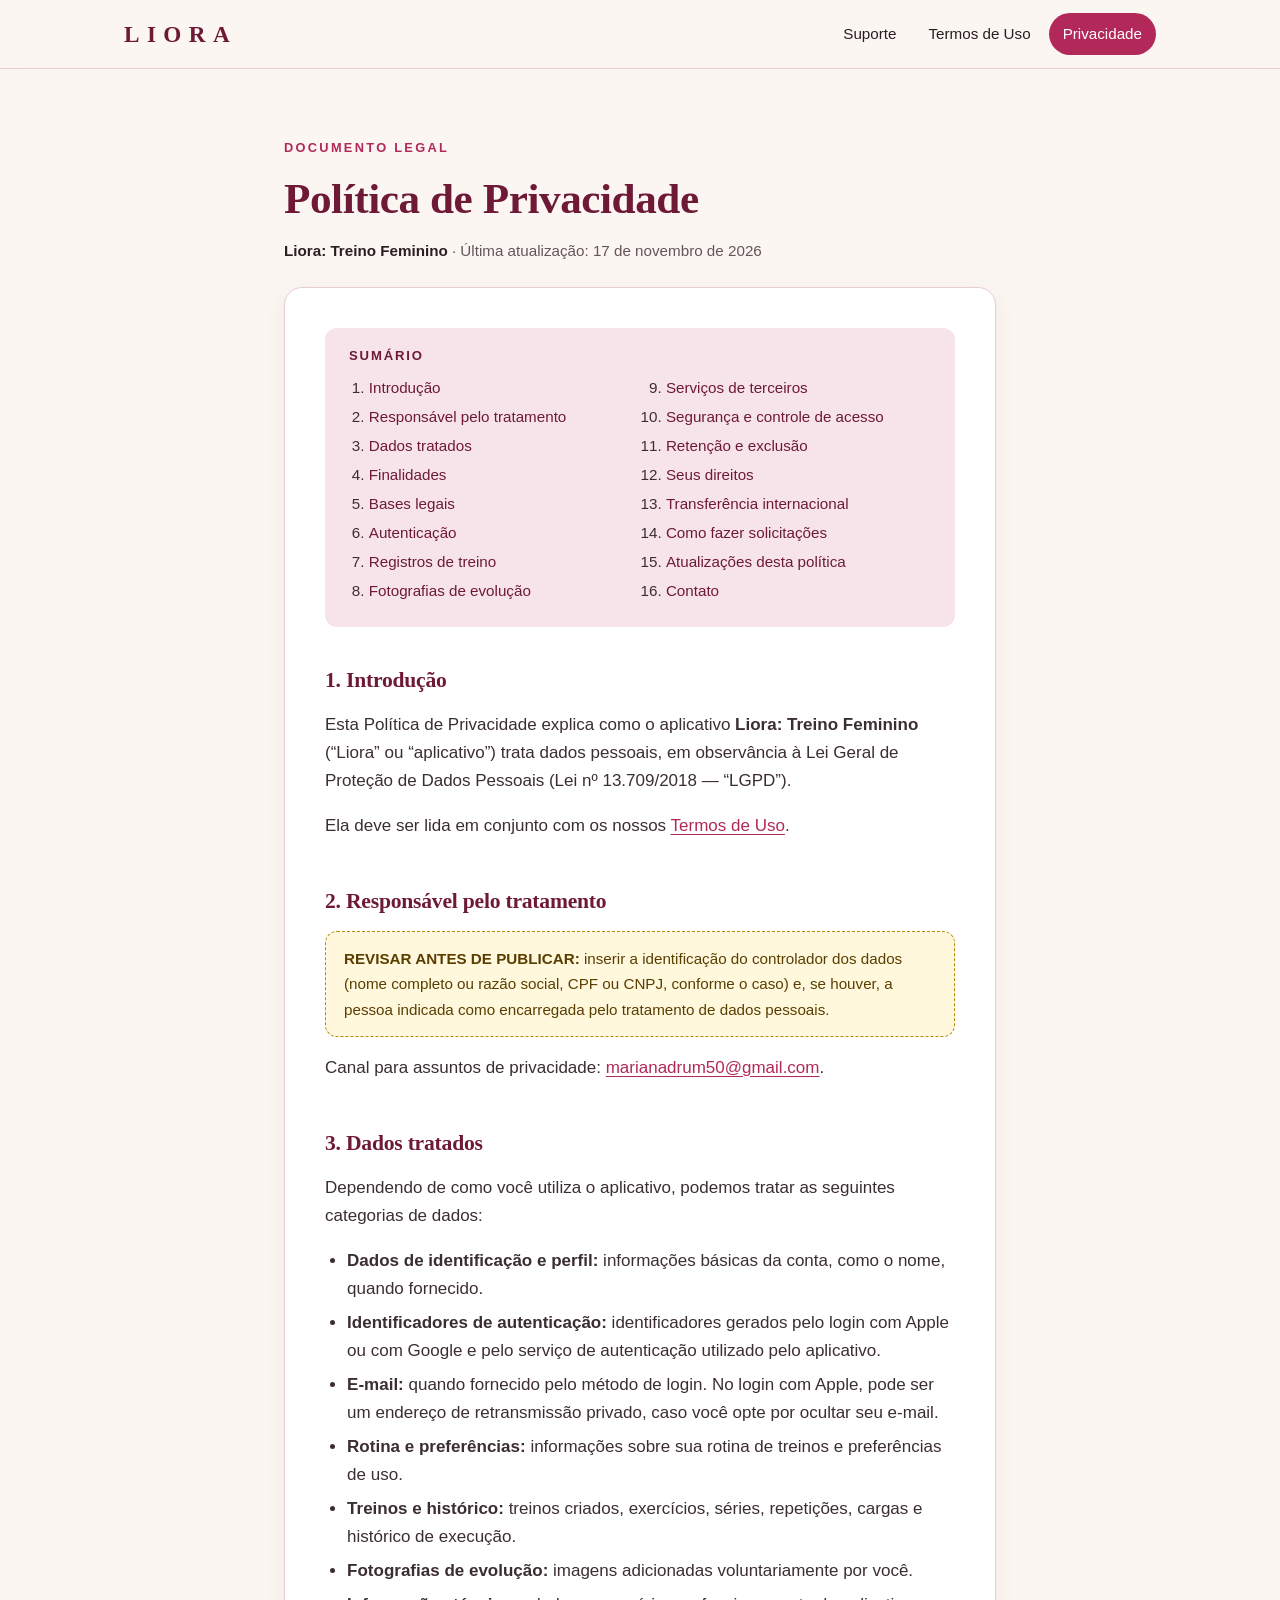
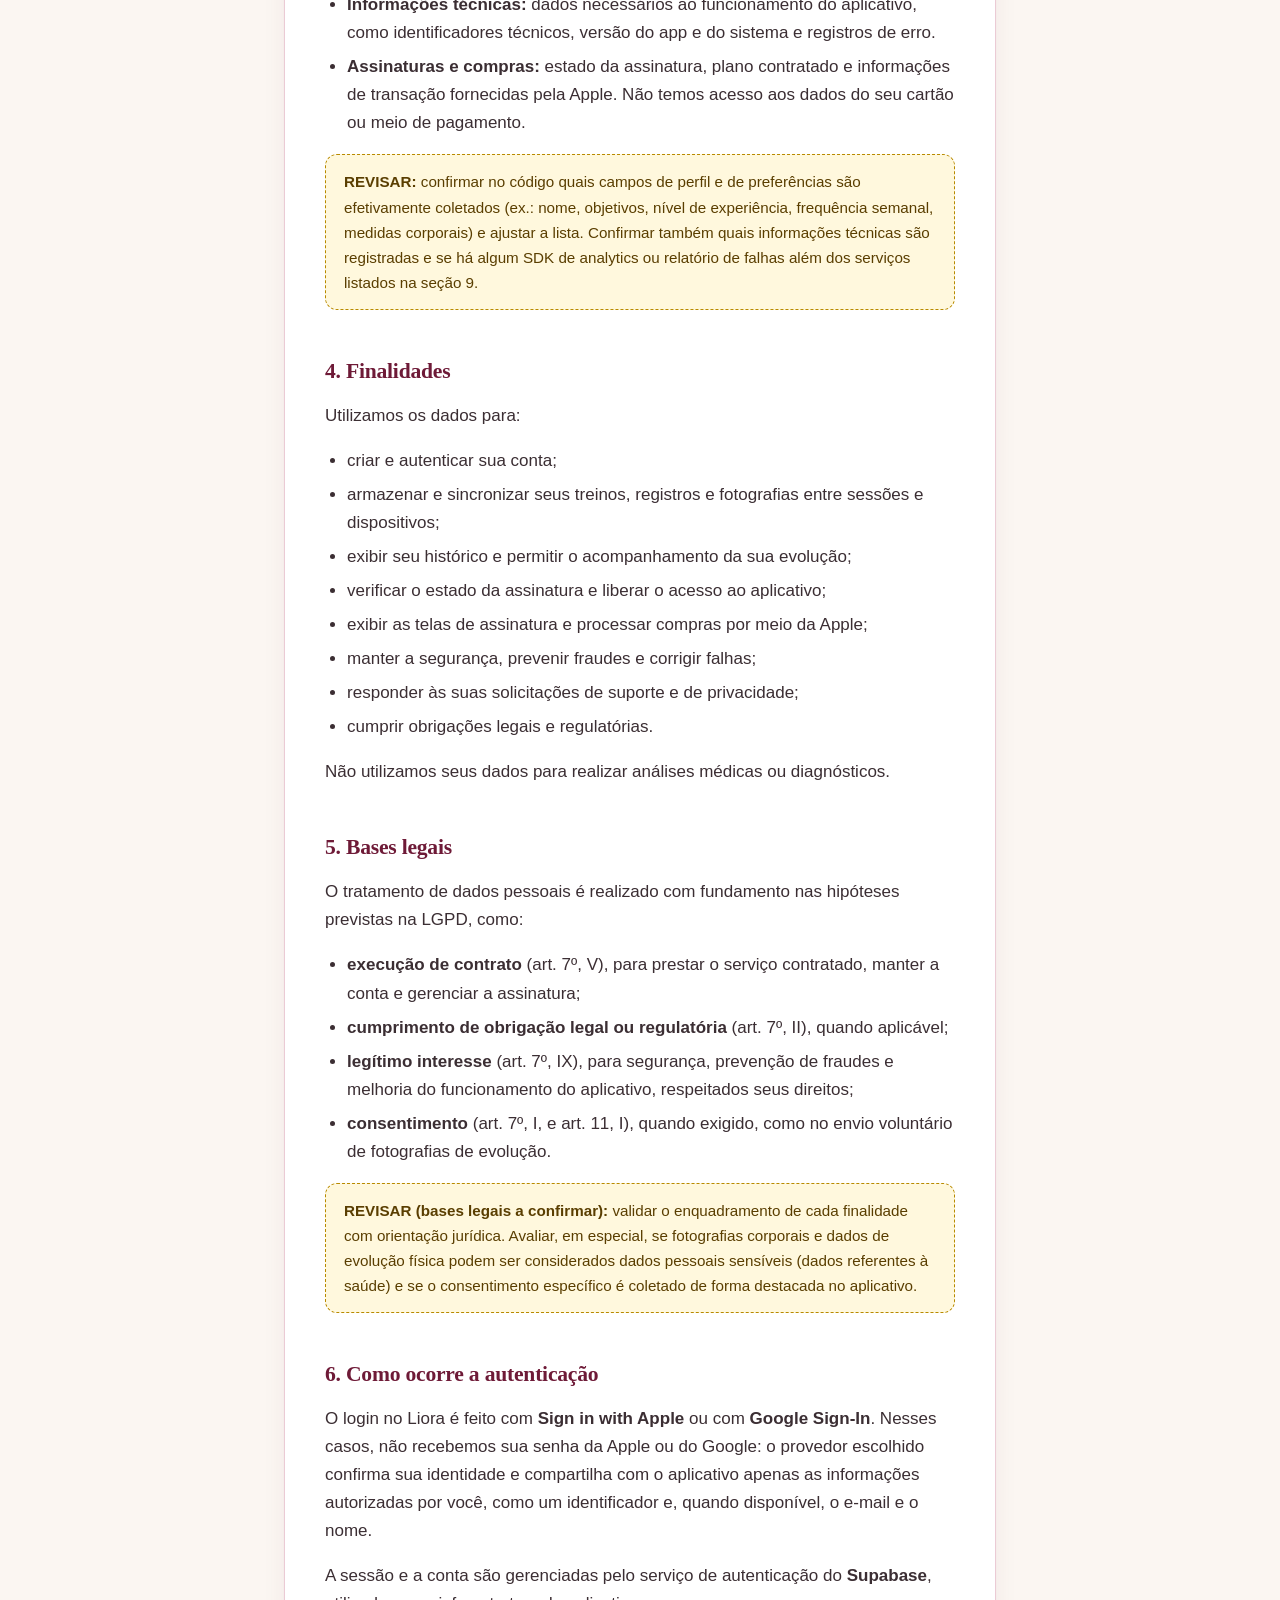
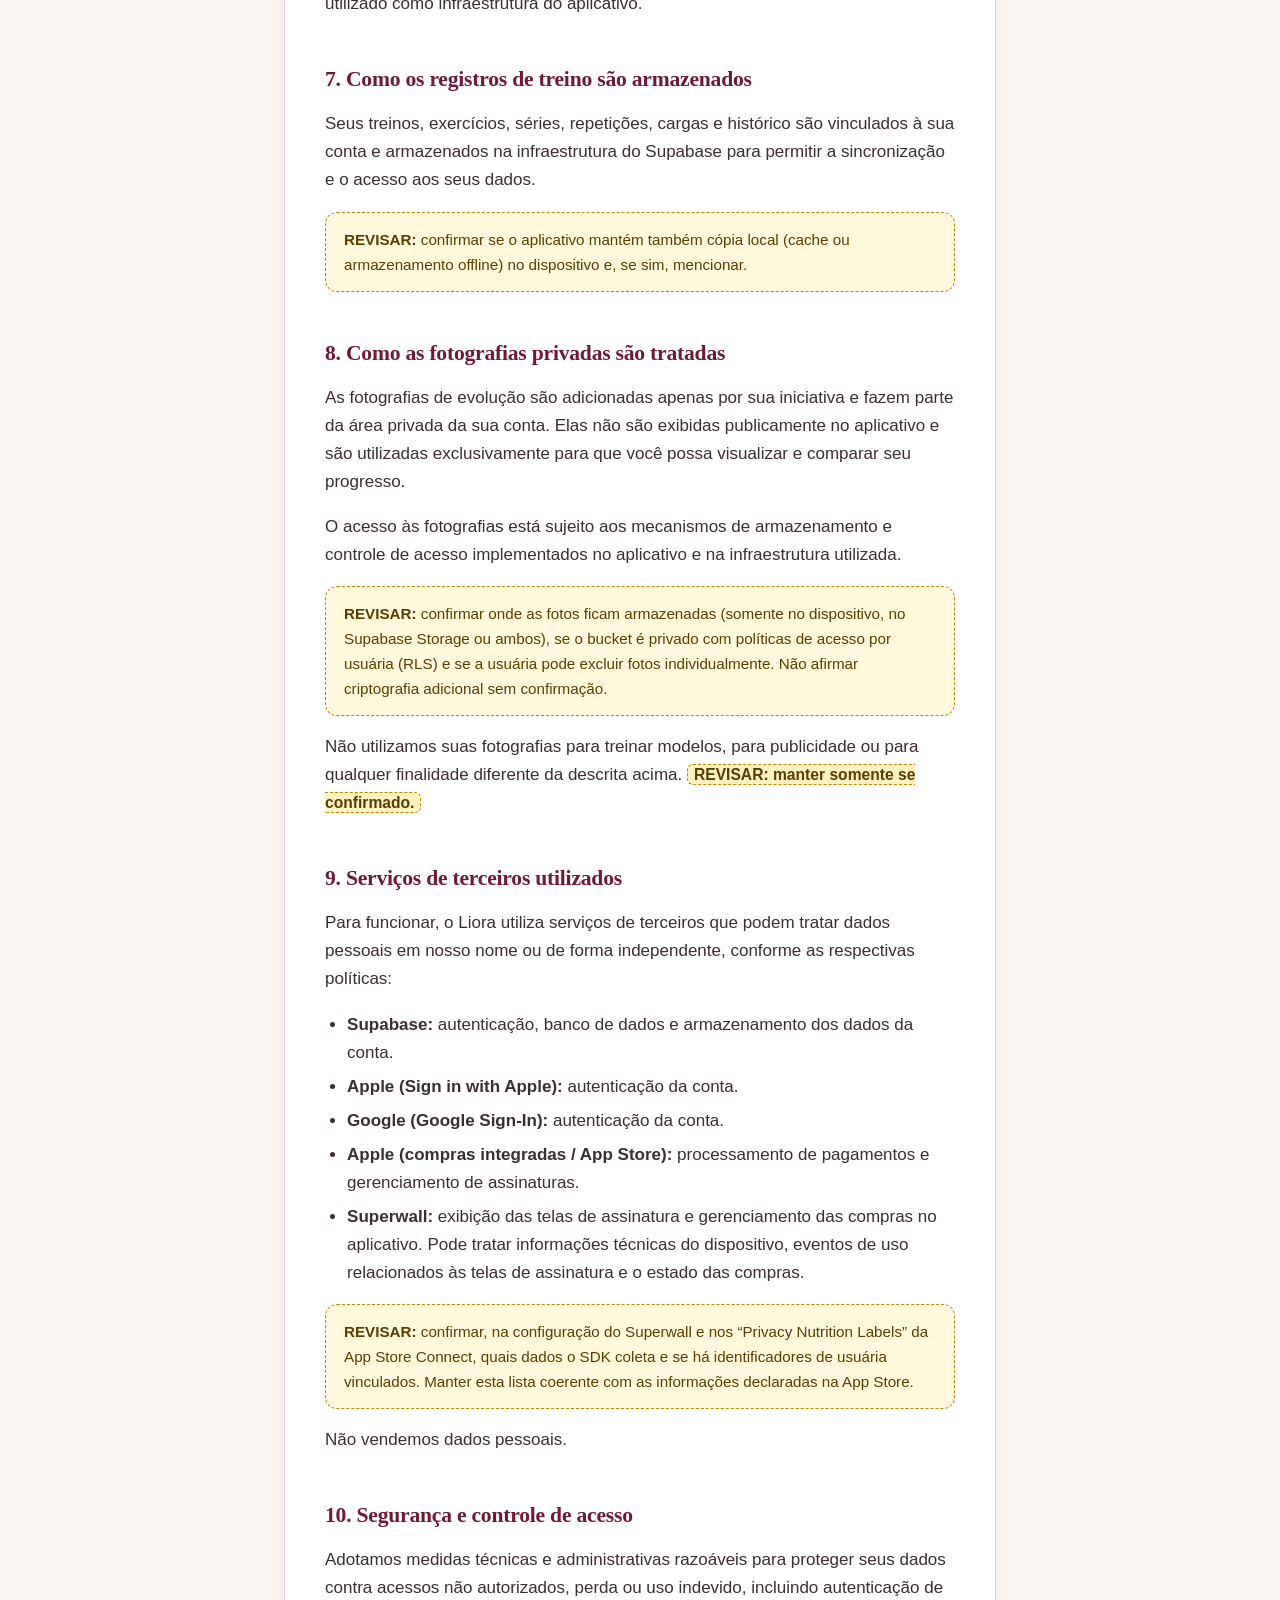
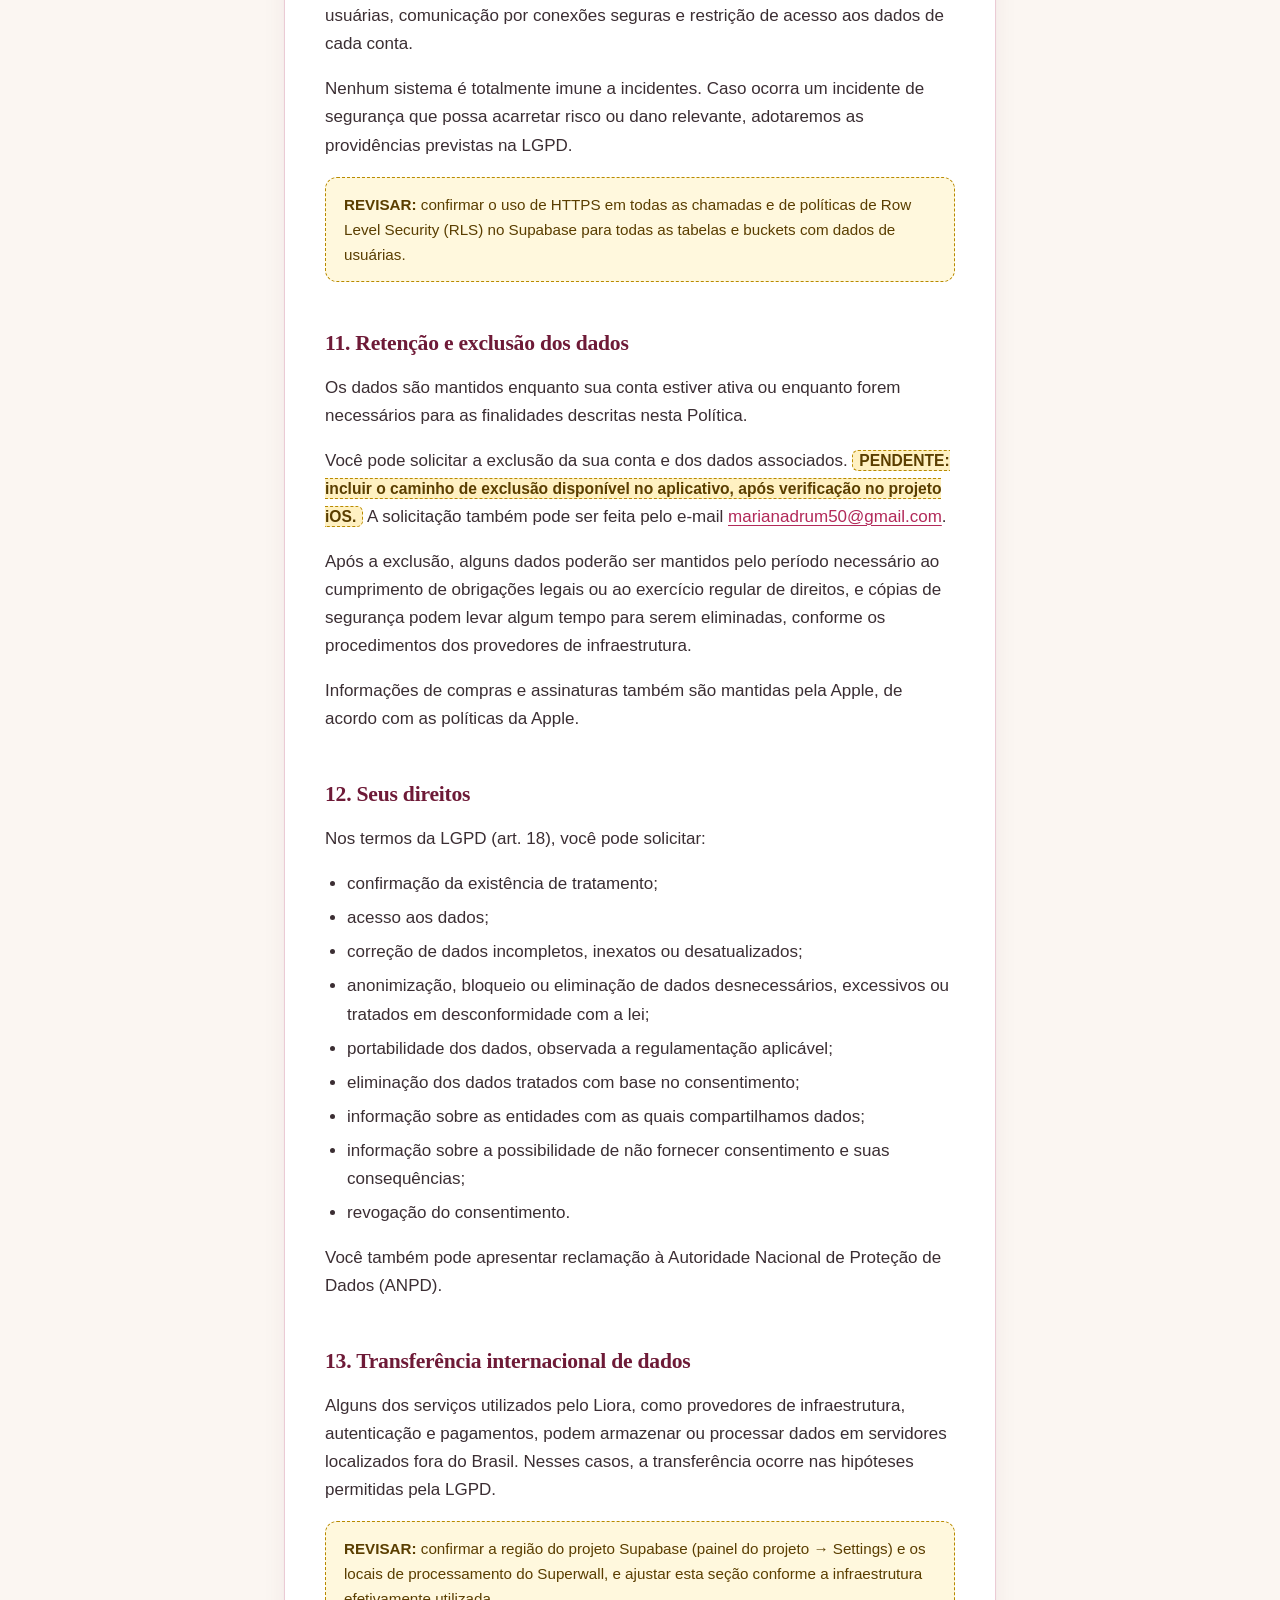
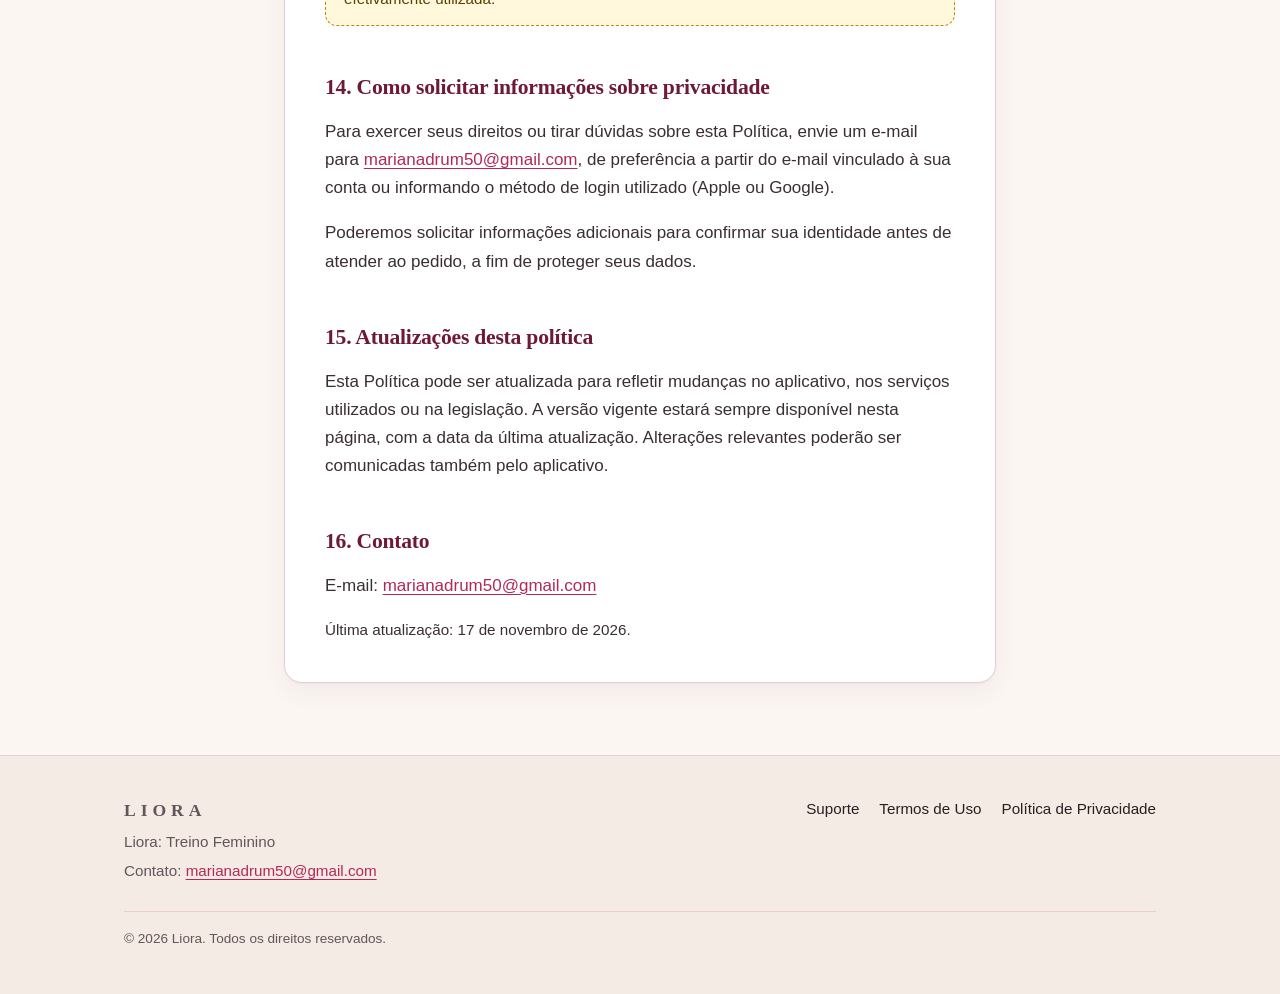
==== privacidade.html @ bd3c1670 "first commit Co-Authored-By: Claude Opus 5.5 <noreply@anthropic.com>" ====
<!DOCTYPE html>
<html lang="pt-BR">
<head>
  <meta charset="UTF-8">
  <meta name="viewport" content="width=device-width, initial-scale=1">
  <title>Política de Privacidade | Liora: Treino Feminino</title>
  <meta name="description" content="Política de Privacidade do Liora: Treino Feminino. Saiba quais dados são tratados, para quais finalidades, com quais serviços e como exercer seus direitos.">
  <meta name="theme-color" content="#FBF6F2">
  <link rel="icon" href="assets/favicon.svg" type="image/svg+xml">
  <link rel="stylesheet" href="css/style.css">
</head>
<body>
  <a class="skip-link" href="#conteudo">Pular para o conteúdo</a>

  <header class="site-header">
    <div class="container">
      <a class="brand" href="index.html" aria-label="Liora — página inicial de suporte">LIORA</a>
      <nav class="site-nav" aria-label="Navegação principal">
        <ul>
          <li><a href="index.html">Suporte</a></li>
          <li><a href="termos.html">Termos de Uso</a></li>
          <li><a href="privacidade.html" aria-current="page">Privacidade</a></li>
        </ul>
      </nav>
    </div>
  </header>

  <main id="conteudo">
    <div class="container container--text">
      <header class="doc-header">
        <p class="eyebrow">Documento legal</p>
        <h1>Política de Privacidade</h1>
        <p class="doc-meta"><strong>Liora: Treino Feminino</strong> · Última atualização: <time datetime="2026-11-17">17 de novembro de 2026</time></p>
      </header>

      <article class="doc">
        <nav class="toc" aria-labelledby="titulo-sumario">
          <h2 id="titulo-sumario">Sumário</h2>
          <ol>
            <li><a href="#introducao">Introdução</a></li>
            <li><a href="#controlador">Responsável pelo tratamento</a></li>
            <li><a href="#dados">Dados tratados</a></li>
            <li><a href="#finalidades">Finalidades</a></li>
            <li><a href="#bases-legais">Bases legais</a></li>
            <li><a href="#autenticacao">Autenticação</a></li>
            <li><a href="#treinos">Registros de treino</a></li>
            <li><a href="#fotografias">Fotografias de evolução</a></li>
            <li><a href="#terceiros">Serviços de terceiros</a></li>
            <li><a href="#seguranca">Segurança e controle de acesso</a></li>
            <li><a href="#retencao">Retenção e exclusão</a></li>
            <li><a href="#direitos">Seus direitos</a></li>
            <li><a href="#transferencia">Transferência internacional</a></li>
            <li><a href="#solicitacoes">Como fazer solicitações</a></li>
            <li><a href="#atualizacoes">Atualizações desta política</a></li>
            <li><a href="#contato">Contato</a></li>
          </ol>
        </nav>

        <h2 id="introducao">1. Introdução</h2>
        <p>Esta Política de Privacidade explica como o aplicativo <strong>Liora: Treino Feminino</strong> (“Liora” ou “aplicativo”) trata dados pessoais, em observância à Lei Geral de Proteção de Dados Pessoais (Lei nº 13.709/2018 — “LGPD”).</p>
        <p>Ela deve ser lida em conjunto com os nossos <a href="termos.html">Termos de Uso</a>.</p>

        <h2 id="controlador">2. Responsável pelo tratamento</h2>
        <div class="revisar-bloco">
          <p><strong>REVISAR ANTES DE PUBLICAR:</strong> inserir a identificação do controlador dos dados (nome completo ou razão social, CPF ou CNPJ, conforme o caso) e, se houver, a pessoa indicada como encarregada pelo tratamento de dados pessoais.</p>
        </div>
        <p>Canal para assuntos de privacidade: <a href="mailto:marianadrum50@gmail.com">marianadrum50@gmail.com</a>.</p>

        <h2 id="dados">3. Dados tratados</h2>
        <p>Dependendo de como você utiliza o aplicativo, podemos tratar as seguintes categorias de dados:</p>
        <ul>
          <li><strong>Dados de identificação e perfil:</strong> informações básicas da conta, como o nome, quando fornecido.</li>
          <li><strong>Identificadores de autenticação:</strong> identificadores gerados pelo login com Apple ou com Google e pelo serviço de autenticação utilizado pelo aplicativo.</li>
          <li><strong>E-mail:</strong> quando fornecido pelo método de login. No login com Apple, pode ser um endereço de retransmissão privado, caso você opte por ocultar seu e-mail.</li>
          <li><strong>Rotina e preferências:</strong> informações sobre sua rotina de treinos e preferências de uso.</li>
          <li><strong>Treinos e histórico:</strong> treinos criados, exercícios, séries, repetições, cargas e histórico de execução.</li>
          <li><strong>Fotografias de evolução:</strong> imagens adicionadas voluntariamente por você.</li>
          <li><strong>Informações técnicas:</strong> dados necessários ao funcionamento do aplicativo, como identificadores técnicos, versão do app e do sistema e registros de erro.</li>
          <li><strong>Assinaturas e compras:</strong> estado da assinatura, plano contratado e informações de transação fornecidas pela Apple. Não temos acesso aos dados do seu cartão ou meio de pagamento.</li>
        </ul>
        <div class="revisar-bloco">
          <p><strong>REVISAR:</strong> confirmar no código quais campos de perfil e de preferências são efetivamente coletados (ex.: nome, objetivos, nível de experiência, frequência semanal, medidas corporais) e ajustar a lista. Confirmar também quais informações técnicas são registradas e se há algum SDK de analytics ou relatório de falhas além dos serviços listados na seção 9.</p>
        </div>

        <h2 id="finalidades">4. Finalidades</h2>
        <p>Utilizamos os dados para:</p>
        <ul>
          <li>criar e autenticar sua conta;</li>
          <li>armazenar e sincronizar seus treinos, registros e fotografias entre sessões e dispositivos;</li>
          <li>exibir seu histórico e permitir o acompanhamento da sua evolução;</li>
          <li>verificar o estado da assinatura e liberar o acesso ao aplicativo;</li>
          <li>exibir as telas de assinatura e processar compras por meio da Apple;</li>
          <li>manter a segurança, prevenir fraudes e corrigir falhas;</li>
          <li>responder às suas solicitações de suporte e de privacidade;</li>
          <li>cumprir obrigações legais e regulatórias.</li>
        </ul>
        <p>Não utilizamos seus dados para realizar análises médicas ou diagnósticos.</p>

        <h2 id="bases-legais">5. Bases legais</h2>
        <p>O tratamento de dados pessoais é realizado com fundamento nas hipóteses previstas na LGPD, como:</p>
        <ul>
          <li><strong>execução de contrato</strong> (art. 7º, V), para prestar o serviço contratado, manter a conta e gerenciar a assinatura;</li>
          <li><strong>cumprimento de obrigação legal ou regulatória</strong> (art. 7º, II), quando aplicável;</li>
          <li><strong>legítimo interesse</strong> (art. 7º, IX), para segurança, prevenção de fraudes e melhoria do funcionamento do aplicativo, respeitados seus direitos;</li>
          <li><strong>consentimento</strong> (art. 7º, I, e art. 11, I), quando exigido, como no envio voluntário de fotografias de evolução.</li>
        </ul>
        <div class="revisar-bloco">
          <p><strong>REVISAR (bases legais a confirmar):</strong> validar o enquadramento de cada finalidade com orientação jurídica. Avaliar, em especial, se fotografias corporais e dados de evolução física podem ser considerados dados pessoais sensíveis (dados referentes à saúde) e se o consentimento específico é coletado de forma destacada no aplicativo.</p>
        </div>

        <h2 id="autenticacao">6. Como ocorre a autenticação</h2>
        <p>O login no Liora é feito com <strong>Sign in with Apple</strong> ou com <strong>Google Sign-In</strong>. Nesses casos, não recebemos sua senha da Apple ou do Google: o provedor escolhido confirma sua identidade e compartilha com o aplicativo apenas as informações autorizadas por você, como um identificador e, quando disponível, o e-mail e o nome.</p>
        <p>A sessão e a conta são gerenciadas pelo serviço de autenticação do <strong>Supabase</strong>, utilizado como infraestrutura do aplicativo.</p>

        <h2 id="treinos">7. Como os registros de treino são armazenados</h2>
        <p>Seus treinos, exercícios, séries, repetições, cargas e histórico são vinculados à sua conta e armazenados na infraestrutura do Supabase para permitir a sincronização e o acesso aos seus dados.</p>
        <div class="revisar-bloco">
          <p><strong>REVISAR:</strong> confirmar se o aplicativo mantém também cópia local (cache ou armazenamento offline) no dispositivo e, se sim, mencionar.</p>
        </div>

        <h2 id="fotografias">8. Como as fotografias privadas são tratadas</h2>
        <p>As fotografias de evolução são adicionadas apenas por sua iniciativa e fazem parte da área privada da sua conta. Elas não são exibidas publicamente no aplicativo e são utilizadas exclusivamente para que você possa visualizar e comparar seu progresso.</p>
        <p>O acesso às fotografias está sujeito aos mecanismos de armazenamento e controle de acesso implementados no aplicativo e na infraestrutura utilizada.</p>
        <div class="revisar-bloco">
          <p><strong>REVISAR:</strong> confirmar onde as fotos ficam armazenadas (somente no dispositivo, no Supabase Storage ou ambos), se o bucket é privado com políticas de acesso por usuária (RLS) e se a usuária pode excluir fotos individualmente. Não afirmar criptografia adicional sem confirmação.</p>
        </div>
        <p>Não utilizamos suas fotografias para treinar modelos, para publicidade ou para qualquer finalidade diferente da descrita acima. <span class="revisar">REVISAR: manter somente se confirmado.</span></p>

        <h2 id="terceiros">9. Serviços de terceiros utilizados</h2>
        <p>Para funcionar, o Liora utiliza serviços de terceiros que podem tratar dados pessoais em nosso nome ou de forma independente, conforme as respectivas políticas:</p>
        <ul>
          <li><strong>Supabase:</strong> autenticação, banco de dados e armazenamento dos dados da conta.</li>
          <li><strong>Apple (Sign in with Apple):</strong> autenticação da conta.</li>
          <li><strong>Google (Google Sign-In):</strong> autenticação da conta.</li>
          <li><strong>Apple (compras integradas / App Store):</strong> processamento de pagamentos e gerenciamento de assinaturas.</li>
          <li><strong>Superwall:</strong> exibição das telas de assinatura e gerenciamento das compras no aplicativo. Pode tratar informações técnicas do dispositivo, eventos de uso relacionados às telas de assinatura e o estado das compras.</li>
        </ul>
        <div class="revisar-bloco">
          <p><strong>REVISAR:</strong> confirmar, na configuração do Superwall e nos “Privacy Nutrition Labels” da App Store Connect, quais dados o SDK coleta e se há identificadores de usuária vinculados. Manter esta lista coerente com as informações declaradas na App Store.</p>
        </div>
        <p>Não vendemos dados pessoais.</p>

        <h2 id="seguranca">10. Segurança e controle de acesso</h2>
        <p>Adotamos medidas técnicas e administrativas razoáveis para proteger seus dados contra acessos não autorizados, perda ou uso indevido, incluindo autenticação de usuárias, comunicação por conexões seguras e restrição de acesso aos dados de cada conta.</p>
        <p>Nenhum sistema é totalmente imune a incidentes. Caso ocorra um incidente de segurança que possa acarretar risco ou dano relevante, adotaremos as providências previstas na LGPD.</p>
        <div class="revisar-bloco">
          <p><strong>REVISAR:</strong> confirmar o uso de HTTPS em todas as chamadas e de políticas de Row Level Security (RLS) no Supabase para todas as tabelas e buckets com dados de usuárias.</p>
        </div>

        <h2 id="retencao">11. Retenção e exclusão dos dados</h2>
        <p>Os dados são mantidos enquanto sua conta estiver ativa ou enquanto forem necessários para as finalidades descritas nesta Política.</p>
        <p>Você pode solicitar a exclusão da sua conta e dos dados associados. <span class="revisar">PENDENTE: incluir o caminho de exclusão disponível no aplicativo, após verificação no projeto iOS.</span> A solicitação também pode ser feita pelo e-mail <a href="mailto:marianadrum50@gmail.com">marianadrum50@gmail.com</a>.</p>
        <p>Após a exclusão, alguns dados poderão ser mantidos pelo período necessário ao cumprimento de obrigações legais ou ao exercício regular de direitos, e cópias de segurança podem levar algum tempo para serem eliminadas, conforme os procedimentos dos provedores de infraestrutura.</p>
        <p>Informações de compras e assinaturas também são mantidas pela Apple, de acordo com as políticas da Apple.</p>

        <h2 id="direitos">12. Seus direitos</h2>
        <p>Nos termos da LGPD (art. 18), você pode solicitar:</p>
        <ul>
          <li>confirmação da existência de tratamento;</li>
          <li>acesso aos dados;</li>
          <li>correção de dados incompletos, inexatos ou desatualizados;</li>
          <li>anonimização, bloqueio ou eliminação de dados desnecessários, excessivos ou tratados em desconformidade com a lei;</li>
          <li>portabilidade dos dados, observada a regulamentação aplicável;</li>
          <li>eliminação dos dados tratados com base no consentimento;</li>
          <li>informação sobre as entidades com as quais compartilhamos dados;</li>
          <li>informação sobre a possibilidade de não fornecer consentimento e suas consequências;</li>
          <li>revogação do consentimento.</li>
        </ul>
        <p>Você também pode apresentar reclamação à Autoridade Nacional de Proteção de Dados (ANPD).</p>

        <h2 id="transferencia">13. Transferência internacional de dados</h2>
        <p>Alguns dos serviços utilizados pelo Liora, como provedores de infraestrutura, autenticação e pagamentos, podem armazenar ou processar dados em servidores localizados fora do Brasil. Nesses casos, a transferência ocorre nas hipóteses permitidas pela LGPD.</p>
        <div class="revisar-bloco">
          <p><strong>REVISAR:</strong> confirmar a região do projeto Supabase (painel do projeto → Settings) e os locais de processamento do Superwall, e ajustar esta seção conforme a infraestrutura efetivamente utilizada.</p>
        </div>

        <h2 id="solicitacoes">14. Como solicitar informações sobre privacidade</h2>
        <p>Para exercer seus direitos ou tirar dúvidas sobre esta Política, envie um e-mail para <a href="mailto:marianadrum50@gmail.com?subject=Privacidade%20Liora">marianadrum50@gmail.com</a>, de preferência a partir do e-mail vinculado à sua conta ou informando o método de login utilizado (Apple ou Google).</p>
        <p>Poderemos solicitar informações adicionais para confirmar sua identidade antes de atender ao pedido, a fim de proteger seus dados.</p>

        <h2 id="atualizacoes">15. Atualizações desta política</h2>
        <p>Esta Política pode ser atualizada para refletir mudanças no aplicativo, nos serviços utilizados ou na legislação. A versão vigente estará sempre disponível nesta página, com a data da última atualização. Alterações relevantes poderão ser comunicadas também pelo aplicativo.</p>

        <h2 id="contato">16. Contato</h2>
        <p>E-mail: <a href="mailto:marianadrum50@gmail.com">marianadrum50@gmail.com</a></p>
        <p class="doc-meta">Última atualização: <time datetime="2026-11-17">17 de novembro de 2026</time>.</p>
      </article>
    </div>
  </main>

  <footer class="site-footer">
    <div class="container">
      <div>
        <p class="footer-brand">LIORA</p>
        <p>Liora: Treino Feminino</p>
        <p>Contato: <a href="mailto:marianadrum50@gmail.com">marianadrum50@gmail.com</a></p>
      </div>
      <nav class="footer-nav" aria-label="Links do rodapé">
        <ul>
          <li><a href="index.html">Suporte</a></li>
          <li><a href="termos.html">Termos de Uso</a></li>
          <li><a href="privacidade.html">Política de Privacidade</a></li>
        </ul>
      </nav>
      <p class="footer-copy">© 2026 Liora. Todos os direitos reservados.</p>
    </div>
  </footer>
</body>
</html>
---- css/style.css ----
/* ==========================================================================
   Liora — site de suporte e documentos legais
   Direção visual: Soft Premium Fitness
   ========================================================================== */

:root {
  --cream: #FBF6F2;
  --cream-deep: #F4EBE4;
  --surface: #FFFFFF;
  --pink-soft: #F7E4EA;
  --pink-line: #EBCBD5;
  --rose: #B22959;
  --rose-hover: #961F4A;
  --wine: #6E1A37;
  --text: #2A1E22;
  --text-muted: #65545A;
  --focus: #6E1A37;

  --serif: "Iowan Old Style", "Palatino Linotype", Palatino, Georgia, "Times New Roman", serif;
  --sans: -apple-system, BlinkMacSystemFont, "SF Pro Text", "Segoe UI", Roboto, "Helvetica Neue", Arial, sans-serif;

  --radius: 18px;
  --radius-sm: 12px;
  --shadow: 0 1px 2px rgba(110, 26, 55, 0.04), 0 8px 24px rgba(110, 26, 55, 0.06);
  --max: 1080px;
  --max-text: 760px;
}

*,
*::before,
*::after {
  box-sizing: border-box;
}

html {
  -webkit-text-size-adjust: 100%;
  text-size-adjust: 100%;
}

body {
  margin: 0;
  background: var(--cream);
  color: var(--text);
  font-family: var(--sans);
  font-size: 1.0625rem;
  line-height: 1.65;
  -webkit-font-smoothing: antialiased;
}

img,
svg {
  max-width: 100%;
  display: block;
}

a {
  color: var(--rose);
  text-decoration-thickness: 1px;
  text-underline-offset: 3px;
}

a:hover {
  color: var(--rose-hover);
}

:focus-visible {
  outline: 3px solid var(--focus);
  outline-offset: 3px;
  border-radius: 6px;
}

h1,
h2,
h3 {
  font-family: var(--serif);
  color: var(--wine);
  font-weight: 600;
  line-height: 1.25;
  letter-spacing: -0.01em;
}

/* Link de pular para o conteúdo -------------------------------------------- */
.skip-link {
  position: absolute;
  left: 16px;
  top: -60px;
  background: var(--wine);
  color: #fff;
  padding: 10px 16px;
  border-radius: 10px;
  z-index: 10;
  text-decoration: none;
}

.skip-link:focus {
  top: 12px;
  color: #fff;
}

/* Layout ------------------------------------------------------------------- */
.container {
  width: 100%;
  max-width: var(--max);
  margin: 0 auto;
  padding: 0 24px;
}

.container--text {
  max-width: var(--max-text);
}

/* Cabeçalho ---------------------------------------------------------------- */
.site-header {
  background: rgba(251, 246, 242, 0.94);
  border-bottom: 1px solid var(--pink-line);
  position: sticky;
  top: 0;
  z-index: 5;
}

@supports (backdrop-filter: blur(8px)) {
  .site-header {
    background: rgba(251, 246, 242, 0.82);
    backdrop-filter: saturate(140%) blur(10px);
    -webkit-backdrop-filter: saturate(140%) blur(10px);
  }
}

.site-header .container {
  display: flex;
  align-items: center;
  justify-content: space-between;
  gap: 16px;
  min-height: 68px;
  flex-wrap: wrap;
}

.brand {
  font-family: var(--serif);
  font-size: 1.45rem;
  letter-spacing: 0.32em;
  color: var(--wine);
  text-decoration: none;
  font-weight: 600;
  padding: 6px 0;
}

.brand:hover {
  color: var(--rose);
}

.site-nav ul {
  list-style: none;
  margin: 0;
  padding: 0;
  display: flex;
  gap: 4px;
  flex-wrap: wrap;
}

.site-nav a {
  display: inline-block;
  padding: 8px 14px;
  border-radius: 999px;
  color: var(--text);
  text-decoration: none;
  font-size: 0.95rem;
  font-weight: 500;
}

.site-nav a:hover {
  background: var(--pink-soft);
  color: var(--wine);
}

.site-nav a[aria-current="page"] {
  background: var(--rose);
  color: #fff;
}

/* Hero --------------------------------------------------------------------- */
.hero {
  padding: 72px 0 40px;
  text-align: center;
}

.eyebrow {
  display: inline-block;
  font-size: 0.8rem;
  letter-spacing: 0.18em;
  text-transform: uppercase;
  color: var(--rose);
  font-weight: 600;
  margin: 0 0 14px;
}

.hero h1 {
  font-size: clamp(2.1rem, 5vw, 3.1rem);
  margin: 0 0 16px;
}

.hero .lead {
  font-size: 1.15rem;
  color: var(--text-muted);
  max-width: 560px;
  margin: 0 auto;
}

.divider {
  width: 56px;
  height: 2px;
  background: var(--rose);
  border: 0;
  margin: 28px auto 0;
  border-radius: 2px;
}

/* Cartão de contato ---------------------------------------------------------- */
.contact-card {
  background: var(--surface);
  border: 1px solid var(--pink-line);
  border-radius: var(--radius);
  box-shadow: var(--shadow);
  padding: 32px;
  display: grid;
  grid-template-columns: 1fr auto;
  gap: 24px;
  align-items: center;
  margin: 24px 0 64px;
}

.contact-card h2 {
  margin: 0 0 6px;
  font-size: 1.5rem;
}

.contact-card p {
  margin: 0;
  color: var(--text-muted);
}

.contact-email {
  display: inline-block;
  margin-top: 10px;
  font-weight: 600;
  font-size: 1.05rem;
  word-break: break-all;
}

.button {
  display: inline-flex;
  align-items: center;
  justify-content: center;
  gap: 10px;
  background: var(--rose);
  color: #fff;
  text-decoration: none;
  font-weight: 600;
  padding: 14px 26px;
  border-radius: 999px;
  white-space: nowrap;
  transition: background-color 0.2s ease;
}

.button:hover {
  background: var(--rose-hover);
  color: #fff;
}

.button svg {
  width: 18px;
  height: 18px;
}

/* FAQ ---------------------------------------------------------------------- */
.section {
  padding-bottom: 72px;
}

.section-title {
  font-size: 1.85rem;
  margin: 0 0 8px;
}

.section-intro {
  color: var(--text-muted);
  margin: 0 0 28px;
}

.faq {
  display: grid;
  gap: 12px;
}

.faq details {
  background: var(--surface);
  border: 1px solid var(--pink-line);
  border-radius: var(--radius-sm);
  overflow: hidden;
}

.faq details[open] {
  border-color: var(--rose);
  box-shadow: var(--shadow);
}

.faq summary {
  cursor: pointer;
  list-style: none;
  padding: 18px 56px 18px 22px;
  position: relative;
  font-weight: 600;
  color: var(--text);
}

.faq summary::-webkit-details-marker {
  display: none;
}

.faq summary::after {
  content: "";
  position: absolute;
  right: 22px;
  top: 50%;
  width: 10px;
  height: 10px;
  border-right: 2px solid var(--rose);
  border-bottom: 2px solid var(--rose);
  transform: translateY(-70%) rotate(45deg);
  transition: transform 0.2s ease;
}

.faq details[open] summary::after {
  transform: translateY(-30%) rotate(-135deg);
}

.faq summary:hover {
  background: var(--pink-soft);
}

.faq summary:focus-visible {
  outline-offset: -3px;
  border-radius: var(--radius-sm);
}

.faq .answer {
  padding: 0 22px 20px;
  color: var(--text-muted);
}

.faq .answer p {
  margin: 0 0 10px;
}

.faq .answer p:last-child {
  margin-bottom: 0;
}

.faq .answer ol,
.faq .answer ul {
  margin: 0 0 10px;
  padding-left: 1.3em;
}

.path {
  font-weight: 600;
  color: var(--text);
}

/* Documentos legais ---------------------------------------------------------- */
.doc-header {
  padding: 64px 0 24px;
}

.doc-header h1 {
  font-size: clamp(2rem, 4.5vw, 2.7rem);
  margin: 0 0 12px;
}

.doc-meta {
  color: var(--text-muted);
  margin: 0;
  font-size: 0.95rem;
}

.doc-meta strong {
  color: var(--text);
}

.doc {
  background: var(--surface);
  border: 1px solid var(--pink-line);
  border-radius: var(--radius);
  padding: 40px;
  margin-bottom: 72px;
  box-shadow: var(--shadow);
}

.doc h2 {
  font-size: 1.35rem;
  margin: 40px 0 12px;
  padding-top: 8px;
  scroll-margin-top: 90px;
}

.doc h2:first-of-type {
  margin-top: 8px;
}

.doc h3 {
  font-size: 1.08rem;
  font-family: var(--sans);
  color: var(--text);
  margin: 22px 0 8px;
}

.doc p,
.doc li {
  color: #3B2E33;
}

.doc ul,
.doc ol {
  padding-left: 1.3em;
}

.doc li {
  margin-bottom: 6px;
}

.toc {
  background: var(--pink-soft);
  border-radius: var(--radius-sm);
  padding: 20px 24px;
  margin: 0 0 32px;
}

.toc h2 {
  font-family: var(--sans);
  font-size: 0.82rem;
  letter-spacing: 0.14em;
  text-transform: uppercase;
  color: var(--wine);
  margin: 0 0 10px !important;
  padding: 0;
}

.toc ol {
  margin: 0;
  columns: 2;
  column-gap: 32px;
  font-size: 0.95rem;
}

.toc li {
  margin-bottom: 4px;
  break-inside: avoid;
}

.toc a {
  color: var(--wine);
  text-decoration: none;
}

.toc a:hover {
  text-decoration: underline;
}

.notice {
  border-left: 3px solid var(--rose);
  background: var(--cream);
  padding: 14px 18px;
  border-radius: 0 var(--radius-sm) var(--radius-sm) 0;
  margin: 16px 0;
}

.notice p {
  margin: 0;
}

/* Marcadores de revisão (remover antes de publicar) --------------------------- */
.revisar {
  background: #FFF1C2;
  color: #5A3E00;
  border: 1px dashed #B88A00;
  border-radius: 6px;
  padding: 1px 6px;
  font-size: 0.92em;
  font-weight: 600;
}

.revisar-bloco {
  background: #FFF8DD;
  border: 1px dashed #B88A00;
  color: #5A3E00;
  border-radius: var(--radius-sm);
  padding: 14px 18px;
  margin: 16px 0;
  font-size: 0.95rem;
}

.revisar-bloco p {
  margin: 0;
  color: #5A3E00;
}

/* Rodapé ------------------------------------------------------------------- */
.site-footer {
  border-top: 1px solid var(--pink-line);
  background: var(--cream-deep);
  padding: 40px 0;
  font-size: 0.95rem;
}

.site-footer .container {
  display: flex;
  justify-content: space-between;
  align-items: flex-start;
  gap: 24px;
  flex-wrap: wrap;
}

.footer-brand {
  font-family: var(--serif);
  letter-spacing: 0.28em;
  color: var(--wine);
  font-weight: 600;
  font-size: 1.1rem;
  margin: 0 0 6px;
}

.site-footer p {
  margin: 0 0 4px;
  color: var(--text-muted);
}

.footer-nav ul {
  list-style: none;
  margin: 0;
  padding: 0;
  display: flex;
  gap: 8px 20px;
  flex-wrap: wrap;
}

.footer-nav a {
  color: var(--text);
  text-decoration: none;
  font-weight: 500;
}

.footer-nav a:hover {
  color: var(--rose);
  text-decoration: underline;
}

.footer-copy {
  width: 100%;
  font-size: 0.85rem;
  padding-top: 16px;
  border-top: 1px solid var(--pink-line);
}

/* Responsivo --------------------------------------------------------------- */
@media (max-width: 720px) {
  body {
    font-size: 1rem;
  }

  .container {
    padding: 0 18px;
  }

  .site-header {
    position: static;
  }

  .site-header .container {
    flex-direction: column;
    align-items: center;
    padding-top: 14px;
    padding-bottom: 12px;
    gap: 8px;
  }

  .site-nav ul {
    justify-content: center;
  }

  .site-nav a {
    padding: 8px 12px;
    font-size: 0.92rem;
  }

  .hero {
    padding: 48px 0 28px;
  }

  .contact-card {
    grid-template-columns: 1fr;
    padding: 24px;
    text-align: center;
    margin-bottom: 48px;
  }

  .button {
    width: 100%;
  }

  .doc-header {
    padding: 44px 0 20px;
  }

  .doc {
    padding: 24px 20px;
    border-radius: var(--radius-sm);
    margin-bottom: 48px;
  }

  .toc ol {
    columns: 1;
  }

  .site-footer .container {
    flex-direction: column;
  }
}

@media (prefers-reduced-motion: reduce) {
  *,
  *::before,
  *::after {
    transition: none !important;
  }
}

@media print {
  .site-header,
  .site-footer,
  .skip-link,
  .toc {
    display: none;
  }

  body {
    background: #fff;
  }

  .doc {
    border: 0;
    box-shadow: none;
    padding: 0;
  }
}
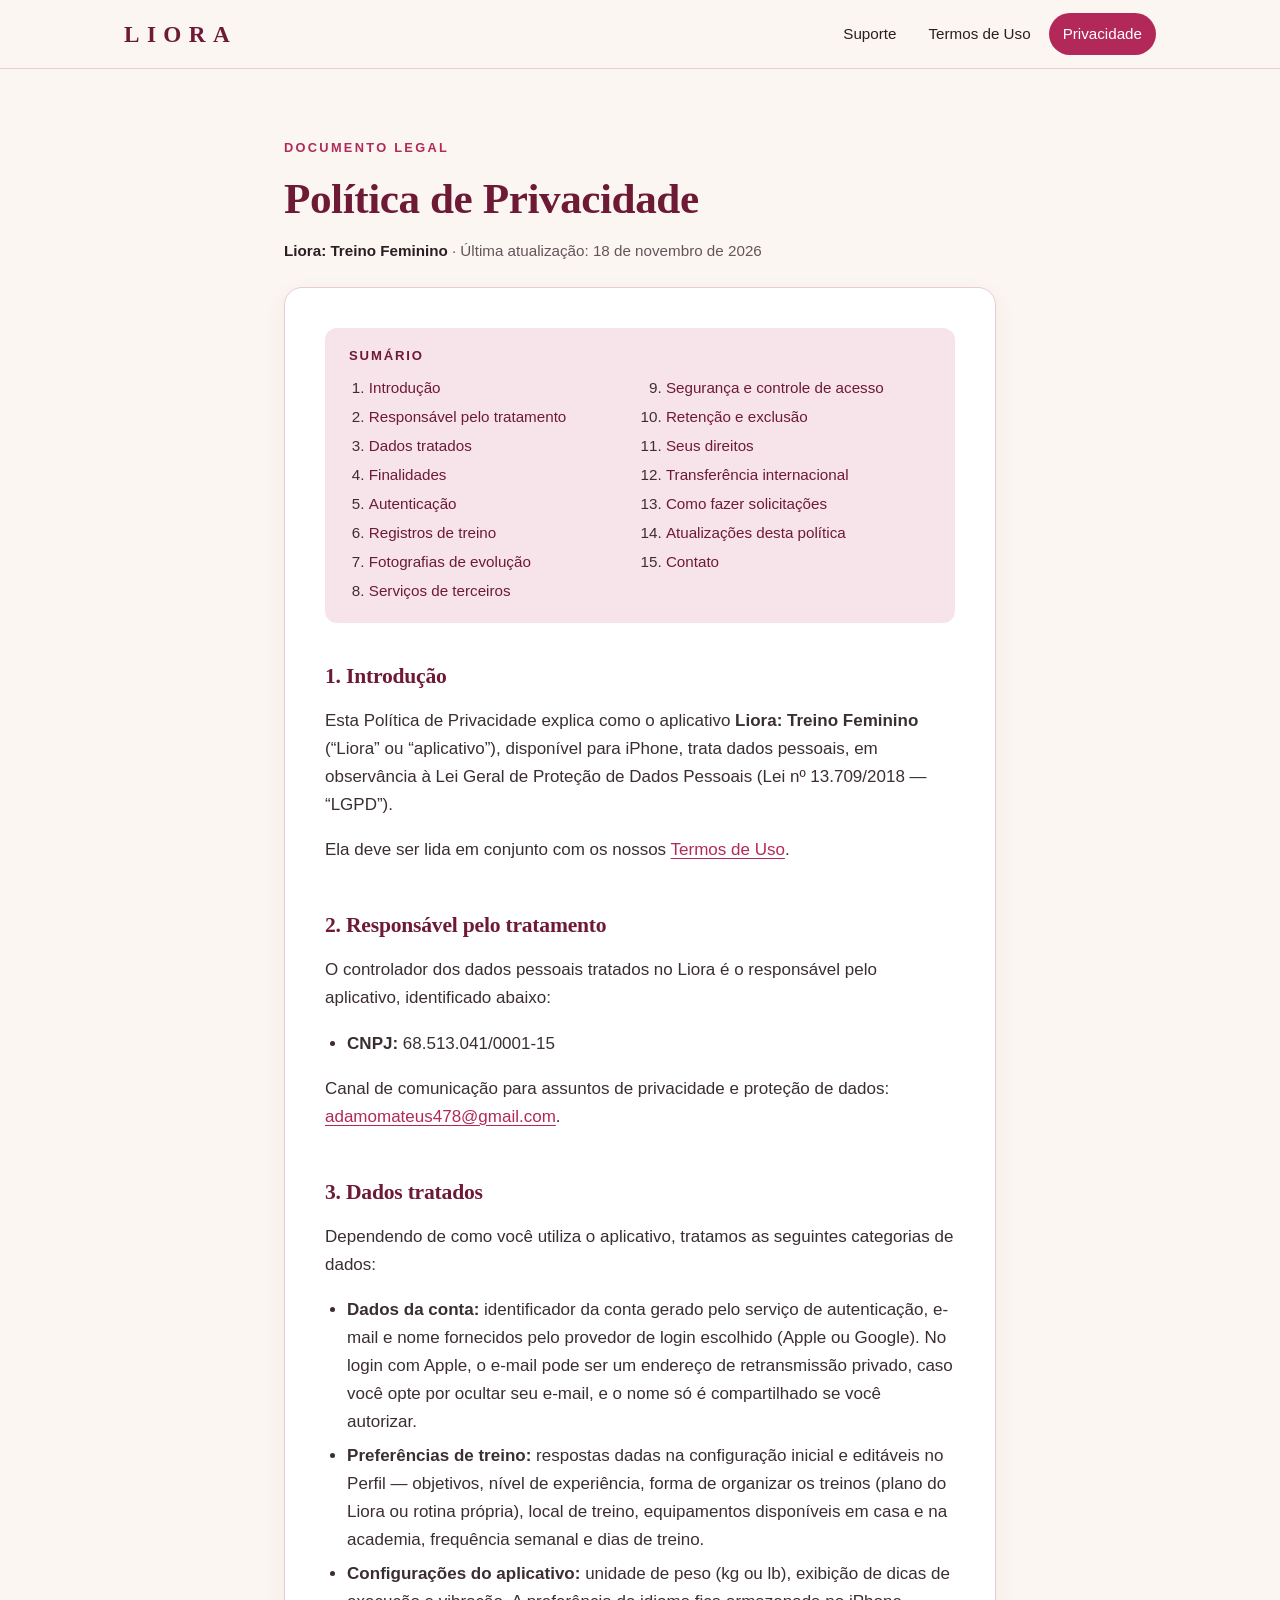
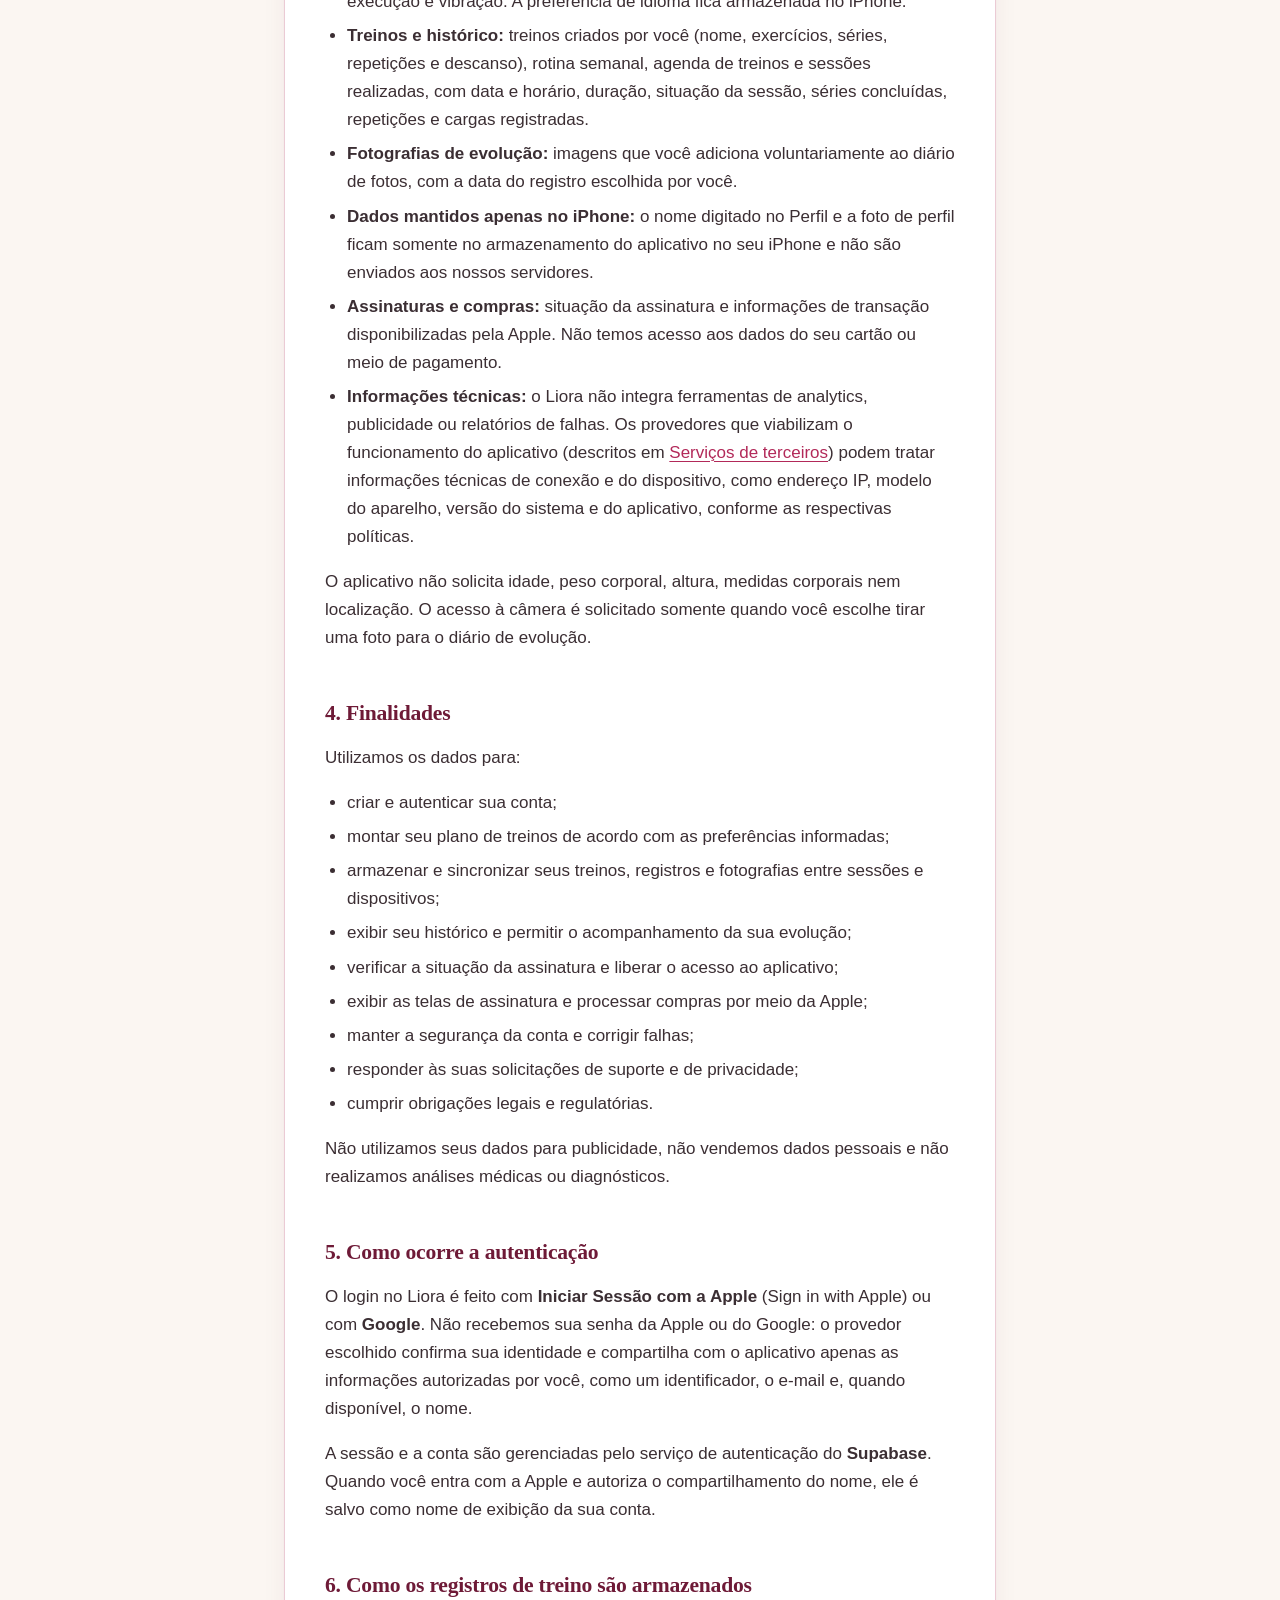
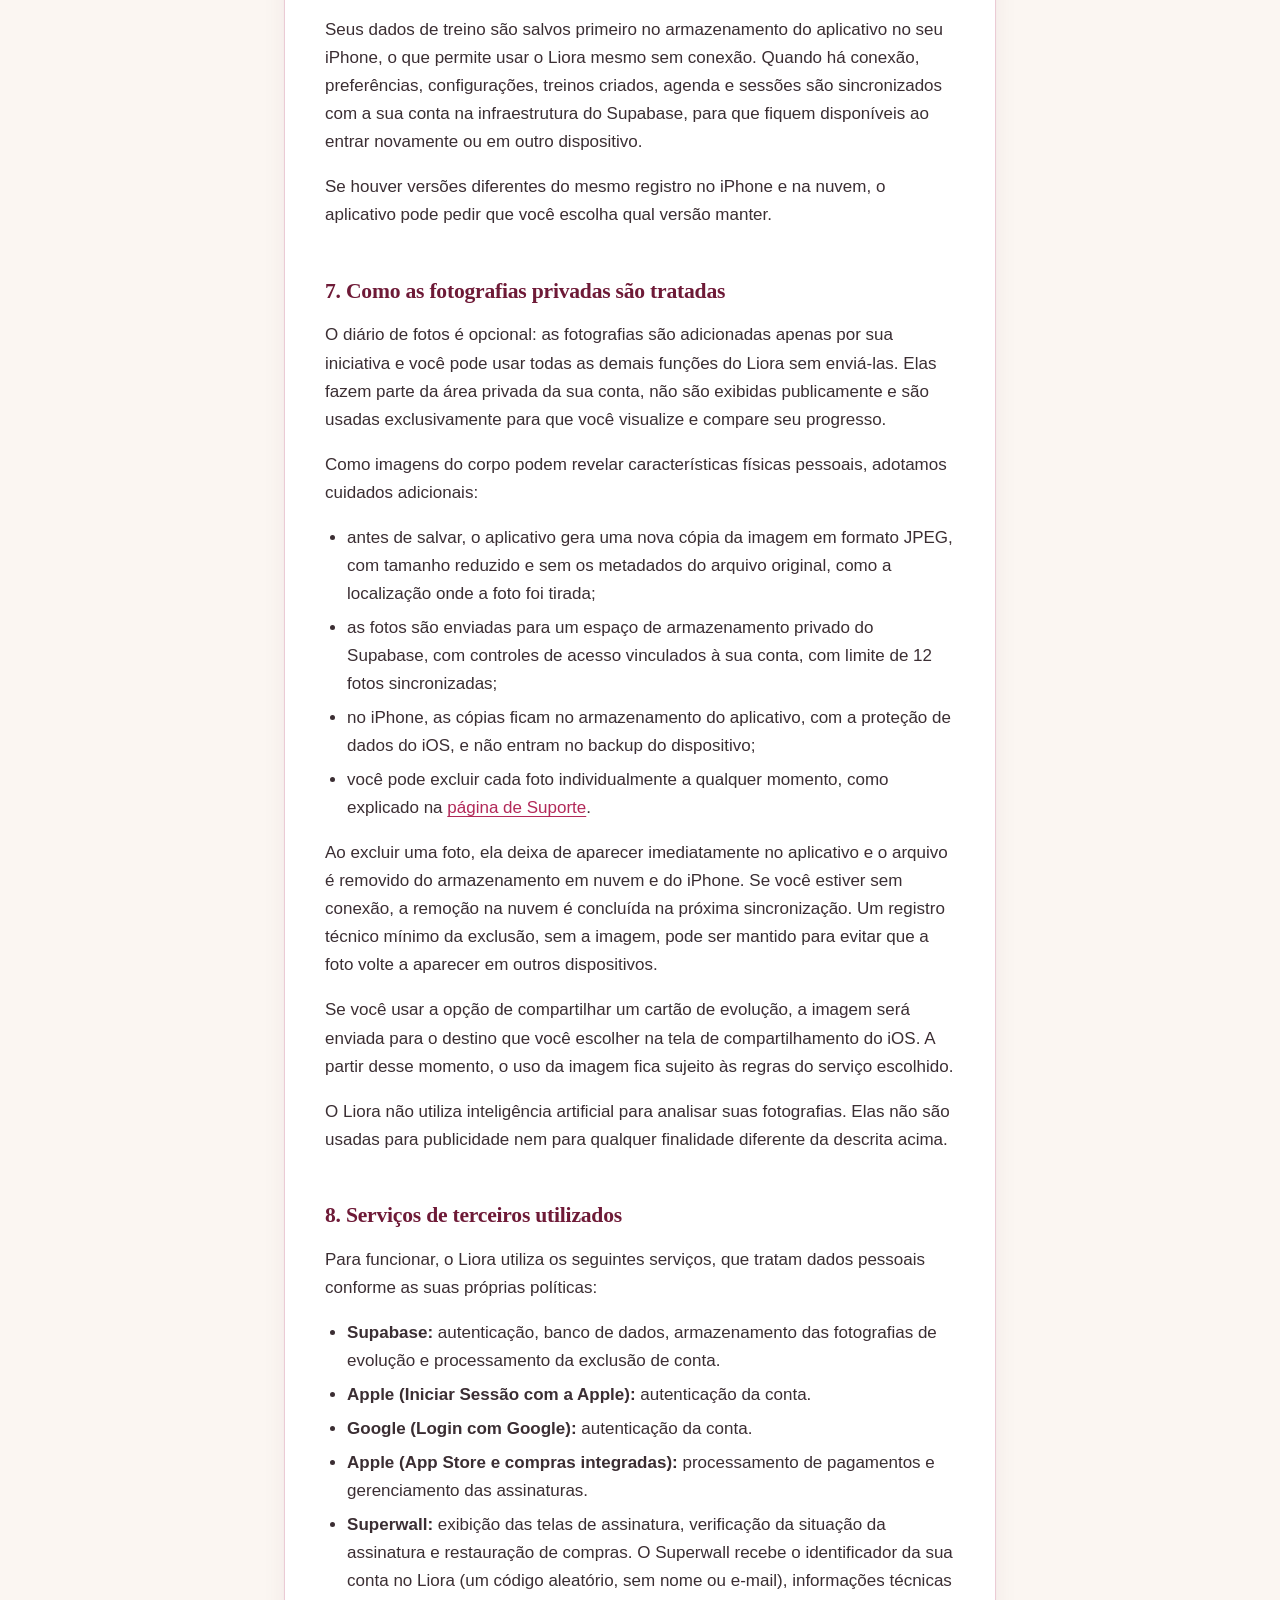
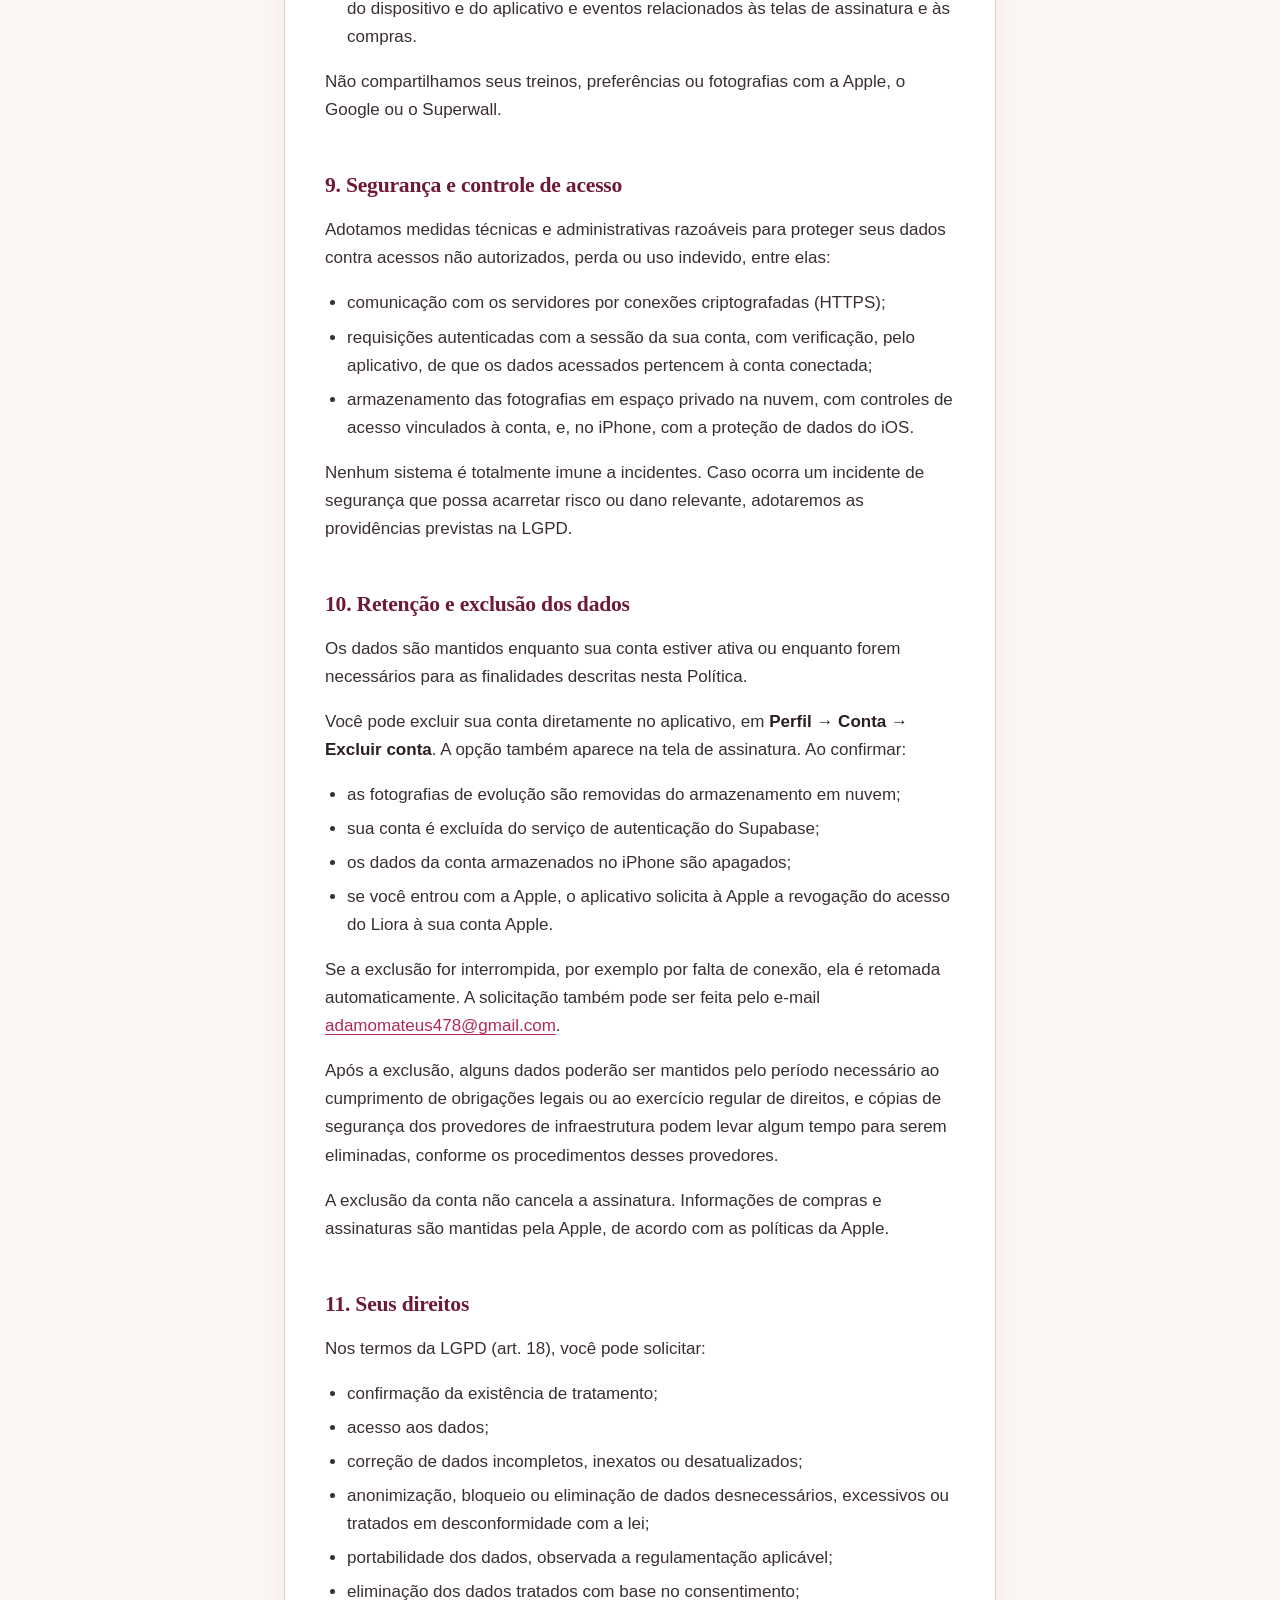
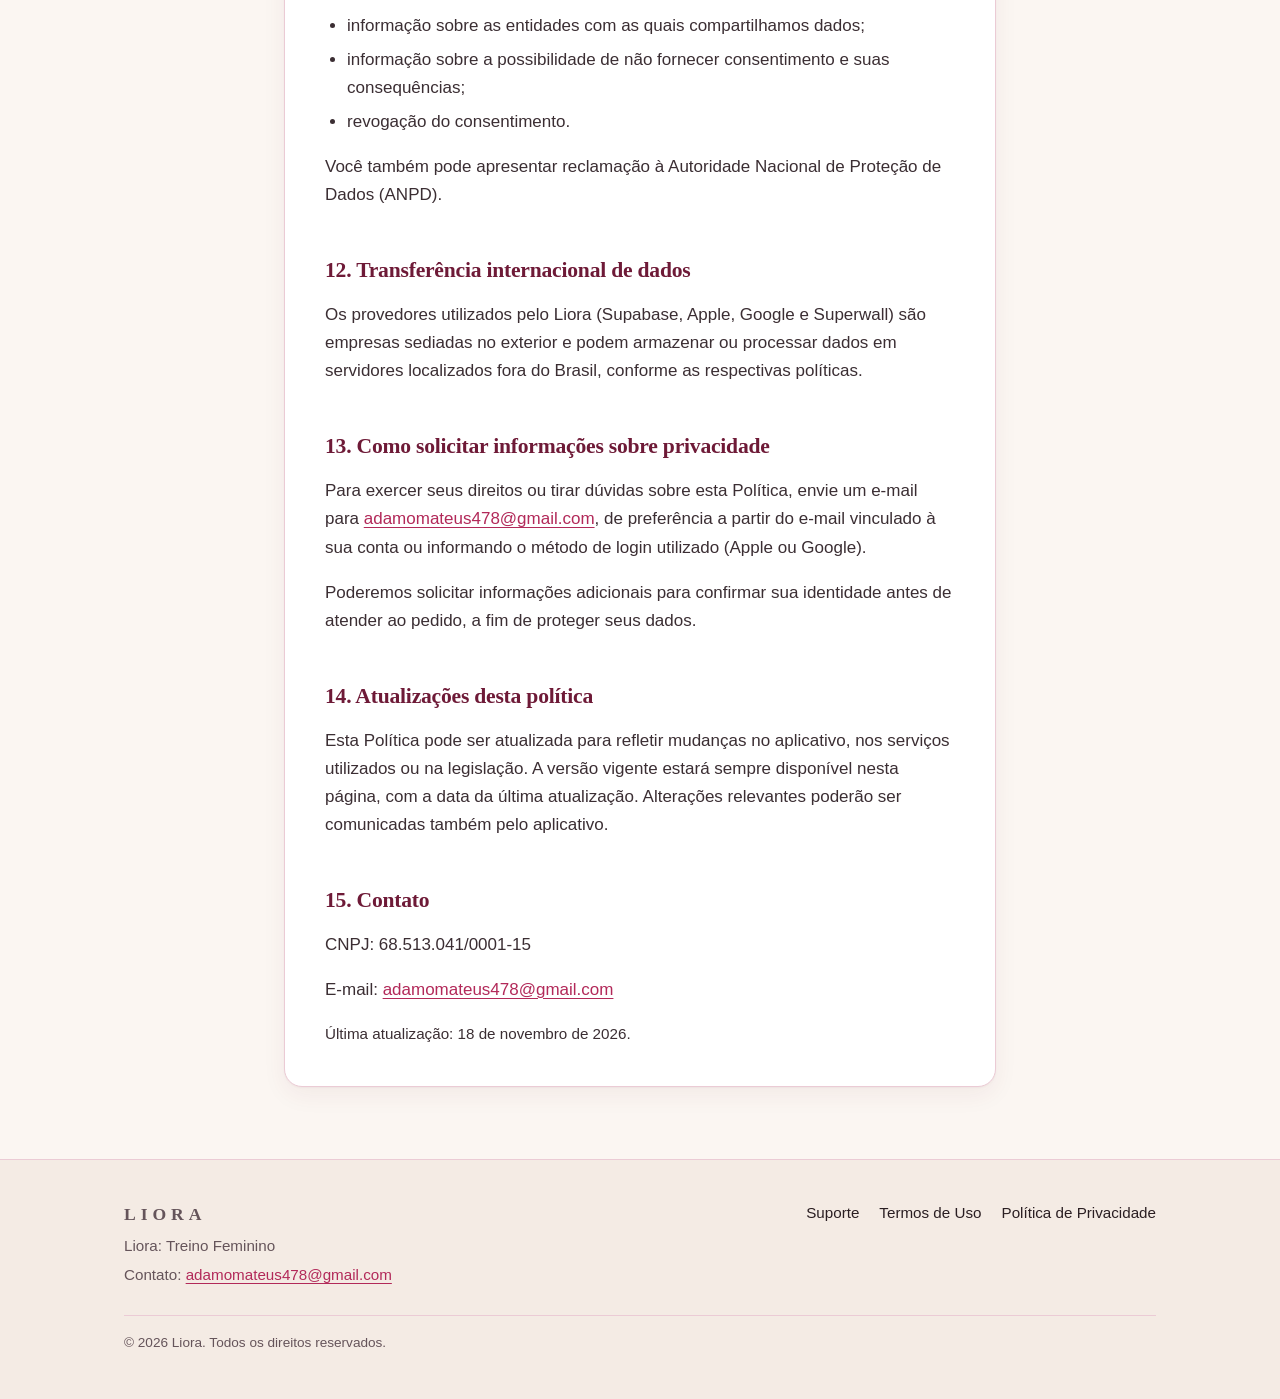
==== commit 4705df16: "Atualiza Suporte, Termos e Privacidade" ====
--- a/privacidade.html
+++ b/privacidade.html
@@ -30,7 +30,7 @@
       <header class="doc-header">
         <p class="eyebrow">Documento legal</p>
         <h1>Política de Privacidade</h1>
-        <p class="doc-meta"><strong>Liora: Treino Feminino</strong> · Última atualização: <time datetime="2026-11-17">17 de novembro de 2026</time></p>
+        <p class="doc-meta"><strong>Liora: Treino Feminino</strong> · Última atualização: <time datetime="2026-11-18">18 de novembro de 2026</time></p>
       </header>
 
       <article class="doc">
@@ -41,7 +41,6 @@
             <li><a href="#controlador">Responsável pelo tratamento</a></li>
             <li><a href="#dados">Dados tratados</a></li>
             <li><a href="#finalidades">Finalidades</a></li>
-            <li><a href="#bases-legais">Bases legais</a></li>
             <li><a href="#autenticacao">Autenticação</a></li>
             <li><a href="#treinos">Registros de treino</a></li>
             <li><a href="#fotografias">Fotografias de evolução</a></li>
@@ -57,103 +56,100 @@
         </nav>
 
         <h2 id="introducao">1. Introdução</h2>
-        <p>Esta Política de Privacidade explica como o aplicativo <strong>Liora: Treino Feminino</strong> (“Liora” ou “aplicativo”) trata dados pessoais, em observância à Lei Geral de Proteção de Dados Pessoais (Lei nº 13.709/2018 — “LGPD”).</p>
+        <p>Esta Política de Privacidade explica como o aplicativo <strong>Liora: Treino Feminino</strong> (“Liora” ou “aplicativo”), disponível para iPhone, trata dados pessoais, em observância à Lei Geral de Proteção de Dados Pessoais (Lei nº 13.709/2018 — “LGPD”).</p>
         <p>Ela deve ser lida em conjunto com os nossos <a href="termos.html">Termos de Uso</a>.</p>
 
         <h2 id="controlador">2. Responsável pelo tratamento</h2>
-        <div class="revisar-bloco">
-          <p><strong>REVISAR ANTES DE PUBLICAR:</strong> inserir a identificação do controlador dos dados (nome completo ou razão social, CPF ou CNPJ, conforme o caso) e, se houver, a pessoa indicada como encarregada pelo tratamento de dados pessoais.</p>
-        </div>
-        <p>Canal para assuntos de privacidade: <a href="mailto:marianadrum50@gmail.com">marianadrum50@gmail.com</a>.</p>
+        <p>O controlador dos dados pessoais tratados no Liora é o responsável pelo aplicativo, identificado abaixo:</p>
+        <ul>
+          <li><strong>CNPJ:</strong> 68.513.041/0001-15</li>
+        </ul>
+        <p>Canal de comunicação para assuntos de privacidade e proteção de dados: <a href="mailto:adamomateus478@gmail.com?subject=Privacidade%20Liora">adamomateus478@gmail.com</a>.</p>
 
         <h2 id="dados">3. Dados tratados</h2>
-        <p>Dependendo de como você utiliza o aplicativo, podemos tratar as seguintes categorias de dados:</p>
-        <ul>
-          <li><strong>Dados de identificação e perfil:</strong> informações básicas da conta, como o nome, quando fornecido.</li>
-          <li><strong>Identificadores de autenticação:</strong> identificadores gerados pelo login com Apple ou com Google e pelo serviço de autenticação utilizado pelo aplicativo.</li>
-          <li><strong>E-mail:</strong> quando fornecido pelo método de login. No login com Apple, pode ser um endereço de retransmissão privado, caso você opte por ocultar seu e-mail.</li>
-          <li><strong>Rotina e preferências:</strong> informações sobre sua rotina de treinos e preferências de uso.</li>
-          <li><strong>Treinos e histórico:</strong> treinos criados, exercícios, séries, repetições, cargas e histórico de execução.</li>
-          <li><strong>Fotografias de evolução:</strong> imagens adicionadas voluntariamente por você.</li>
-          <li><strong>Informações técnicas:</strong> dados necessários ao funcionamento do aplicativo, como identificadores técnicos, versão do app e do sistema e registros de erro.</li>
-          <li><strong>Assinaturas e compras:</strong> estado da assinatura, plano contratado e informações de transação fornecidas pela Apple. Não temos acesso aos dados do seu cartão ou meio de pagamento.</li>
-        </ul>
-        <div class="revisar-bloco">
-          <p><strong>REVISAR:</strong> confirmar no código quais campos de perfil e de preferências são efetivamente coletados (ex.: nome, objetivos, nível de experiência, frequência semanal, medidas corporais) e ajustar a lista. Confirmar também quais informações técnicas são registradas e se há algum SDK de analytics ou relatório de falhas além dos serviços listados na seção 9.</p>
-        </div>
+        <p>Dependendo de como você utiliza o aplicativo, tratamos as seguintes categorias de dados:</p>
+        <ul>
+          <li><strong>Dados da conta:</strong> identificador da conta gerado pelo serviço de autenticação, e-mail e nome fornecidos pelo provedor de login escolhido (Apple ou Google). No login com Apple, o e-mail pode ser um endereço de retransmissão privado, caso você opte por ocultar seu e-mail, e o nome só é compartilhado se você autorizar.</li>
+          <li><strong>Preferências de treino:</strong> respostas dadas na configuração inicial e editáveis no Perfil — objetivos, nível de experiência, forma de organizar os treinos (plano do Liora ou rotina própria), local de treino, equipamentos disponíveis em casa e na academia, frequência semanal e dias de treino.</li>
+          <li><strong>Configurações do aplicativo:</strong> unidade de peso (kg ou lb), exibição de dicas de execução e vibração. A preferência de idioma fica armazenada no iPhone.</li>
+          <li><strong>Treinos e histórico:</strong> treinos criados por você (nome, exercícios, séries, repetições e descanso), rotina semanal, agenda de treinos e sessões realizadas, com data e horário, duração, situação da sessão, séries concluídas, repetições e cargas registradas.</li>
+          <li><strong>Fotografias de evolução:</strong> imagens que você adiciona voluntariamente ao diário de fotos, com a data do registro escolhida por você.</li>
+          <li><strong>Dados mantidos apenas no iPhone:</strong> o nome digitado no Perfil e a foto de perfil ficam somente no armazenamento do aplicativo no seu iPhone e não são enviados aos nossos servidores.</li>
+          <li><strong>Assinaturas e compras:</strong> situação da assinatura e informações de transação disponibilizadas pela Apple. Não temos acesso aos dados do seu cartão ou meio de pagamento.</li>
+          <li><strong>Informações técnicas:</strong> o Liora não integra ferramentas de analytics, publicidade ou relatórios de falhas. Os provedores que viabilizam o funcionamento do aplicativo (descritos em <a href="#terceiros">Serviços de terceiros</a>) podem tratar informações técnicas de conexão e do dispositivo, como endereço IP, modelo do aparelho, versão do sistema e do aplicativo, conforme as respectivas políticas.</li>
+        </ul>
+        <p>O aplicativo não solicita idade, peso corporal, altura, medidas corporais nem localização. O acesso à câmera é solicitado somente quando você escolhe tirar uma foto para o diário de evolução.</p>
 
         <h2 id="finalidades">4. Finalidades</h2>
         <p>Utilizamos os dados para:</p>
         <ul>
           <li>criar e autenticar sua conta;</li>
+          <li>montar seu plano de treinos de acordo com as preferências informadas;</li>
           <li>armazenar e sincronizar seus treinos, registros e fotografias entre sessões e dispositivos;</li>
           <li>exibir seu histórico e permitir o acompanhamento da sua evolução;</li>
-          <li>verificar o estado da assinatura e liberar o acesso ao aplicativo;</li>
+          <li>verificar a situação da assinatura e liberar o acesso ao aplicativo;</li>
           <li>exibir as telas de assinatura e processar compras por meio da Apple;</li>
-          <li>manter a segurança, prevenir fraudes e corrigir falhas;</li>
+          <li>manter a segurança da conta e corrigir falhas;</li>
           <li>responder às suas solicitações de suporte e de privacidade;</li>
           <li>cumprir obrigações legais e regulatórias.</li>
         </ul>
-        <p>Não utilizamos seus dados para realizar análises médicas ou diagnósticos.</p>
-
-        <h2 id="bases-legais">5. Bases legais</h2>
-        <p>O tratamento de dados pessoais é realizado com fundamento nas hipóteses previstas na LGPD, como:</p>
-        <ul>
-          <li><strong>execução de contrato</strong> (art. 7º, V), para prestar o serviço contratado, manter a conta e gerenciar a assinatura;</li>
-          <li><strong>cumprimento de obrigação legal ou regulatória</strong> (art. 7º, II), quando aplicável;</li>
-          <li><strong>legítimo interesse</strong> (art. 7º, IX), para segurança, prevenção de fraudes e melhoria do funcionamento do aplicativo, respeitados seus direitos;</li>
-          <li><strong>consentimento</strong> (art. 7º, I, e art. 11, I), quando exigido, como no envio voluntário de fotografias de evolução.</li>
-        </ul>
-        <div class="revisar-bloco">
-          <p><strong>REVISAR (bases legais a confirmar):</strong> validar o enquadramento de cada finalidade com orientação jurídica. Avaliar, em especial, se fotografias corporais e dados de evolução física podem ser considerados dados pessoais sensíveis (dados referentes à saúde) e se o consentimento específico é coletado de forma destacada no aplicativo.</p>
-        </div>
-
-        <h2 id="autenticacao">6. Como ocorre a autenticação</h2>
-        <p>O login no Liora é feito com <strong>Sign in with Apple</strong> ou com <strong>Google Sign-In</strong>. Nesses casos, não recebemos sua senha da Apple ou do Google: o provedor escolhido confirma sua identidade e compartilha com o aplicativo apenas as informações autorizadas por você, como um identificador e, quando disponível, o e-mail e o nome.</p>
-        <p>A sessão e a conta são gerenciadas pelo serviço de autenticação do <strong>Supabase</strong>, utilizado como infraestrutura do aplicativo.</p>
-
-        <h2 id="treinos">7. Como os registros de treino são armazenados</h2>
-        <p>Seus treinos, exercícios, séries, repetições, cargas e histórico são vinculados à sua conta e armazenados na infraestrutura do Supabase para permitir a sincronização e o acesso aos seus dados.</p>
-        <div class="revisar-bloco">
-          <p><strong>REVISAR:</strong> confirmar se o aplicativo mantém também cópia local (cache ou armazenamento offline) no dispositivo e, se sim, mencionar.</p>
-        </div>
-
-        <h2 id="fotografias">8. Como as fotografias privadas são tratadas</h2>
-        <p>As fotografias de evolução são adicionadas apenas por sua iniciativa e fazem parte da área privada da sua conta. Elas não são exibidas publicamente no aplicativo e são utilizadas exclusivamente para que você possa visualizar e comparar seu progresso.</p>
-        <p>O acesso às fotografias está sujeito aos mecanismos de armazenamento e controle de acesso implementados no aplicativo e na infraestrutura utilizada.</p>
-        <div class="revisar-bloco">
-          <p><strong>REVISAR:</strong> confirmar onde as fotos ficam armazenadas (somente no dispositivo, no Supabase Storage ou ambos), se o bucket é privado com políticas de acesso por usuária (RLS) e se a usuária pode excluir fotos individualmente. Não afirmar criptografia adicional sem confirmação.</p>
-        </div>
-        <p>Não utilizamos suas fotografias para treinar modelos, para publicidade ou para qualquer finalidade diferente da descrita acima. <span class="revisar">REVISAR: manter somente se confirmado.</span></p>
-
-        <h2 id="terceiros">9. Serviços de terceiros utilizados</h2>
-        <p>Para funcionar, o Liora utiliza serviços de terceiros que podem tratar dados pessoais em nosso nome ou de forma independente, conforme as respectivas políticas:</p>
-        <ul>
-          <li><strong>Supabase:</strong> autenticação, banco de dados e armazenamento dos dados da conta.</li>
-          <li><strong>Apple (Sign in with Apple):</strong> autenticação da conta.</li>
-          <li><strong>Google (Google Sign-In):</strong> autenticação da conta.</li>
-          <li><strong>Apple (compras integradas / App Store):</strong> processamento de pagamentos e gerenciamento de assinaturas.</li>
-          <li><strong>Superwall:</strong> exibição das telas de assinatura e gerenciamento das compras no aplicativo. Pode tratar informações técnicas do dispositivo, eventos de uso relacionados às telas de assinatura e o estado das compras.</li>
-        </ul>
-        <div class="revisar-bloco">
-          <p><strong>REVISAR:</strong> confirmar, na configuração do Superwall e nos “Privacy Nutrition Labels” da App Store Connect, quais dados o SDK coleta e se há identificadores de usuária vinculados. Manter esta lista coerente com as informações declaradas na App Store.</p>
-        </div>
-        <p>Não vendemos dados pessoais.</p>
-
-        <h2 id="seguranca">10. Segurança e controle de acesso</h2>
-        <p>Adotamos medidas técnicas e administrativas razoáveis para proteger seus dados contra acessos não autorizados, perda ou uso indevido, incluindo autenticação de usuárias, comunicação por conexões seguras e restrição de acesso aos dados de cada conta.</p>
+        <p>Não utilizamos seus dados para publicidade, não vendemos dados pessoais e não realizamos análises médicas ou diagnósticos.</p>
+
+        <h2 id="autenticacao">5. Como ocorre a autenticação</h2>
+        <p>O login no Liora é feito com <strong>Iniciar Sessão com a Apple</strong> (Sign in with Apple) ou com <strong>Google</strong>. Não recebemos sua senha da Apple ou do Google: o provedor escolhido confirma sua identidade e compartilha com o aplicativo apenas as informações autorizadas por você, como um identificador, o e-mail e, quando disponível, o nome.</p>
+        <p>A sessão e a conta são gerenciadas pelo serviço de autenticação do <strong>Supabase</strong>. Quando você entra com a Apple e autoriza o compartilhamento do nome, ele é salvo como nome de exibição da sua conta.</p>
+
+        <h2 id="treinos">6. Como os registros de treino são armazenados</h2>
+        <p>Seus dados de treino são salvos primeiro no armazenamento do aplicativo no seu iPhone, o que permite usar o Liora mesmo sem conexão. Quando há conexão, preferências, configurações, treinos criados, agenda e sessões são sincronizados com a sua conta na infraestrutura do Supabase, para que fiquem disponíveis ao entrar novamente ou em outro dispositivo.</p>
+        <p>Se houver versões diferentes do mesmo registro no iPhone e na nuvem, o aplicativo pode pedir que você escolha qual versão manter.</p>
+
+        <h2 id="fotografias">7. Como as fotografias privadas são tratadas</h2>
+        <p>O diário de fotos é opcional: as fotografias são adicionadas apenas por sua iniciativa e você pode usar todas as demais funções do Liora sem enviá-las. Elas fazem parte da área privada da sua conta, não são exibidas publicamente e são usadas exclusivamente para que você visualize e compare seu progresso.</p>
+        <p>Como imagens do corpo podem revelar características físicas pessoais, adotamos cuidados adicionais:</p>
+        <ul>
+          <li>antes de salvar, o aplicativo gera uma nova cópia da imagem em formato JPEG, com tamanho reduzido e sem os metadados do arquivo original, como a localização onde a foto foi tirada;</li>
+          <li>as fotos são enviadas para um espaço de armazenamento privado do Supabase, com controles de acesso vinculados à sua conta, com limite de 12 fotos sincronizadas;</li>
+          <li>no iPhone, as cópias ficam no armazenamento do aplicativo, com a proteção de dados do iOS, e não entram no backup do dispositivo;</li>
+          <li>você pode excluir cada foto individualmente a qualquer momento, como explicado na <a href="index.html">página de Suporte</a>.</li>
+        </ul>
+        <p>Ao excluir uma foto, ela deixa de aparecer imediatamente no aplicativo e o arquivo é removido do armazenamento em nuvem e do iPhone. Se você estiver sem conexão, a remoção na nuvem é concluída na próxima sincronização. Um registro técnico mínimo da exclusão, sem a imagem, pode ser mantido para evitar que a foto volte a aparecer em outros dispositivos.</p>
+        <p>Se você usar a opção de compartilhar um cartão de evolução, a imagem será enviada para o destino que você escolher na tela de compartilhamento do iOS. A partir desse momento, o uso da imagem fica sujeito às regras do serviço escolhido.</p>
+        <p>O Liora não utiliza inteligência artificial para analisar suas fotografias. Elas não são usadas para publicidade nem para qualquer finalidade diferente da descrita acima.</p>
+
+        <h2 id="terceiros">8. Serviços de terceiros utilizados</h2>
+        <p>Para funcionar, o Liora utiliza os seguintes serviços, que tratam dados pessoais conforme as suas próprias políticas:</p>
+        <ul>
+          <li><strong>Supabase:</strong> autenticação, banco de dados, armazenamento das fotografias de evolução e processamento da exclusão de conta.</li>
+          <li><strong>Apple (Iniciar Sessão com a Apple):</strong> autenticação da conta.</li>
+          <li><strong>Google (Login com Google):</strong> autenticação da conta.</li>
+          <li><strong>Apple (App Store e compras integradas):</strong> processamento de pagamentos e gerenciamento das assinaturas.</li>
+          <li><strong>Superwall:</strong> exibição das telas de assinatura, verificação da situação da assinatura e restauração de compras. O Superwall recebe o identificador da sua conta no Liora (um código aleatório, sem nome ou e-mail), informações técnicas do dispositivo e do aplicativo e eventos relacionados às telas de assinatura e às compras.</li>
+        </ul>
+        <p>Não compartilhamos seus treinos, preferências ou fotografias com a Apple, o Google ou o Superwall.</p>
+
+        <h2 id="seguranca">9. Segurança e controle de acesso</h2>
+        <p>Adotamos medidas técnicas e administrativas razoáveis para proteger seus dados contra acessos não autorizados, perda ou uso indevido, entre elas:</p>
+        <ul>
+          <li>comunicação com os servidores por conexões criptografadas (HTTPS);</li>
+          <li>requisições autenticadas com a sessão da sua conta, com verificação, pelo aplicativo, de que os dados acessados pertencem à conta conectada;</li>
+          <li>armazenamento das fotografias em espaço privado na nuvem, com controles de acesso vinculados à conta, e, no iPhone, com a proteção de dados do iOS.</li>
+        </ul>
         <p>Nenhum sistema é totalmente imune a incidentes. Caso ocorra um incidente de segurança que possa acarretar risco ou dano relevante, adotaremos as providências previstas na LGPD.</p>
-        <div class="revisar-bloco">
-          <p><strong>REVISAR:</strong> confirmar o uso de HTTPS em todas as chamadas e de políticas de Row Level Security (RLS) no Supabase para todas as tabelas e buckets com dados de usuárias.</p>
-        </div>
-
-        <h2 id="retencao">11. Retenção e exclusão dos dados</h2>
+
+        <h2 id="retencao">10. Retenção e exclusão dos dados</h2>
         <p>Os dados são mantidos enquanto sua conta estiver ativa ou enquanto forem necessários para as finalidades descritas nesta Política.</p>
-        <p>Você pode solicitar a exclusão da sua conta e dos dados associados. <span class="revisar">PENDENTE: incluir o caminho de exclusão disponível no aplicativo, após verificação no projeto iOS.</span> A solicitação também pode ser feita pelo e-mail <a href="mailto:marianadrum50@gmail.com">marianadrum50@gmail.com</a>.</p>
-        <p>Após a exclusão, alguns dados poderão ser mantidos pelo período necessário ao cumprimento de obrigações legais ou ao exercício regular de direitos, e cópias de segurança podem levar algum tempo para serem eliminadas, conforme os procedimentos dos provedores de infraestrutura.</p>
-        <p>Informações de compras e assinaturas também são mantidas pela Apple, de acordo com as políticas da Apple.</p>
-
-        <h2 id="direitos">12. Seus direitos</h2>
+        <p>Você pode excluir sua conta diretamente no aplicativo, em <span class="path">Perfil → Conta → Excluir conta</span>. A opção também aparece na tela de assinatura. Ao confirmar:</p>
+        <ul>
+          <li>as fotografias de evolução são removidas do armazenamento em nuvem;</li>
+          <li>sua conta é excluída do serviço de autenticação do Supabase;</li>
+          <li>os dados da conta armazenados no iPhone são apagados;</li>
+          <li>se você entrou com a Apple, o aplicativo solicita à Apple a revogação do acesso do Liora à sua conta Apple.</li>
+        </ul>
+        <p>Se a exclusão for interrompida, por exemplo por falta de conexão, ela é retomada automaticamente. A solicitação também pode ser feita pelo e-mail <a href="mailto:adamomateus478@gmail.com?subject=Exclus%C3%A3o%20de%20conta%20Liora">adamomateus478@gmail.com</a>.</p>
+        <p>Após a exclusão, alguns dados poderão ser mantidos pelo período necessário ao cumprimento de obrigações legais ou ao exercício regular de direitos, e cópias de segurança dos provedores de infraestrutura podem levar algum tempo para serem eliminadas, conforme os procedimentos desses provedores.</p>
+        <p>A exclusão da conta não cancela a assinatura. Informações de compras e assinaturas são mantidas pela Apple, de acordo com as políticas da Apple.</p>
+
+        <h2 id="direitos">11. Seus direitos</h2>
         <p>Nos termos da LGPD (art. 18), você pode solicitar:</p>
         <ul>
           <li>confirmação da existência de tratamento;</li>
@@ -168,22 +164,20 @@
         </ul>
         <p>Você também pode apresentar reclamação à Autoridade Nacional de Proteção de Dados (ANPD).</p>
 
-        <h2 id="transferencia">13. Transferência internacional de dados</h2>
-        <p>Alguns dos serviços utilizados pelo Liora, como provedores de infraestrutura, autenticação e pagamentos, podem armazenar ou processar dados em servidores localizados fora do Brasil. Nesses casos, a transferência ocorre nas hipóteses permitidas pela LGPD.</p>
-        <div class="revisar-bloco">
-          <p><strong>REVISAR:</strong> confirmar a região do projeto Supabase (painel do projeto → Settings) e os locais de processamento do Superwall, e ajustar esta seção conforme a infraestrutura efetivamente utilizada.</p>
-        </div>
-
-        <h2 id="solicitacoes">14. Como solicitar informações sobre privacidade</h2>
-        <p>Para exercer seus direitos ou tirar dúvidas sobre esta Política, envie um e-mail para <a href="mailto:marianadrum50@gmail.com?subject=Privacidade%20Liora">marianadrum50@gmail.com</a>, de preferência a partir do e-mail vinculado à sua conta ou informando o método de login utilizado (Apple ou Google).</p>
+        <h2 id="transferencia">12. Transferência internacional de dados</h2>
+        <p>Os provedores utilizados pelo Liora (Supabase, Apple, Google e Superwall) são empresas sediadas no exterior e podem armazenar ou processar dados em servidores localizados fora do Brasil, conforme as respectivas políticas.</p>
+
+        <h2 id="solicitacoes">13. Como solicitar informações sobre privacidade</h2>
+        <p>Para exercer seus direitos ou tirar dúvidas sobre esta Política, envie um e-mail para <a href="mailto:adamomateus478@gmail.com?subject=Privacidade%20Liora">adamomateus478@gmail.com</a>, de preferência a partir do e-mail vinculado à sua conta ou informando o método de login utilizado (Apple ou Google).</p>
         <p>Poderemos solicitar informações adicionais para confirmar sua identidade antes de atender ao pedido, a fim de proteger seus dados.</p>
 
-        <h2 id="atualizacoes">15. Atualizações desta política</h2>
+        <h2 id="atualizacoes">14. Atualizações desta política</h2>
         <p>Esta Política pode ser atualizada para refletir mudanças no aplicativo, nos serviços utilizados ou na legislação. A versão vigente estará sempre disponível nesta página, com a data da última atualização. Alterações relevantes poderão ser comunicadas também pelo aplicativo.</p>
 
-        <h2 id="contato">16. Contato</h2>
-        <p>E-mail: <a href="mailto:marianadrum50@gmail.com">marianadrum50@gmail.com</a></p>
-        <p class="doc-meta">Última atualização: <time datetime="2026-11-17">17 de novembro de 2026</time>.</p>
+        <h2 id="contato">15. Contato</h2>
+        <p>CNPJ: 68.513.041/0001-15</p>
+        <p>E-mail: <a href="mailto:adamomateus478@gmail.com">adamomateus478@gmail.com</a></p>
+        <p class="doc-meta">Última atualização: <time datetime="2026-11-18">18 de novembro de 2026</time>.</p>
       </article>
     </div>
   </main>
@@ -193,7 +187,7 @@
       <div>
         <p class="footer-brand">LIORA</p>
         <p>Liora: Treino Feminino</p>
-        <p>Contato: <a href="mailto:marianadrum50@gmail.com">marianadrum50@gmail.com</a></p>
+        <p>Contato: <a href="mailto:adamomateus478@gmail.com">adamomateus478@gmail.com</a></p>
       </div>
       <nav class="footer-nav" aria-label="Links do rodapé">
         <ul>
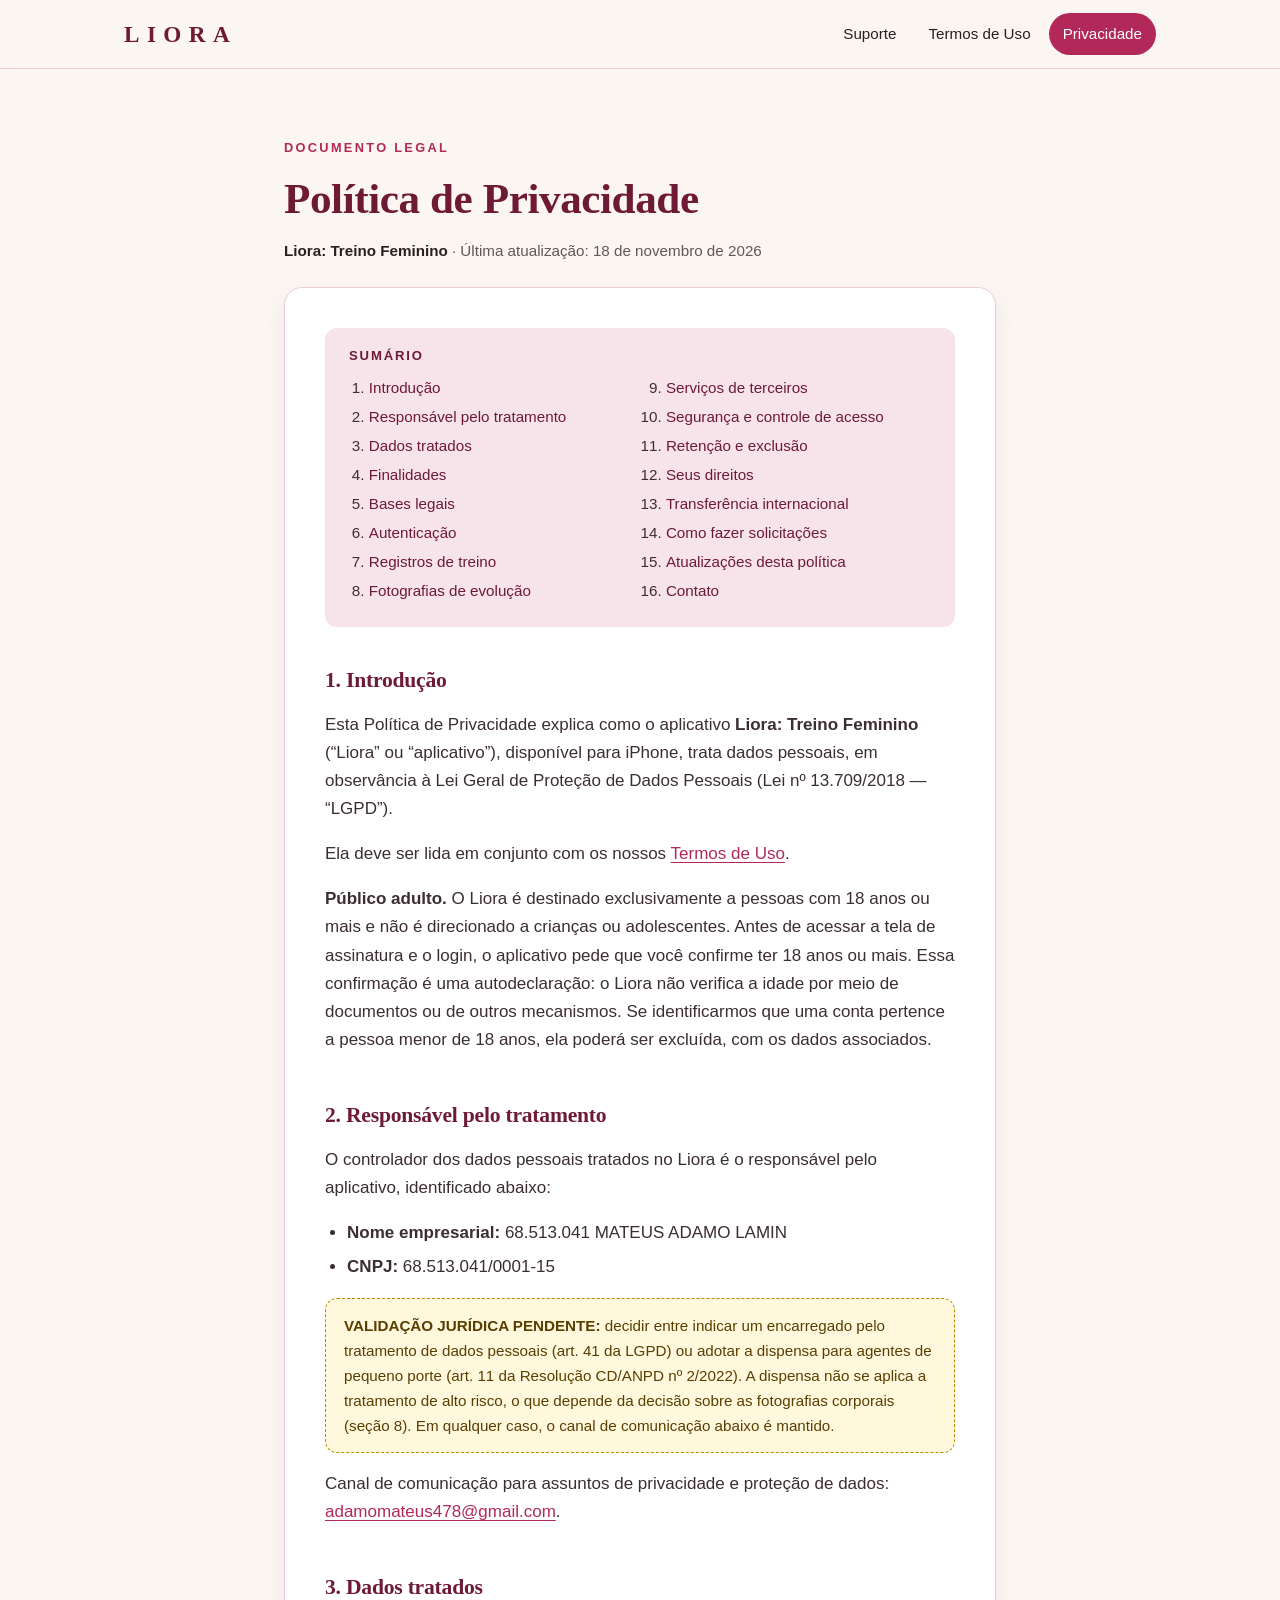
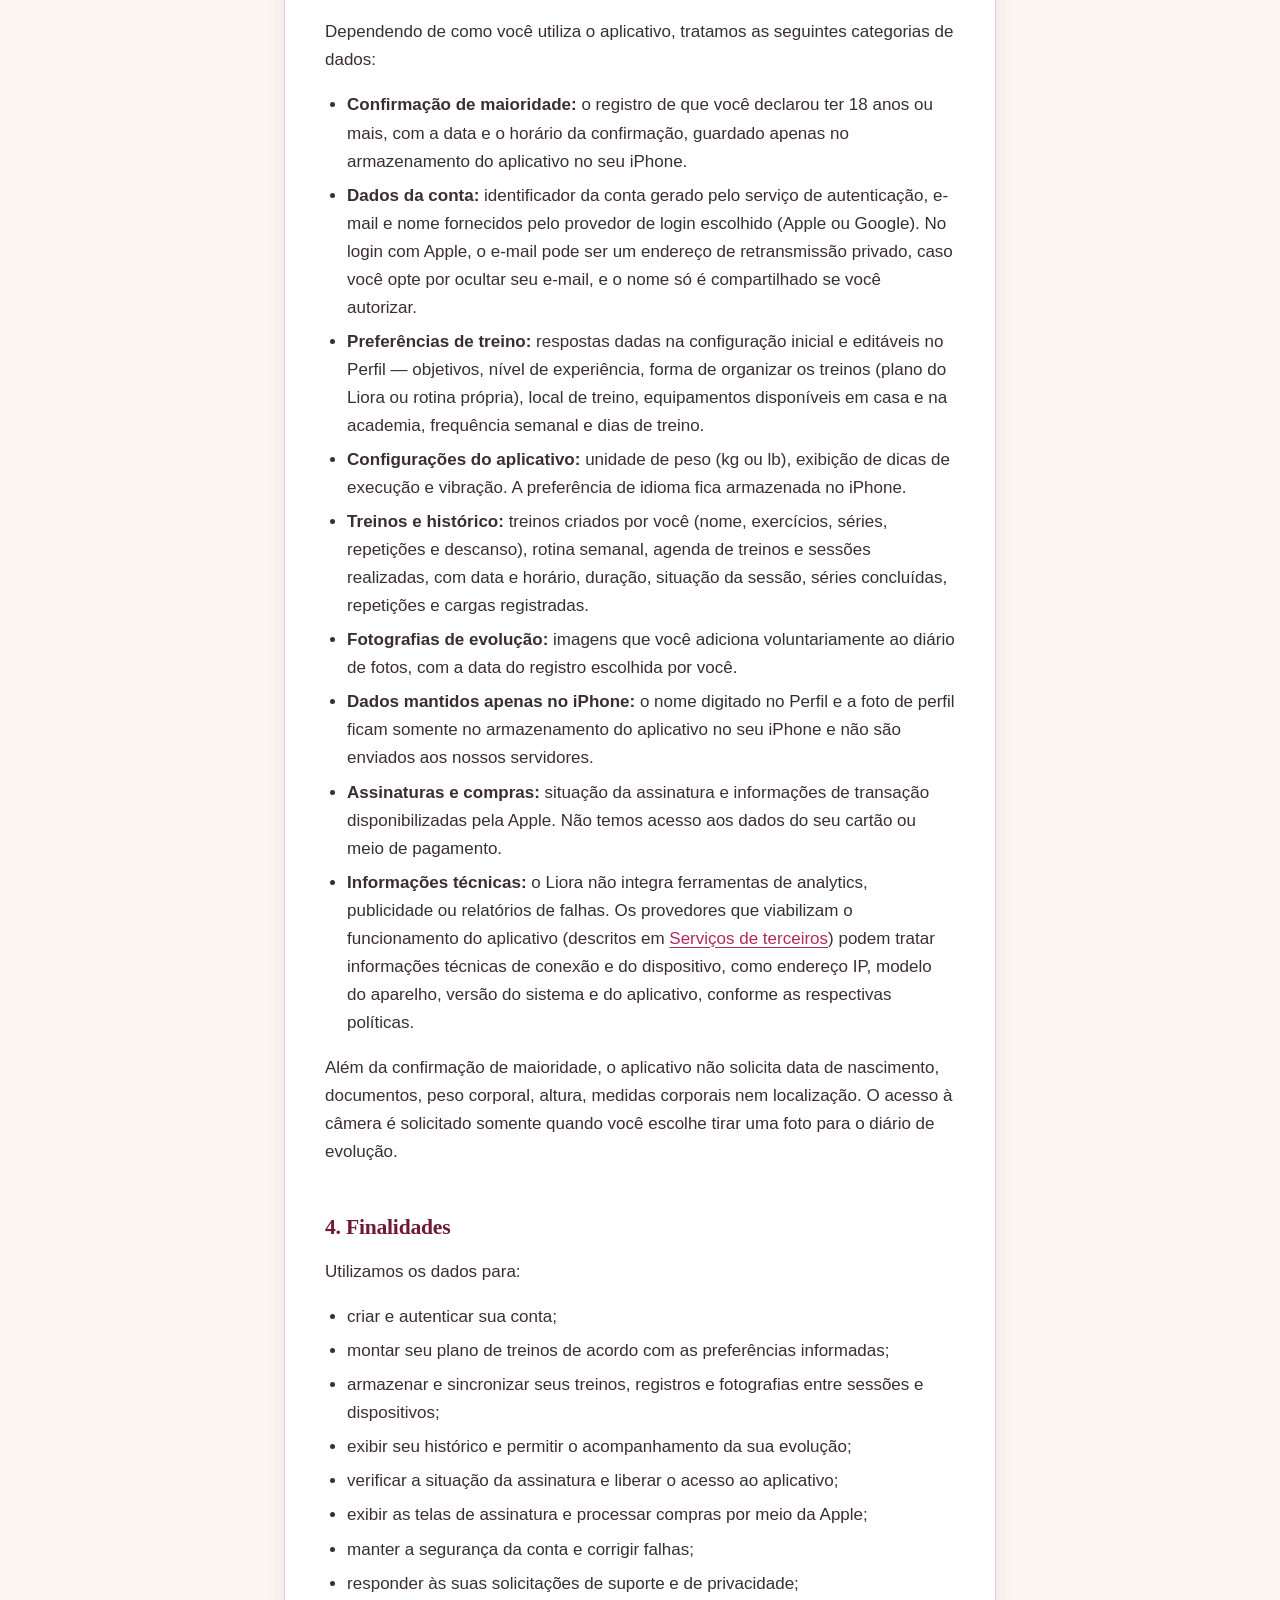
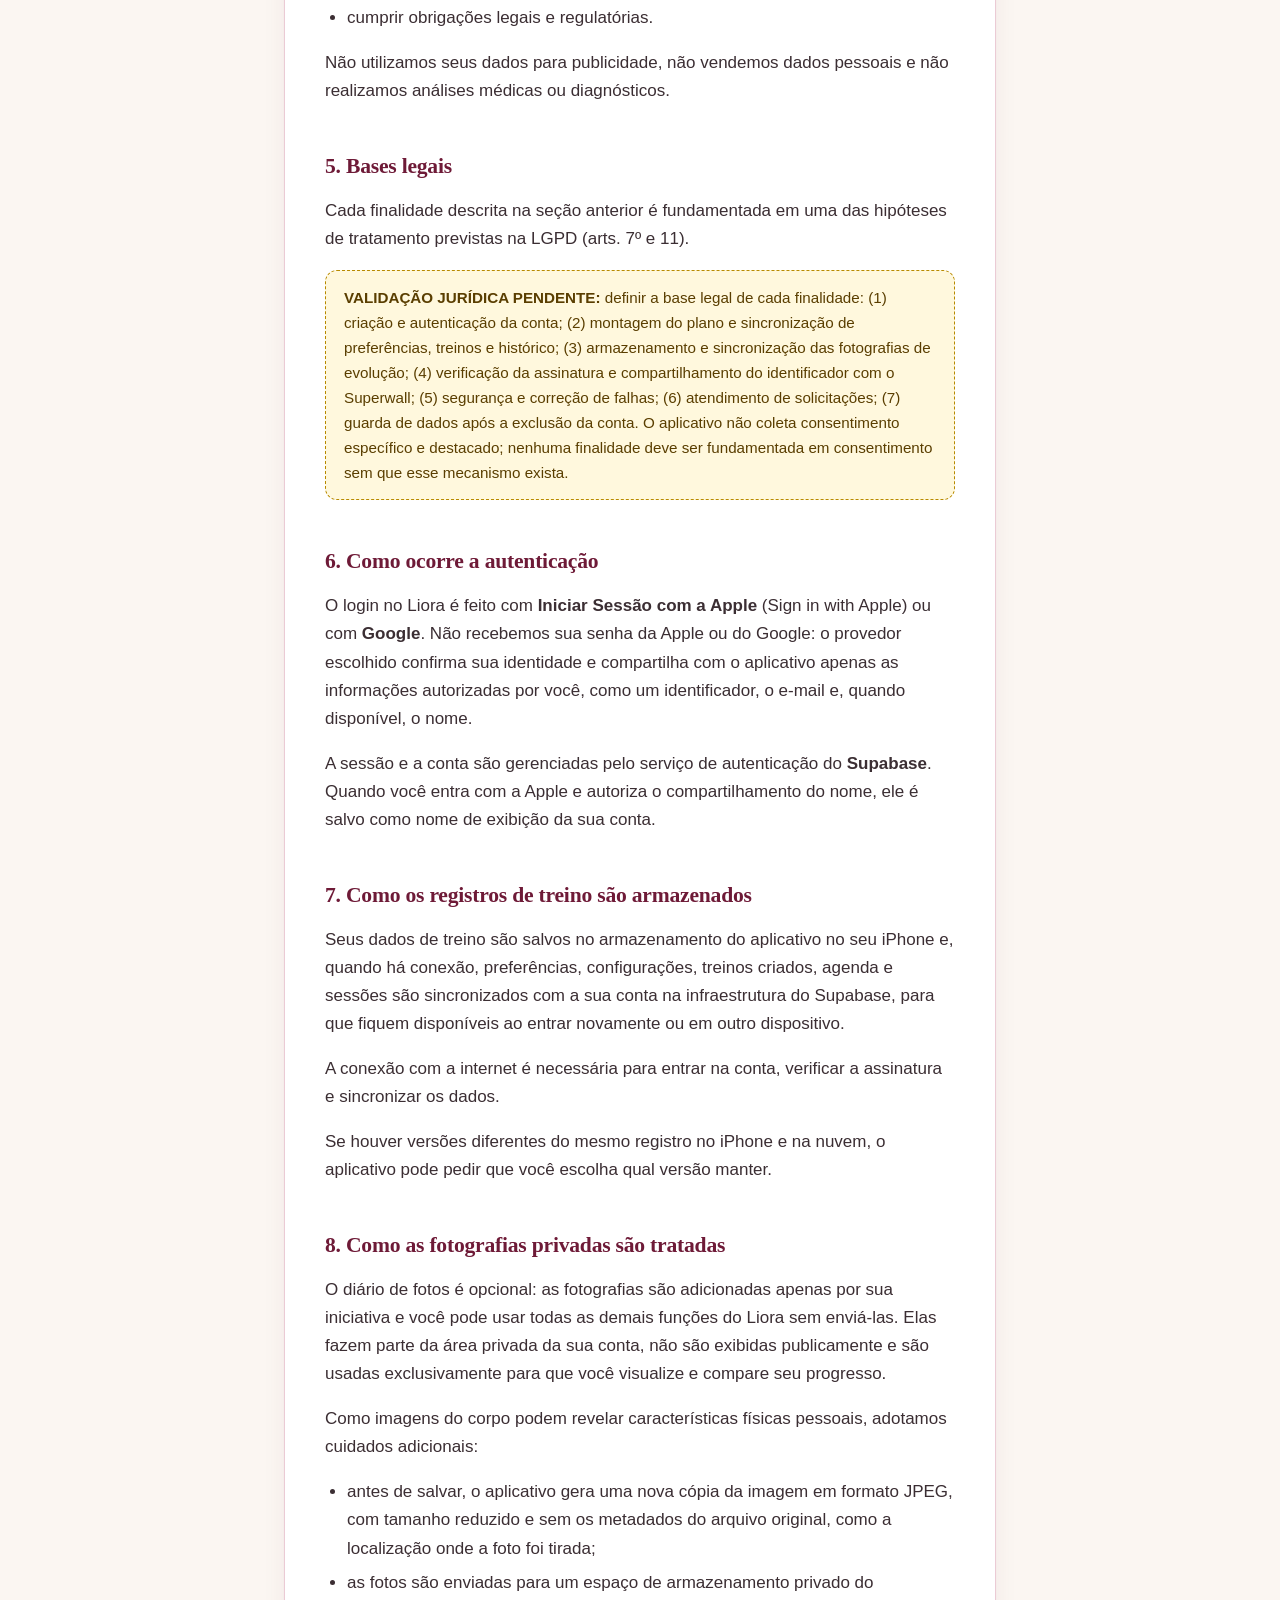
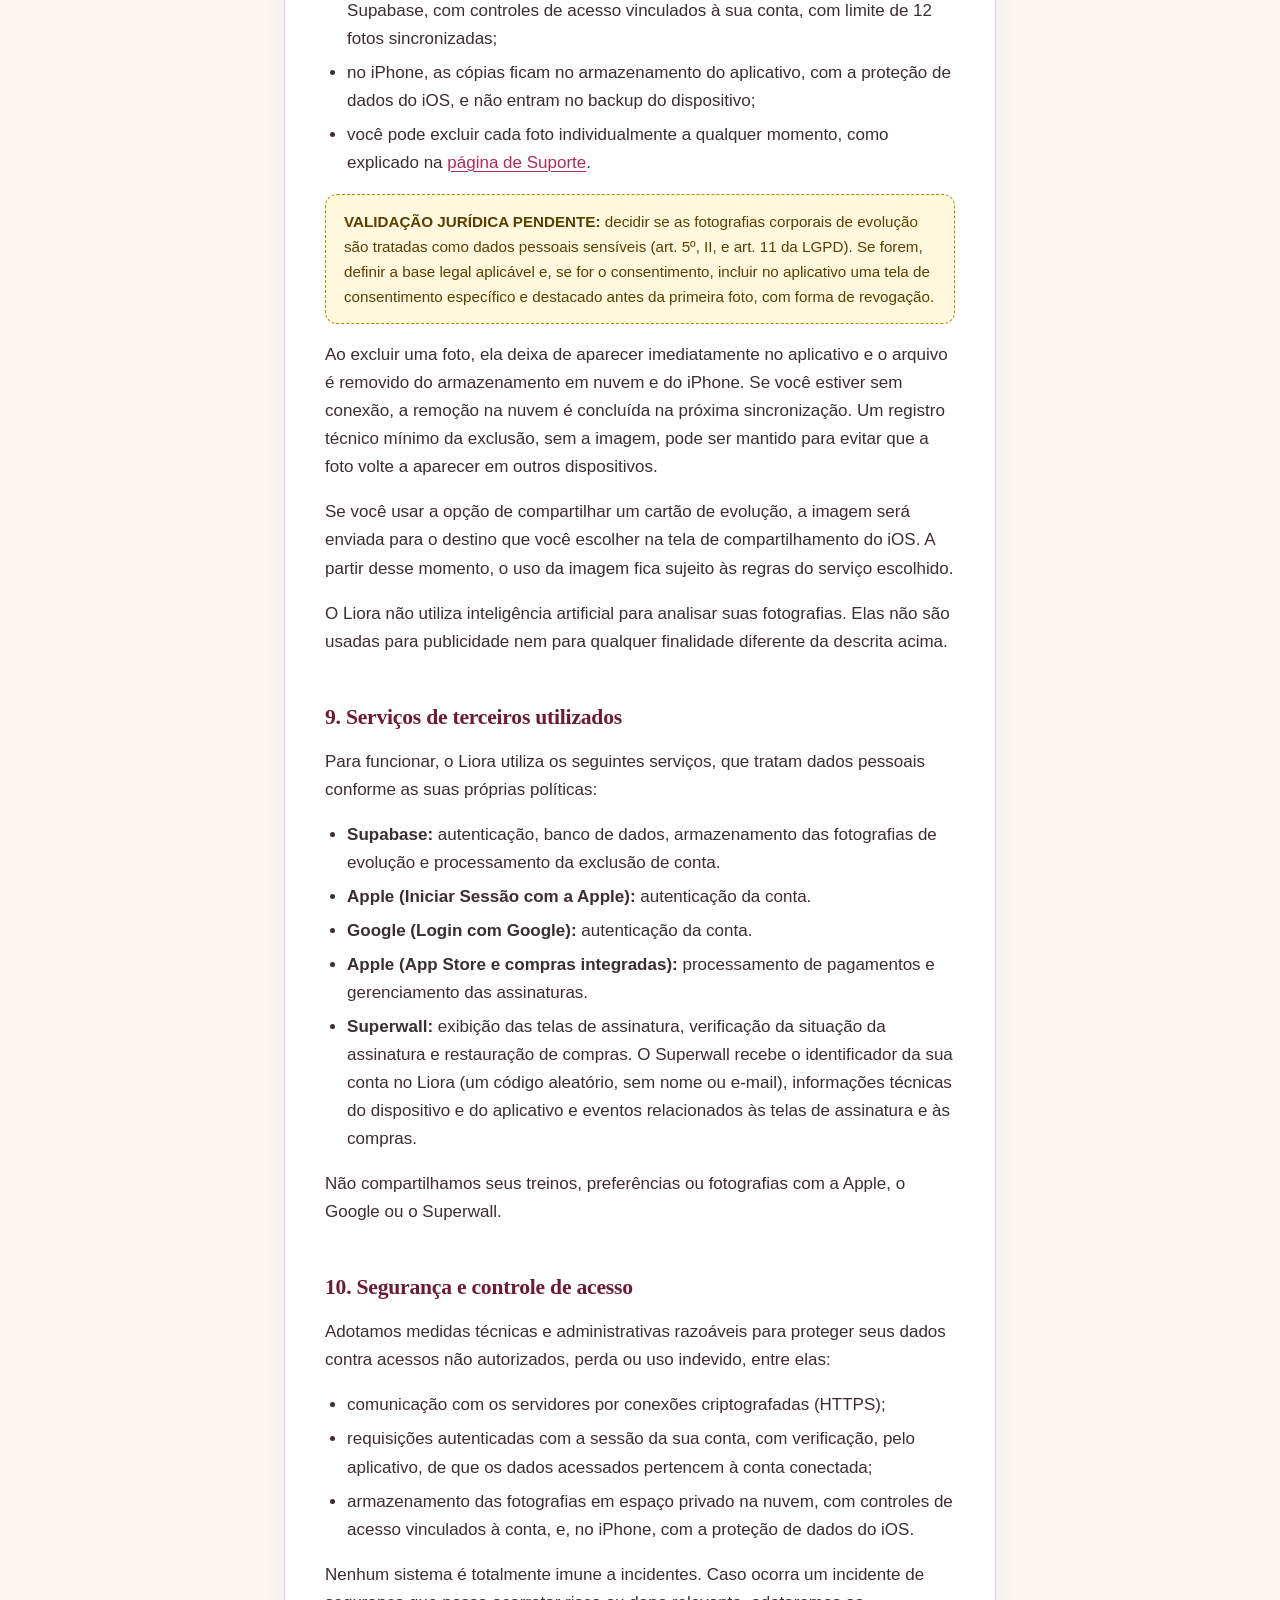
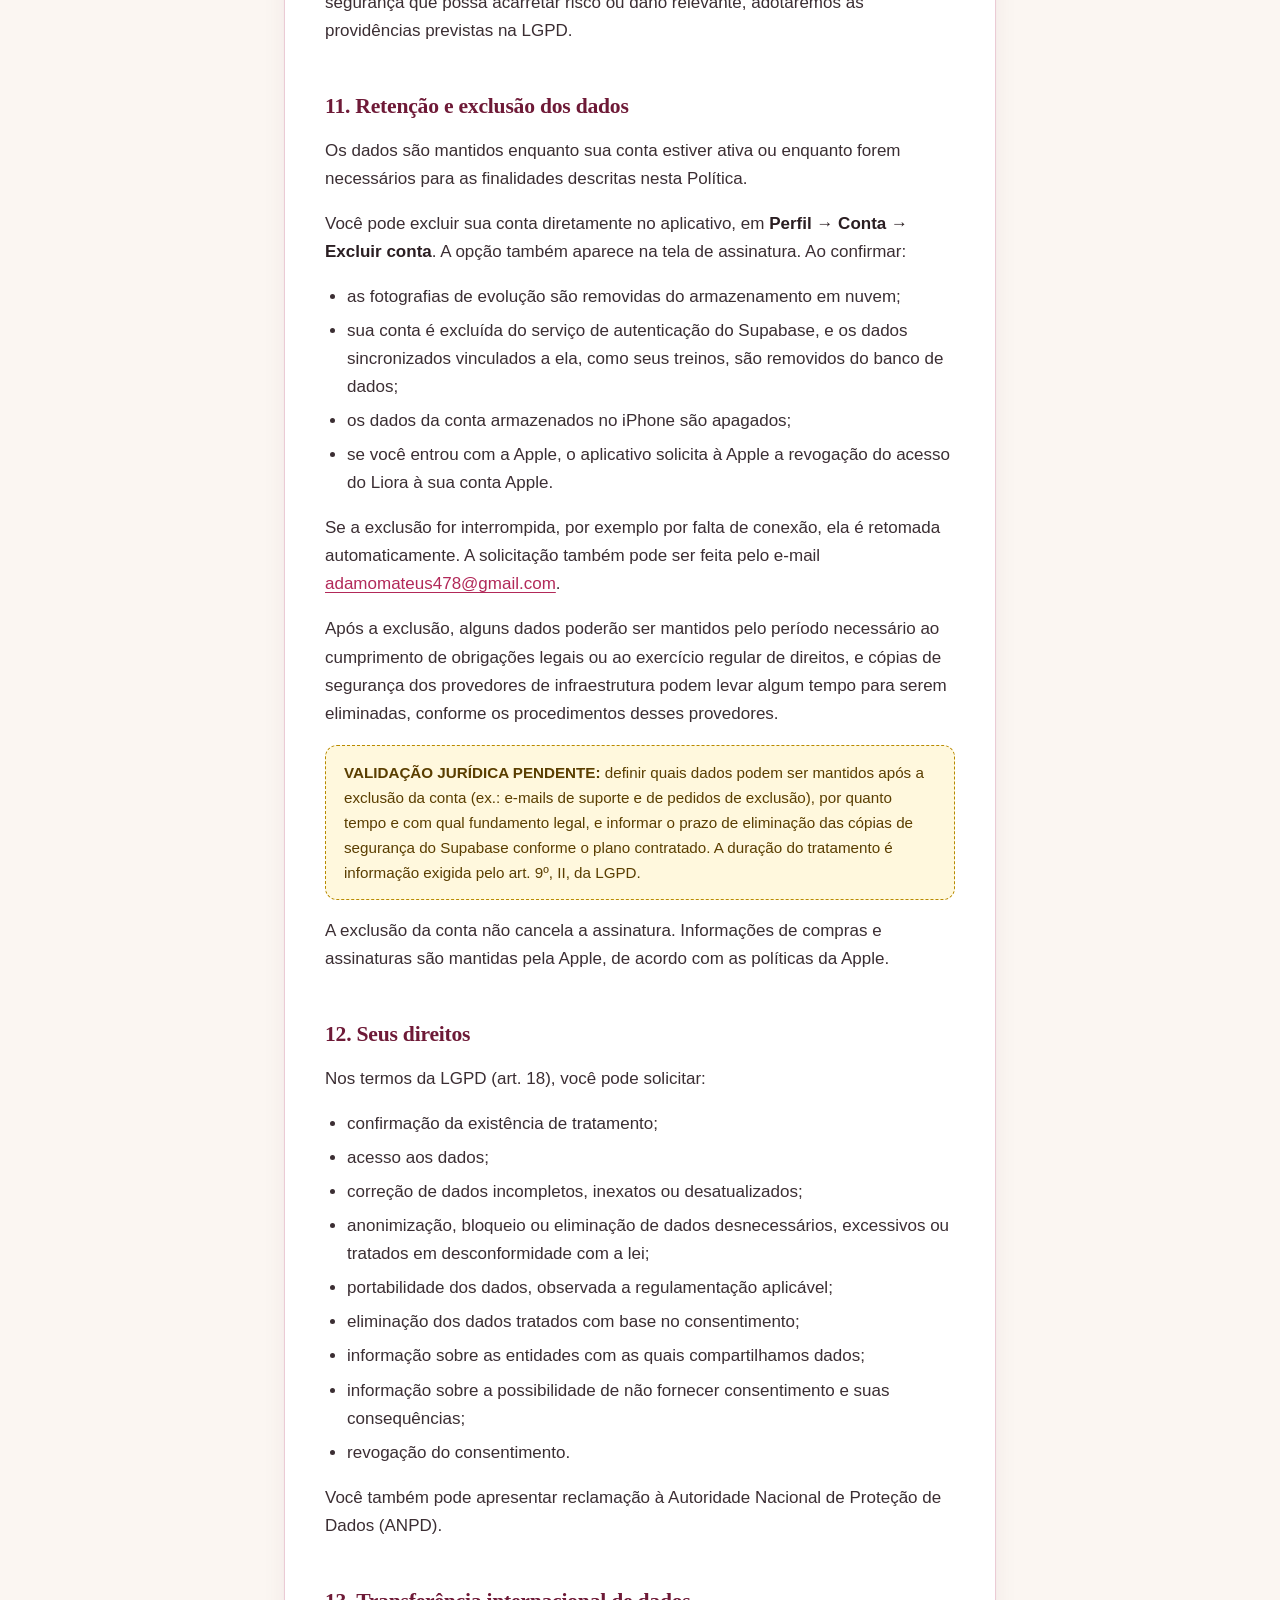
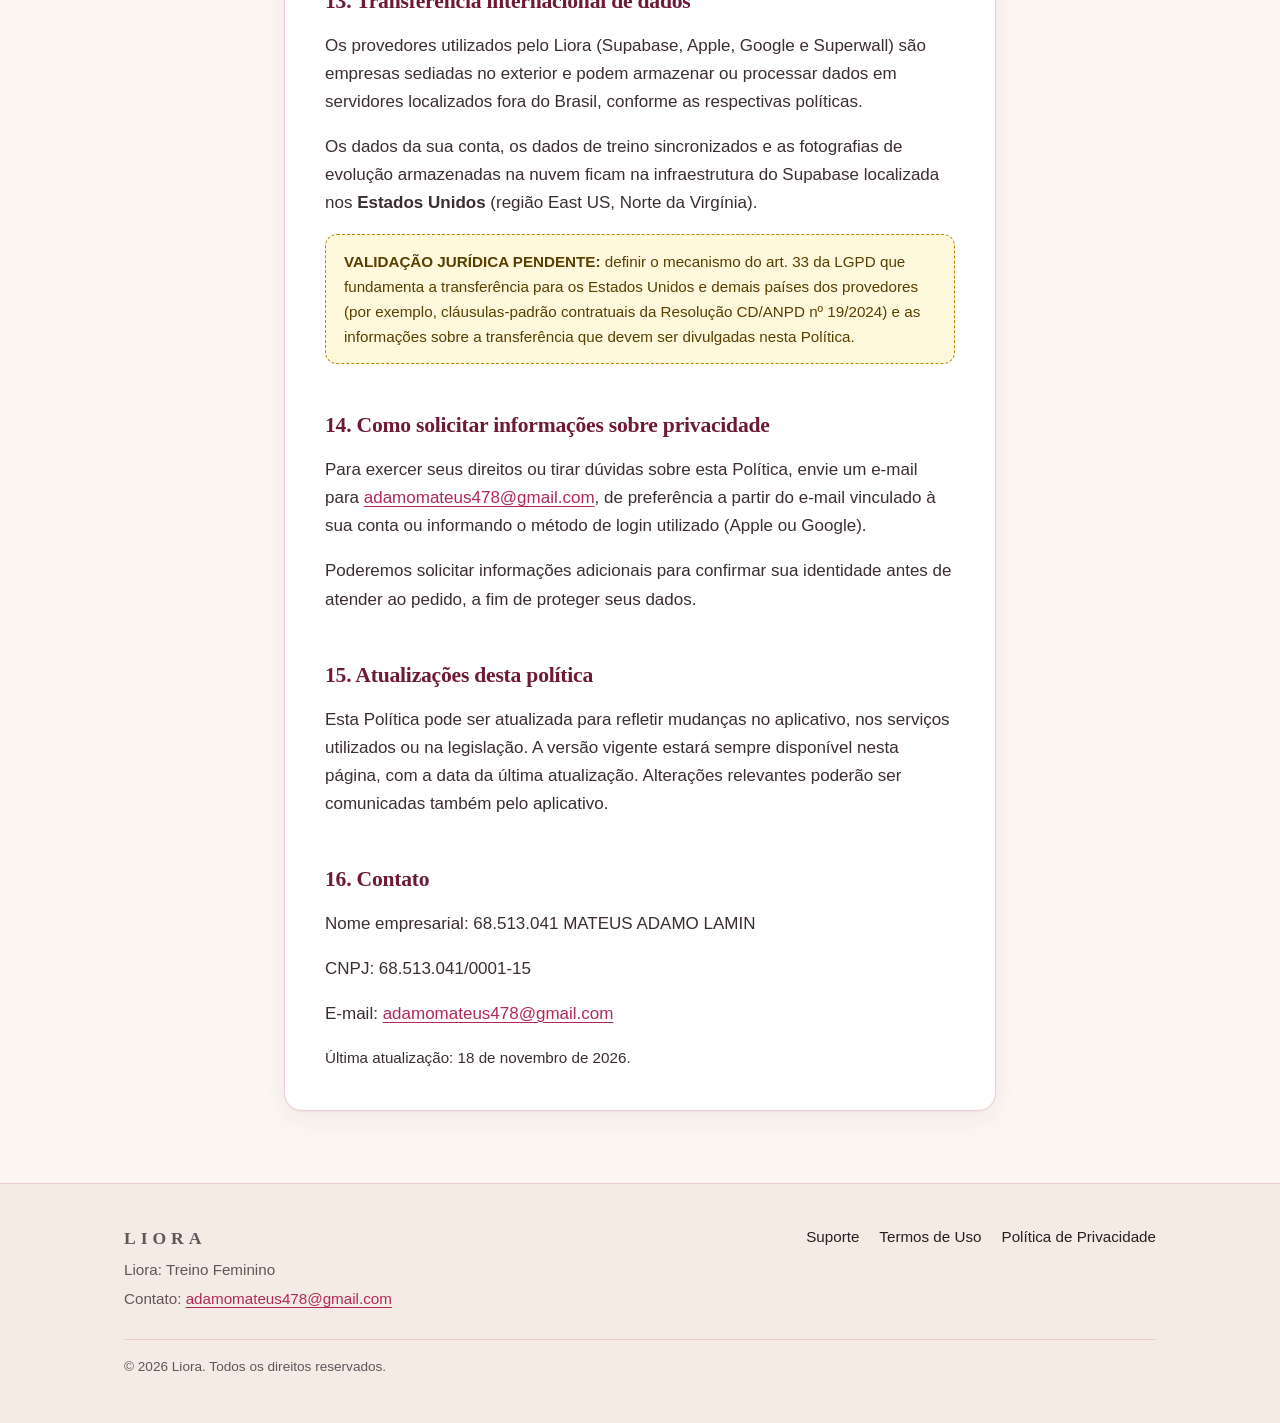
==== commit 8ee9ec49: "Finaliza Suporte, Termos de Uso e Política de Privacidade (18+)" ====
--- a/privacidade.html
+++ b/privacidade.html
@@ -41,6 +41,7 @@
             <li><a href="#controlador">Responsável pelo tratamento</a></li>
             <li><a href="#dados">Dados tratados</a></li>
             <li><a href="#finalidades">Finalidades</a></li>
+            <li><a href="#bases-legais">Bases legais</a></li>
             <li><a href="#autenticacao">Autenticação</a></li>
             <li><a href="#treinos">Registros de treino</a></li>
             <li><a href="#fotografias">Fotografias de evolução</a></li>
@@ -58,17 +59,23 @@
         <h2 id="introducao">1. Introdução</h2>
         <p>Esta Política de Privacidade explica como o aplicativo <strong>Liora: Treino Feminino</strong> (“Liora” ou “aplicativo”), disponível para iPhone, trata dados pessoais, em observância à Lei Geral de Proteção de Dados Pessoais (Lei nº 13.709/2018 — “LGPD”).</p>
         <p>Ela deve ser lida em conjunto com os nossos <a href="termos.html">Termos de Uso</a>.</p>
+        <p><strong>Público adulto.</strong> O Liora é destinado exclusivamente a pessoas com 18 anos ou mais e não é direcionado a crianças ou adolescentes. Antes de acessar a tela de assinatura e o login, o aplicativo pede que você confirme ter 18 anos ou mais. Essa confirmação é uma autodeclaração: o Liora não verifica a idade por meio de documentos ou de outros mecanismos. Se identificarmos que uma conta pertence a pessoa menor de 18 anos, ela poderá ser excluída, com os dados associados.</p>
 
         <h2 id="controlador">2. Responsável pelo tratamento</h2>
         <p>O controlador dos dados pessoais tratados no Liora é o responsável pelo aplicativo, identificado abaixo:</p>
         <ul>
+          <li><strong>Nome empresarial:</strong> 68.513.041 MATEUS ADAMO LAMIN</li>
           <li><strong>CNPJ:</strong> 68.513.041/0001-15</li>
         </ul>
+        <div class="revisar-bloco">
+          <p><strong>VALIDAÇÃO JURÍDICA PENDENTE:</strong> decidir entre indicar um encarregado pelo tratamento de dados pessoais (art. 41 da LGPD) ou adotar a dispensa para agentes de pequeno porte (art. 11 da Resolução CD/ANPD nº 2/2022). A dispensa não se aplica a tratamento de alto risco, o que depende da decisão sobre as fotografias corporais (seção 8). Em qualquer caso, o canal de comunicação abaixo é mantido.</p>
+        </div>
         <p>Canal de comunicação para assuntos de privacidade e proteção de dados: <a href="mailto:adamomateus478@gmail.com?subject=Privacidade%20Liora">adamomateus478@gmail.com</a>.</p>
 
         <h2 id="dados">3. Dados tratados</h2>
         <p>Dependendo de como você utiliza o aplicativo, tratamos as seguintes categorias de dados:</p>
         <ul>
+          <li><strong>Confirmação de maioridade:</strong> o registro de que você declarou ter 18 anos ou mais, com a data e o horário da confirmação, guardado apenas no armazenamento do aplicativo no seu iPhone.</li>
           <li><strong>Dados da conta:</strong> identificador da conta gerado pelo serviço de autenticação, e-mail e nome fornecidos pelo provedor de login escolhido (Apple ou Google). No login com Apple, o e-mail pode ser um endereço de retransmissão privado, caso você opte por ocultar seu e-mail, e o nome só é compartilhado se você autorizar.</li>
           <li><strong>Preferências de treino:</strong> respostas dadas na configuração inicial e editáveis no Perfil — objetivos, nível de experiência, forma de organizar os treinos (plano do Liora ou rotina própria), local de treino, equipamentos disponíveis em casa e na academia, frequência semanal e dias de treino.</li>
           <li><strong>Configurações do aplicativo:</strong> unidade de peso (kg ou lb), exibição de dicas de execução e vibração. A preferência de idioma fica armazenada no iPhone.</li>
@@ -78,7 +85,7 @@
           <li><strong>Assinaturas e compras:</strong> situação da assinatura e informações de transação disponibilizadas pela Apple. Não temos acesso aos dados do seu cartão ou meio de pagamento.</li>
           <li><strong>Informações técnicas:</strong> o Liora não integra ferramentas de analytics, publicidade ou relatórios de falhas. Os provedores que viabilizam o funcionamento do aplicativo (descritos em <a href="#terceiros">Serviços de terceiros</a>) podem tratar informações técnicas de conexão e do dispositivo, como endereço IP, modelo do aparelho, versão do sistema e do aplicativo, conforme as respectivas políticas.</li>
         </ul>
-        <p>O aplicativo não solicita idade, peso corporal, altura, medidas corporais nem localização. O acesso à câmera é solicitado somente quando você escolhe tirar uma foto para o diário de evolução.</p>
+        <p>Além da confirmação de maioridade, o aplicativo não solicita data de nascimento, documentos, peso corporal, altura, medidas corporais nem localização. O acesso à câmera é solicitado somente quando você escolhe tirar uma foto para o diário de evolução.</p>
 
         <h2 id="finalidades">4. Finalidades</h2>
         <p>Utilizamos os dados para:</p>
@@ -95,15 +102,22 @@
         </ul>
         <p>Não utilizamos seus dados para publicidade, não vendemos dados pessoais e não realizamos análises médicas ou diagnósticos.</p>
 
-        <h2 id="autenticacao">5. Como ocorre a autenticação</h2>
+        <h2 id="bases-legais">5. Bases legais</h2>
+        <p>Cada finalidade descrita na seção anterior é fundamentada em uma das hipóteses de tratamento previstas na LGPD (arts. 7º e 11).</p>
+        <div class="revisar-bloco">
+          <p><strong>VALIDAÇÃO JURÍDICA PENDENTE:</strong> definir a base legal de cada finalidade: (1) criação e autenticação da conta; (2) montagem do plano e sincronização de preferências, treinos e histórico; (3) armazenamento e sincronização das fotografias de evolução; (4) verificação da assinatura e compartilhamento do identificador com o Superwall; (5) segurança e correção de falhas; (6) atendimento de solicitações; (7) guarda de dados após a exclusão da conta. O aplicativo não coleta consentimento específico e destacado; nenhuma finalidade deve ser fundamentada em consentimento sem que esse mecanismo exista.</p>
+        </div>
+
+        <h2 id="autenticacao">6. Como ocorre a autenticação</h2>
         <p>O login no Liora é feito com <strong>Iniciar Sessão com a Apple</strong> (Sign in with Apple) ou com <strong>Google</strong>. Não recebemos sua senha da Apple ou do Google: o provedor escolhido confirma sua identidade e compartilha com o aplicativo apenas as informações autorizadas por você, como um identificador, o e-mail e, quando disponível, o nome.</p>
         <p>A sessão e a conta são gerenciadas pelo serviço de autenticação do <strong>Supabase</strong>. Quando você entra com a Apple e autoriza o compartilhamento do nome, ele é salvo como nome de exibição da sua conta.</p>
 
-        <h2 id="treinos">6. Como os registros de treino são armazenados</h2>
-        <p>Seus dados de treino são salvos primeiro no armazenamento do aplicativo no seu iPhone, o que permite usar o Liora mesmo sem conexão. Quando há conexão, preferências, configurações, treinos criados, agenda e sessões são sincronizados com a sua conta na infraestrutura do Supabase, para que fiquem disponíveis ao entrar novamente ou em outro dispositivo.</p>
+        <h2 id="treinos">7. Como os registros de treino são armazenados</h2>
+        <p>Seus dados de treino são salvos no armazenamento do aplicativo no seu iPhone e, quando há conexão, preferências, configurações, treinos criados, agenda e sessões são sincronizados com a sua conta na infraestrutura do Supabase, para que fiquem disponíveis ao entrar novamente ou em outro dispositivo.</p>
+        <p>A conexão com a internet é necessária para entrar na conta, verificar a assinatura e sincronizar os dados.</p>
         <p>Se houver versões diferentes do mesmo registro no iPhone e na nuvem, o aplicativo pode pedir que você escolha qual versão manter.</p>
 
-        <h2 id="fotografias">7. Como as fotografias privadas são tratadas</h2>
+        <h2 id="fotografias">8. Como as fotografias privadas são tratadas</h2>
         <p>O diário de fotos é opcional: as fotografias são adicionadas apenas por sua iniciativa e você pode usar todas as demais funções do Liora sem enviá-las. Elas fazem parte da área privada da sua conta, não são exibidas publicamente e são usadas exclusivamente para que você visualize e compare seu progresso.</p>
         <p>Como imagens do corpo podem revelar características físicas pessoais, adotamos cuidados adicionais:</p>
         <ul>
@@ -112,11 +126,14 @@
           <li>no iPhone, as cópias ficam no armazenamento do aplicativo, com a proteção de dados do iOS, e não entram no backup do dispositivo;</li>
           <li>você pode excluir cada foto individualmente a qualquer momento, como explicado na <a href="index.html">página de Suporte</a>.</li>
         </ul>
+        <div class="revisar-bloco">
+          <p><strong>VALIDAÇÃO JURÍDICA PENDENTE:</strong> decidir se as fotografias corporais de evolução são tratadas como dados pessoais sensíveis (art. 5º, II, e art. 11 da LGPD). Se forem, definir a base legal aplicável e, se for o consentimento, incluir no aplicativo uma tela de consentimento específico e destacado antes da primeira foto, com forma de revogação.</p>
+        </div>
         <p>Ao excluir uma foto, ela deixa de aparecer imediatamente no aplicativo e o arquivo é removido do armazenamento em nuvem e do iPhone. Se você estiver sem conexão, a remoção na nuvem é concluída na próxima sincronização. Um registro técnico mínimo da exclusão, sem a imagem, pode ser mantido para evitar que a foto volte a aparecer em outros dispositivos.</p>
         <p>Se você usar a opção de compartilhar um cartão de evolução, a imagem será enviada para o destino que você escolher na tela de compartilhamento do iOS. A partir desse momento, o uso da imagem fica sujeito às regras do serviço escolhido.</p>
         <p>O Liora não utiliza inteligência artificial para analisar suas fotografias. Elas não são usadas para publicidade nem para qualquer finalidade diferente da descrita acima.</p>
 
-        <h2 id="terceiros">8. Serviços de terceiros utilizados</h2>
+        <h2 id="terceiros">9. Serviços de terceiros utilizados</h2>
         <p>Para funcionar, o Liora utiliza os seguintes serviços, que tratam dados pessoais conforme as suas próprias políticas:</p>
         <ul>
           <li><strong>Supabase:</strong> autenticação, banco de dados, armazenamento das fotografias de evolução e processamento da exclusão de conta.</li>
@@ -127,7 +144,7 @@
         </ul>
         <p>Não compartilhamos seus treinos, preferências ou fotografias com a Apple, o Google ou o Superwall.</p>
 
-        <h2 id="seguranca">9. Segurança e controle de acesso</h2>
+        <h2 id="seguranca">10. Segurança e controle de acesso</h2>
         <p>Adotamos medidas técnicas e administrativas razoáveis para proteger seus dados contra acessos não autorizados, perda ou uso indevido, entre elas:</p>
         <ul>
           <li>comunicação com os servidores por conexões criptografadas (HTTPS);</li>
@@ -136,20 +153,23 @@
         </ul>
         <p>Nenhum sistema é totalmente imune a incidentes. Caso ocorra um incidente de segurança que possa acarretar risco ou dano relevante, adotaremos as providências previstas na LGPD.</p>
 
-        <h2 id="retencao">10. Retenção e exclusão dos dados</h2>
+        <h2 id="retencao">11. Retenção e exclusão dos dados</h2>
         <p>Os dados são mantidos enquanto sua conta estiver ativa ou enquanto forem necessários para as finalidades descritas nesta Política.</p>
         <p>Você pode excluir sua conta diretamente no aplicativo, em <span class="path">Perfil → Conta → Excluir conta</span>. A opção também aparece na tela de assinatura. Ao confirmar:</p>
         <ul>
           <li>as fotografias de evolução são removidas do armazenamento em nuvem;</li>
-          <li>sua conta é excluída do serviço de autenticação do Supabase;</li>
+          <li>sua conta é excluída do serviço de autenticação do Supabase, e os dados sincronizados vinculados a ela, como seus treinos, são removidos do banco de dados;</li>
           <li>os dados da conta armazenados no iPhone são apagados;</li>
           <li>se você entrou com a Apple, o aplicativo solicita à Apple a revogação do acesso do Liora à sua conta Apple.</li>
         </ul>
         <p>Se a exclusão for interrompida, por exemplo por falta de conexão, ela é retomada automaticamente. A solicitação também pode ser feita pelo e-mail <a href="mailto:adamomateus478@gmail.com?subject=Exclus%C3%A3o%20de%20conta%20Liora">adamomateus478@gmail.com</a>.</p>
         <p>Após a exclusão, alguns dados poderão ser mantidos pelo período necessário ao cumprimento de obrigações legais ou ao exercício regular de direitos, e cópias de segurança dos provedores de infraestrutura podem levar algum tempo para serem eliminadas, conforme os procedimentos desses provedores.</p>
+        <div class="revisar-bloco">
+          <p><strong>VALIDAÇÃO JURÍDICA PENDENTE:</strong> definir quais dados podem ser mantidos após a exclusão da conta (ex.: e-mails de suporte e de pedidos de exclusão), por quanto tempo e com qual fundamento legal, e informar o prazo de eliminação das cópias de segurança do Supabase conforme o plano contratado. A duração do tratamento é informação exigida pelo art. 9º, II, da LGPD.</p>
+        </div>
         <p>A exclusão da conta não cancela a assinatura. Informações de compras e assinaturas são mantidas pela Apple, de acordo com as políticas da Apple.</p>
 
-        <h2 id="direitos">11. Seus direitos</h2>
+        <h2 id="direitos">12. Seus direitos</h2>
         <p>Nos termos da LGPD (art. 18), você pode solicitar:</p>
         <ul>
           <li>confirmação da existência de tratamento;</li>
@@ -164,17 +184,23 @@
         </ul>
         <p>Você também pode apresentar reclamação à Autoridade Nacional de Proteção de Dados (ANPD).</p>
 
-        <h2 id="transferencia">12. Transferência internacional de dados</h2>
+        <h2 id="transferencia">13. Transferência internacional de dados</h2>
         <p>Os provedores utilizados pelo Liora (Supabase, Apple, Google e Superwall) são empresas sediadas no exterior e podem armazenar ou processar dados em servidores localizados fora do Brasil, conforme as respectivas políticas.</p>
-
-        <h2 id="solicitacoes">13. Como solicitar informações sobre privacidade</h2>
+        <p>Os dados da sua conta, os dados de treino sincronizados e as fotografias de evolução armazenadas na nuvem ficam na infraestrutura do Supabase localizada nos <strong>Estados Unidos</strong> (região East US, Norte da Virgínia).</p>
+
+        <div class="revisar-bloco">
+          <p><strong>VALIDAÇÃO JURÍDICA PENDENTE:</strong> definir o mecanismo do art. 33 da LGPD que fundamenta a transferência para os Estados Unidos e demais países dos provedores (por exemplo, cláusulas-padrão contratuais da Resolução CD/ANPD nº 19/2024) e as informações sobre a transferência que devem ser divulgadas nesta Política.</p>
+        </div>
+
+        <h2 id="solicitacoes">14. Como solicitar informações sobre privacidade</h2>
         <p>Para exercer seus direitos ou tirar dúvidas sobre esta Política, envie um e-mail para <a href="mailto:adamomateus478@gmail.com?subject=Privacidade%20Liora">adamomateus478@gmail.com</a>, de preferência a partir do e-mail vinculado à sua conta ou informando o método de login utilizado (Apple ou Google).</p>
         <p>Poderemos solicitar informações adicionais para confirmar sua identidade antes de atender ao pedido, a fim de proteger seus dados.</p>
 
-        <h2 id="atualizacoes">14. Atualizações desta política</h2>
+        <h2 id="atualizacoes">15. Atualizações desta política</h2>
         <p>Esta Política pode ser atualizada para refletir mudanças no aplicativo, nos serviços utilizados ou na legislação. A versão vigente estará sempre disponível nesta página, com a data da última atualização. Alterações relevantes poderão ser comunicadas também pelo aplicativo.</p>
 
-        <h2 id="contato">15. Contato</h2>
+        <h2 id="contato">16. Contato</h2>
+        <p>Nome empresarial: 68.513.041 MATEUS ADAMO LAMIN</p>
         <p>CNPJ: 68.513.041/0001-15</p>
         <p>E-mail: <a href="mailto:adamomateus478@gmail.com">adamomateus478@gmail.com</a></p>
         <p class="doc-meta">Última atualização: <time datetime="2026-11-18">18 de novembro de 2026</time>.</p>
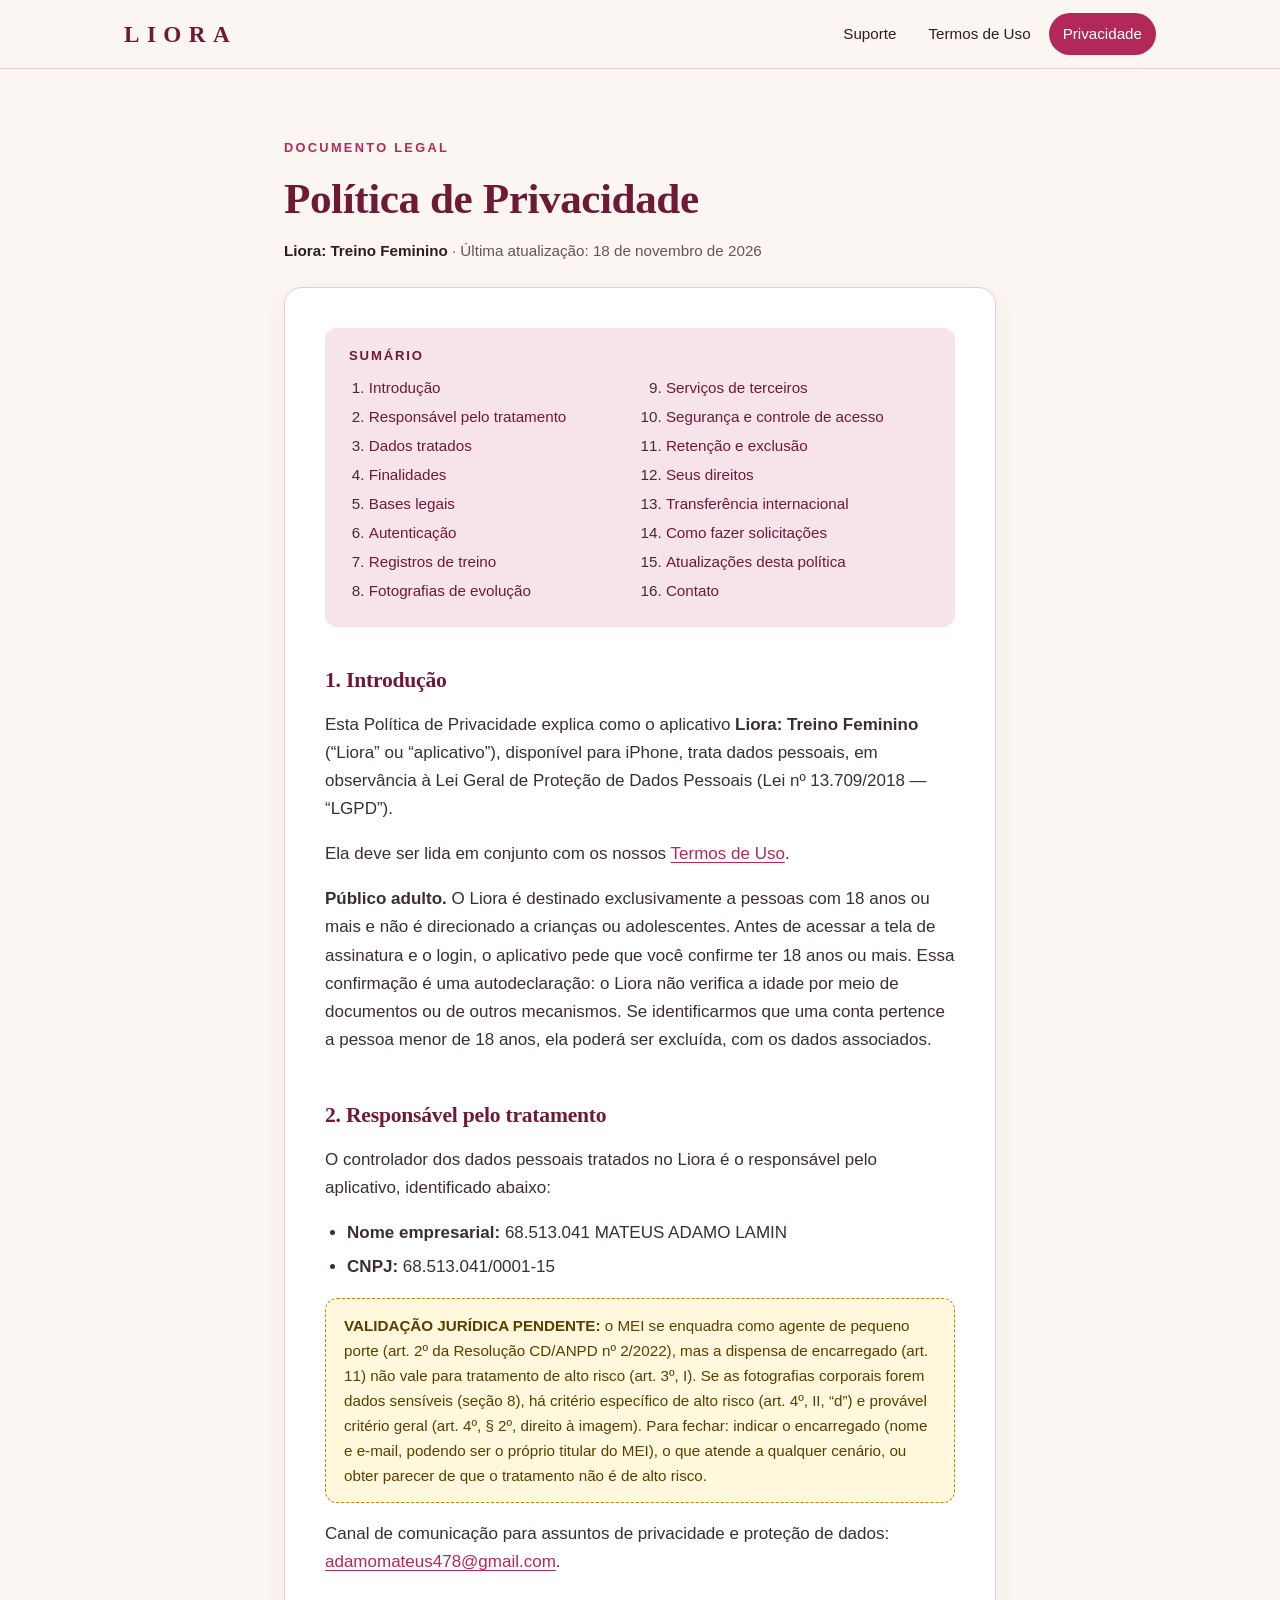
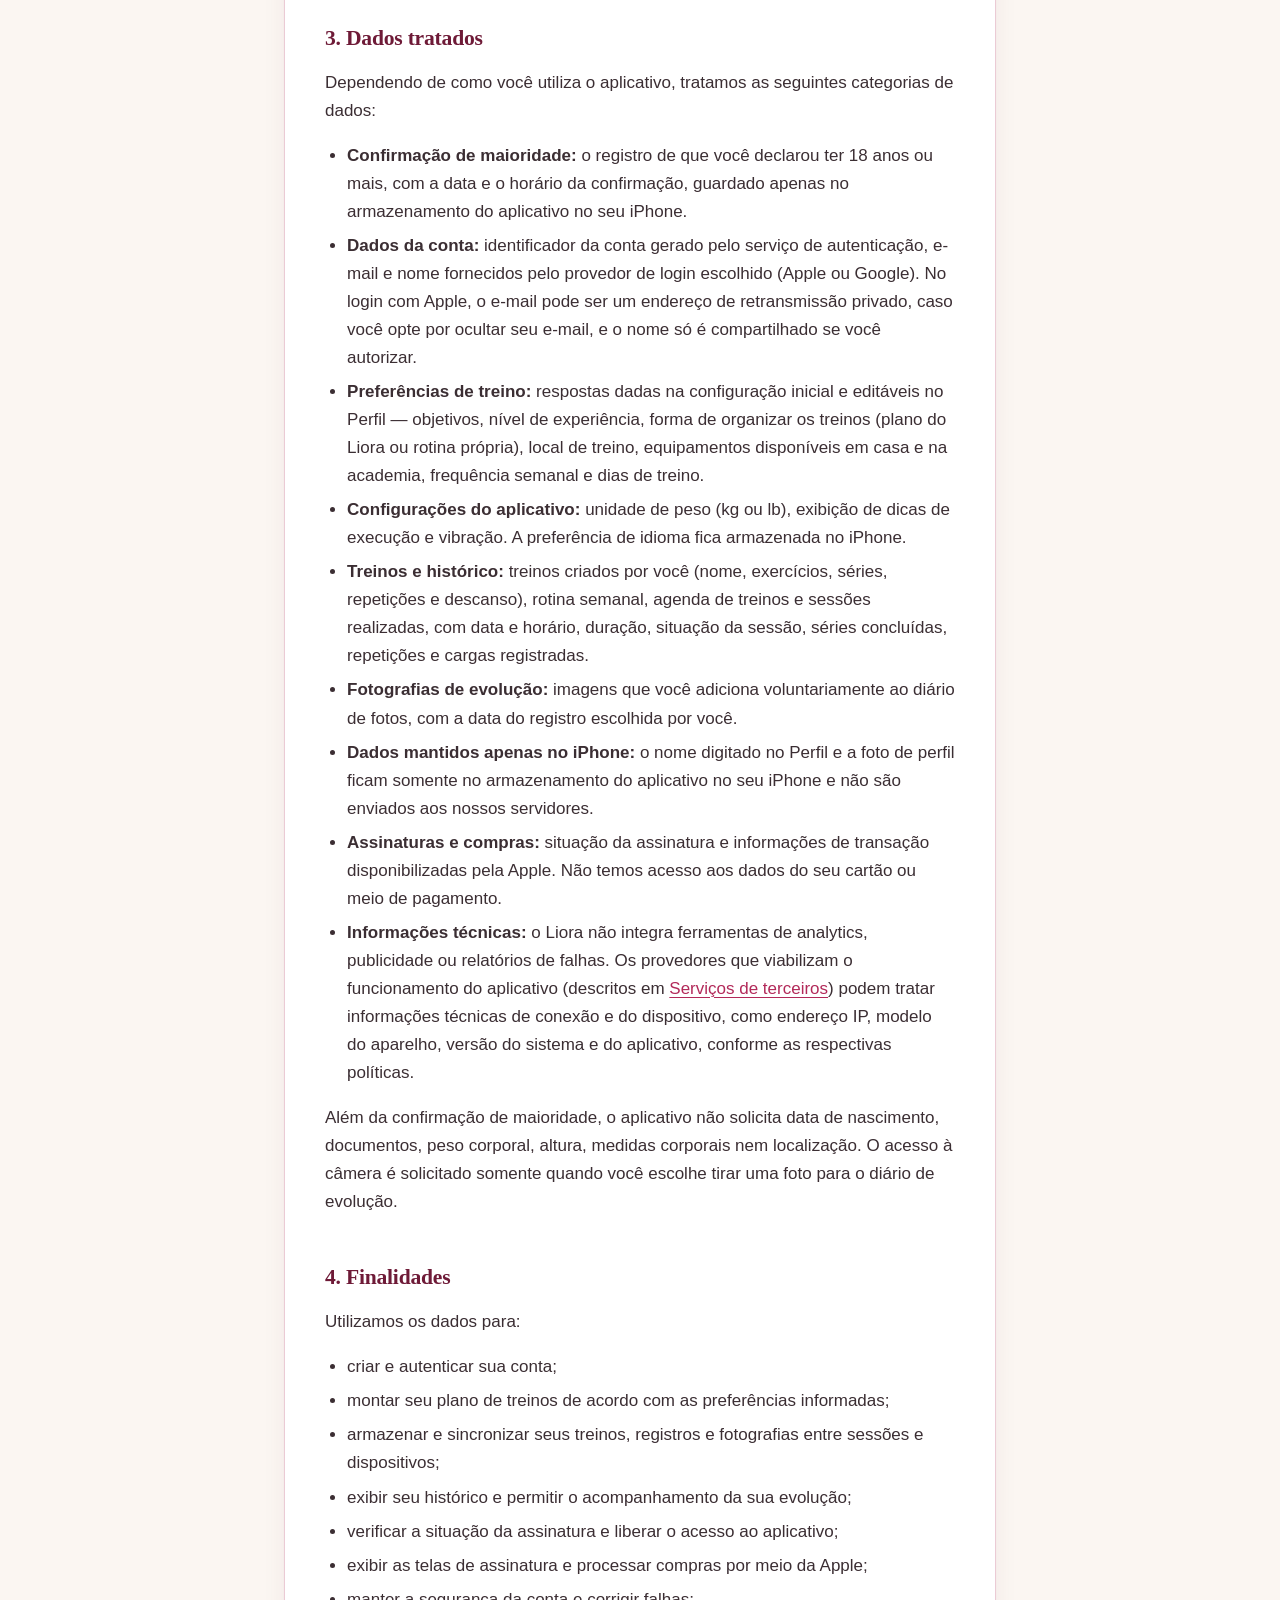
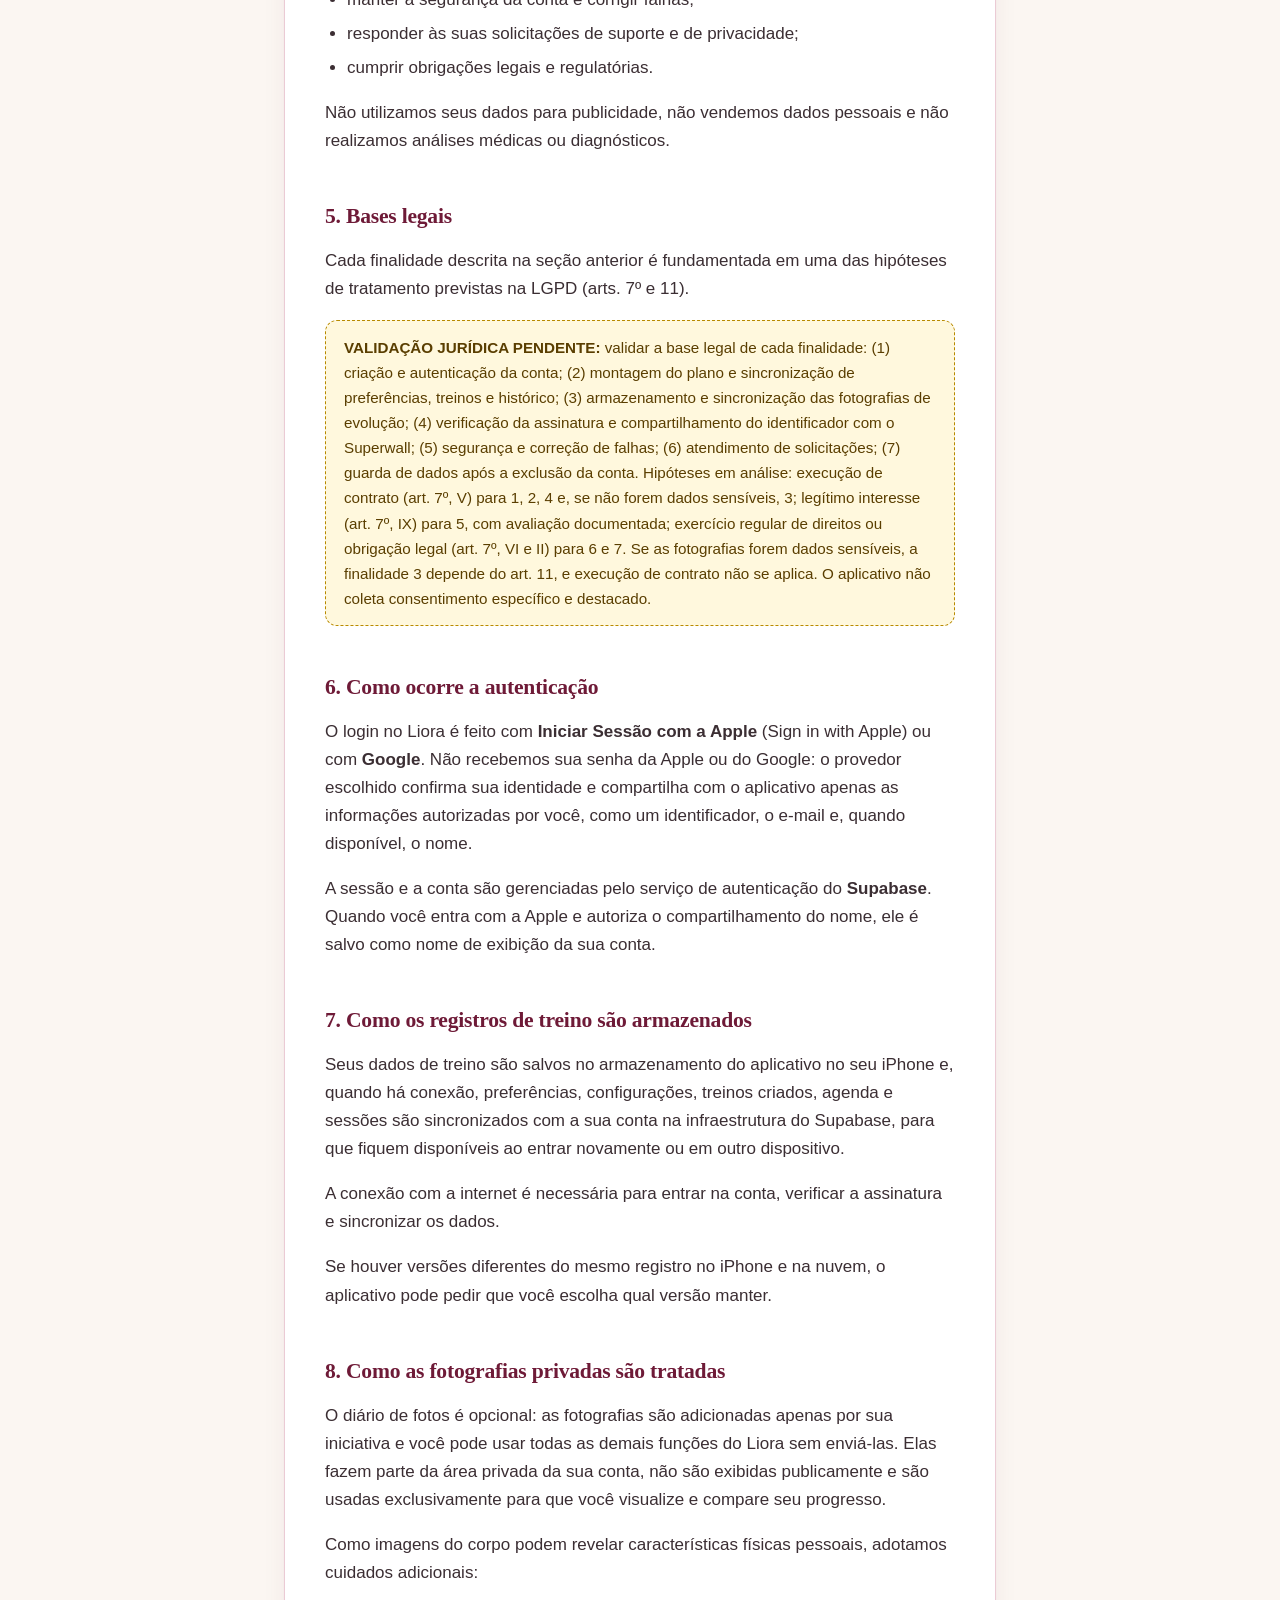
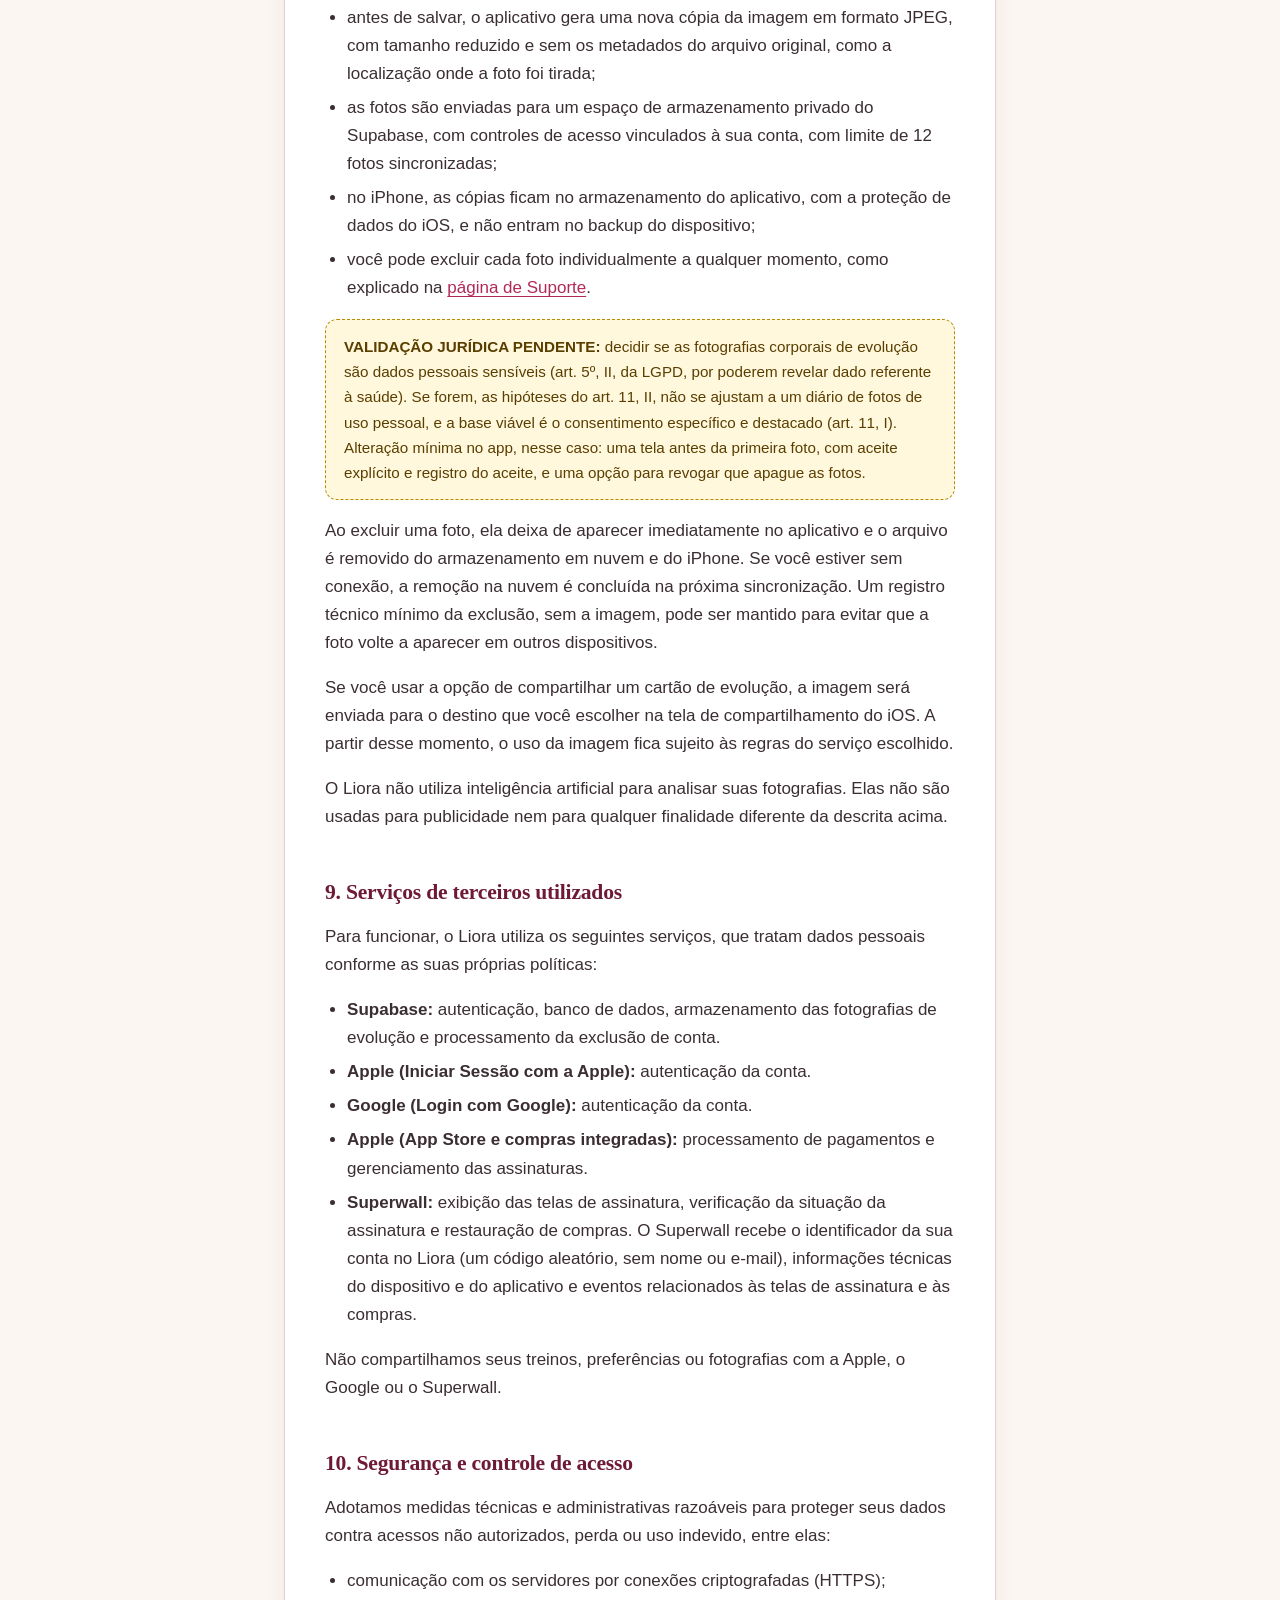
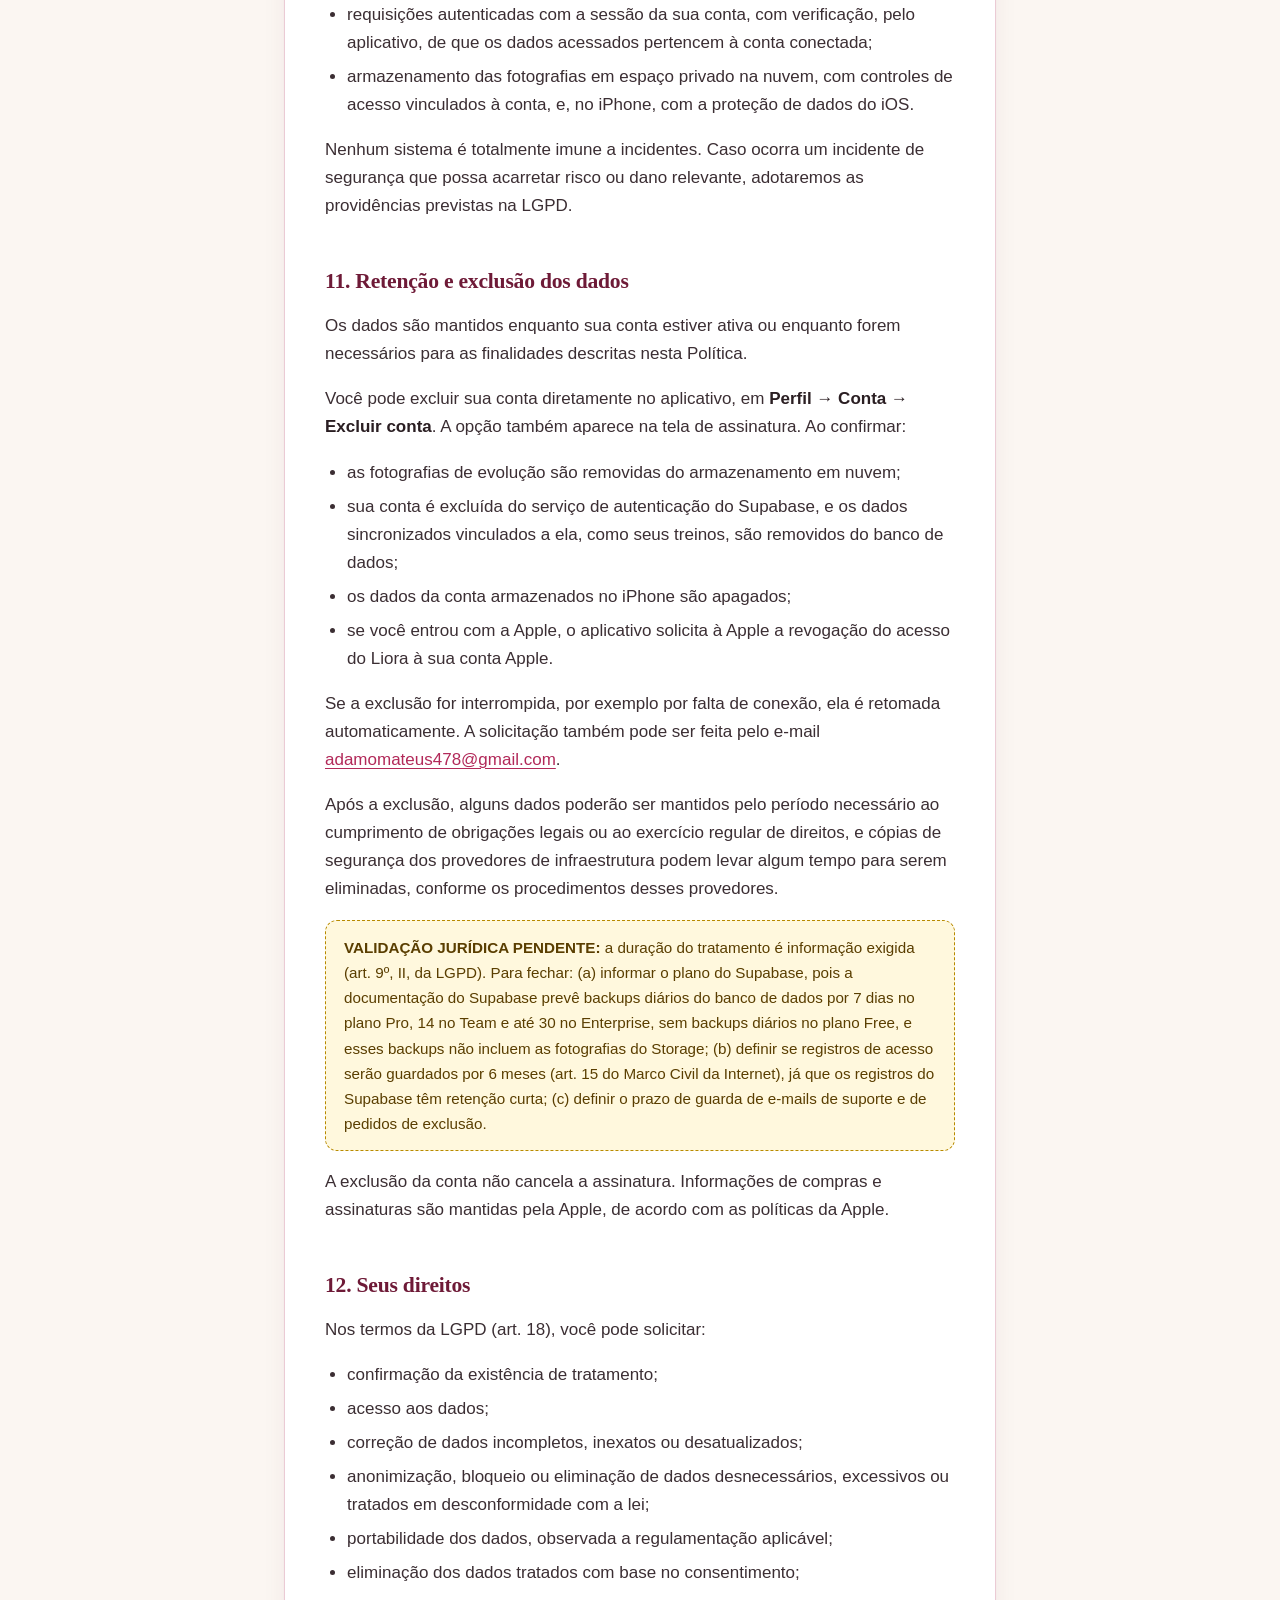
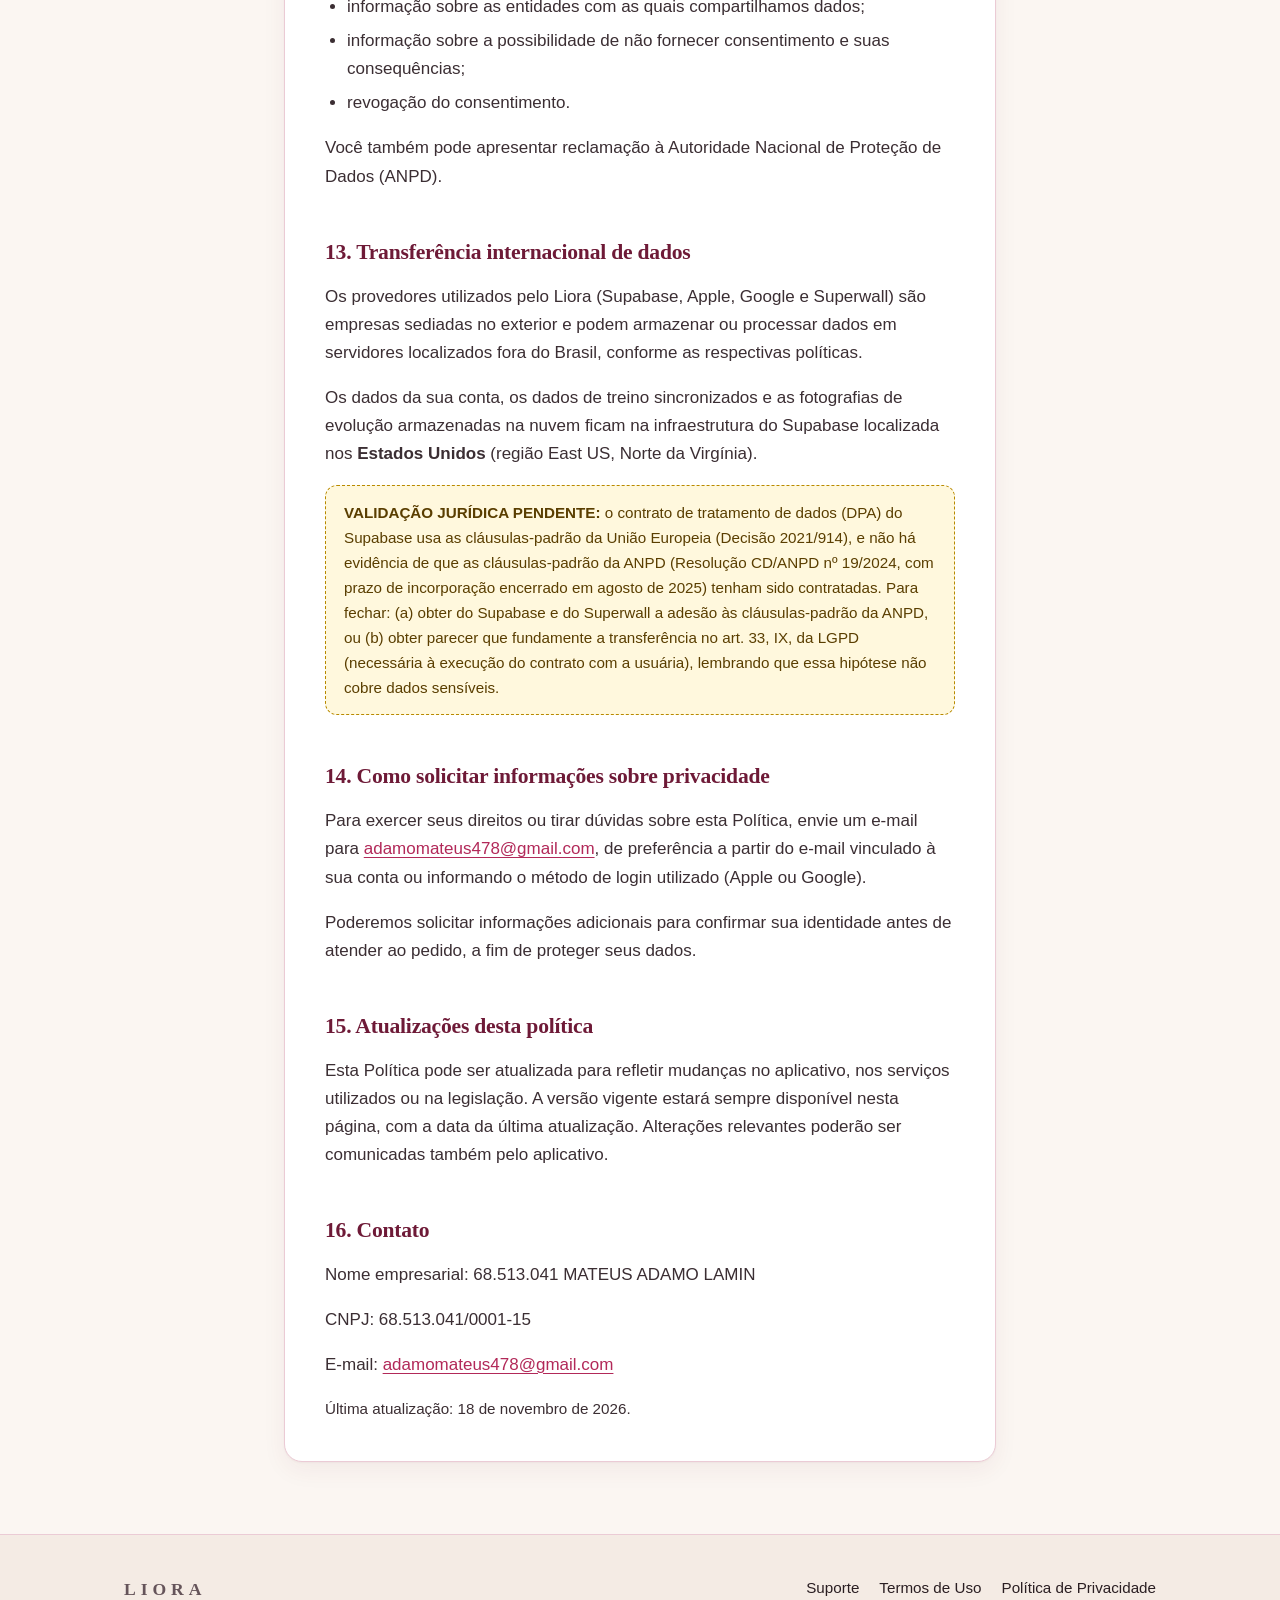
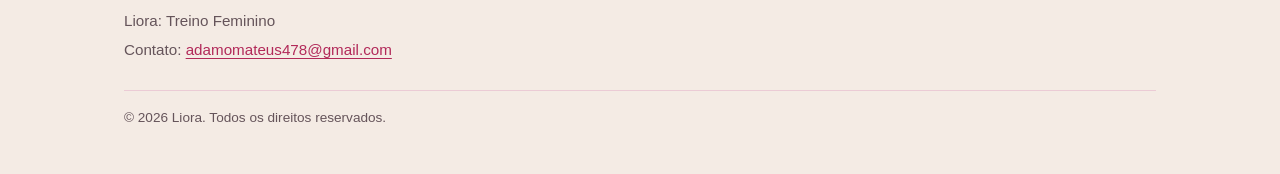
==== commit 68544ce2: "Finaliza Suporte, Termos de Uso e Política de Privacidade (18+)" ====
--- a/privacidade.html
+++ b/privacidade.html
@@ -68,7 +68,7 @@
           <li><strong>CNPJ:</strong> 68.513.041/0001-15</li>
         </ul>
         <div class="revisar-bloco">
-          <p><strong>VALIDAÇÃO JURÍDICA PENDENTE:</strong> decidir entre indicar um encarregado pelo tratamento de dados pessoais (art. 41 da LGPD) ou adotar a dispensa para agentes de pequeno porte (art. 11 da Resolução CD/ANPD nº 2/2022). A dispensa não se aplica a tratamento de alto risco, o que depende da decisão sobre as fotografias corporais (seção 8). Em qualquer caso, o canal de comunicação abaixo é mantido.</p>
+          <p><strong>VALIDAÇÃO JURÍDICA PENDENTE:</strong> o MEI se enquadra como agente de pequeno porte (art. 2º da Resolução CD/ANPD nº 2/2022), mas a dispensa de encarregado (art. 11) não vale para tratamento de alto risco (art. 3º, I). Se as fotografias corporais forem dados sensíveis (seção 8), há critério específico de alto risco (art. 4º, II, “d”) e provável critério geral (art. 4º, § 2º, direito à imagem). Para fechar: indicar o encarregado (nome e e-mail, podendo ser o próprio titular do MEI), o que atende a qualquer cenário, ou obter parecer de que o tratamento não é de alto risco.</p>
         </div>
         <p>Canal de comunicação para assuntos de privacidade e proteção de dados: <a href="mailto:adamomateus478@gmail.com?subject=Privacidade%20Liora">adamomateus478@gmail.com</a>.</p>
 
@@ -105,7 +105,7 @@
         <h2 id="bases-legais">5. Bases legais</h2>
         <p>Cada finalidade descrita na seção anterior é fundamentada em uma das hipóteses de tratamento previstas na LGPD (arts. 7º e 11).</p>
         <div class="revisar-bloco">
-          <p><strong>VALIDAÇÃO JURÍDICA PENDENTE:</strong> definir a base legal de cada finalidade: (1) criação e autenticação da conta; (2) montagem do plano e sincronização de preferências, treinos e histórico; (3) armazenamento e sincronização das fotografias de evolução; (4) verificação da assinatura e compartilhamento do identificador com o Superwall; (5) segurança e correção de falhas; (6) atendimento de solicitações; (7) guarda de dados após a exclusão da conta. O aplicativo não coleta consentimento específico e destacado; nenhuma finalidade deve ser fundamentada em consentimento sem que esse mecanismo exista.</p>
+          <p><strong>VALIDAÇÃO JURÍDICA PENDENTE:</strong> validar a base legal de cada finalidade: (1) criação e autenticação da conta; (2) montagem do plano e sincronização de preferências, treinos e histórico; (3) armazenamento e sincronização das fotografias de evolução; (4) verificação da assinatura e compartilhamento do identificador com o Superwall; (5) segurança e correção de falhas; (6) atendimento de solicitações; (7) guarda de dados após a exclusão da conta. Hipóteses em análise: execução de contrato (art. 7º, V) para 1, 2, 4 e, se não forem dados sensíveis, 3; legítimo interesse (art. 7º, IX) para 5, com avaliação documentada; exercício regular de direitos ou obrigação legal (art. 7º, VI e II) para 6 e 7. Se as fotografias forem dados sensíveis, a finalidade 3 depende do art. 11, e execução de contrato não se aplica. O aplicativo não coleta consentimento específico e destacado.</p>
         </div>
 
         <h2 id="autenticacao">6. Como ocorre a autenticação</h2>
@@ -127,7 +127,7 @@
           <li>você pode excluir cada foto individualmente a qualquer momento, como explicado na <a href="index.html">página de Suporte</a>.</li>
         </ul>
         <div class="revisar-bloco">
-          <p><strong>VALIDAÇÃO JURÍDICA PENDENTE:</strong> decidir se as fotografias corporais de evolução são tratadas como dados pessoais sensíveis (art. 5º, II, e art. 11 da LGPD). Se forem, definir a base legal aplicável e, se for o consentimento, incluir no aplicativo uma tela de consentimento específico e destacado antes da primeira foto, com forma de revogação.</p>
+          <p><strong>VALIDAÇÃO JURÍDICA PENDENTE:</strong> decidir se as fotografias corporais de evolução são dados pessoais sensíveis (art. 5º, II, da LGPD, por poderem revelar dado referente à saúde). Se forem, as hipóteses do art. 11, II, não se ajustam a um diário de fotos de uso pessoal, e a base viável é o consentimento específico e destacado (art. 11, I). Alteração mínima no app, nesse caso: uma tela antes da primeira foto, com aceite explícito e registro do aceite, e uma opção para revogar que apague as fotos.</p>
         </div>
         <p>Ao excluir uma foto, ela deixa de aparecer imediatamente no aplicativo e o arquivo é removido do armazenamento em nuvem e do iPhone. Se você estiver sem conexão, a remoção na nuvem é concluída na próxima sincronização. Um registro técnico mínimo da exclusão, sem a imagem, pode ser mantido para evitar que a foto volte a aparecer em outros dispositivos.</p>
         <p>Se você usar a opção de compartilhar um cartão de evolução, a imagem será enviada para o destino que você escolher na tela de compartilhamento do iOS. A partir desse momento, o uso da imagem fica sujeito às regras do serviço escolhido.</p>
@@ -165,7 +165,7 @@
         <p>Se a exclusão for interrompida, por exemplo por falta de conexão, ela é retomada automaticamente. A solicitação também pode ser feita pelo e-mail <a href="mailto:adamomateus478@gmail.com?subject=Exclus%C3%A3o%20de%20conta%20Liora">adamomateus478@gmail.com</a>.</p>
         <p>Após a exclusão, alguns dados poderão ser mantidos pelo período necessário ao cumprimento de obrigações legais ou ao exercício regular de direitos, e cópias de segurança dos provedores de infraestrutura podem levar algum tempo para serem eliminadas, conforme os procedimentos desses provedores.</p>
         <div class="revisar-bloco">
-          <p><strong>VALIDAÇÃO JURÍDICA PENDENTE:</strong> definir quais dados podem ser mantidos após a exclusão da conta (ex.: e-mails de suporte e de pedidos de exclusão), por quanto tempo e com qual fundamento legal, e informar o prazo de eliminação das cópias de segurança do Supabase conforme o plano contratado. A duração do tratamento é informação exigida pelo art. 9º, II, da LGPD.</p>
+          <p><strong>VALIDAÇÃO JURÍDICA PENDENTE:</strong> a duração do tratamento é informação exigida (art. 9º, II, da LGPD). Para fechar: (a) informar o plano do Supabase, pois a documentação do Supabase prevê backups diários do banco de dados por 7 dias no plano Pro, 14 no Team e até 30 no Enterprise, sem backups diários no plano Free, e esses backups não incluem as fotografias do Storage; (b) definir se registros de acesso serão guardados por 6 meses (art. 15 do Marco Civil da Internet), já que os registros do Supabase têm retenção curta; (c) definir o prazo de guarda de e-mails de suporte e de pedidos de exclusão.</p>
         </div>
         <p>A exclusão da conta não cancela a assinatura. Informações de compras e assinaturas são mantidas pela Apple, de acordo com as políticas da Apple.</p>
 
@@ -189,7 +189,7 @@
         <p>Os dados da sua conta, os dados de treino sincronizados e as fotografias de evolução armazenadas na nuvem ficam na infraestrutura do Supabase localizada nos <strong>Estados Unidos</strong> (região East US, Norte da Virgínia).</p>
 
         <div class="revisar-bloco">
-          <p><strong>VALIDAÇÃO JURÍDICA PENDENTE:</strong> definir o mecanismo do art. 33 da LGPD que fundamenta a transferência para os Estados Unidos e demais países dos provedores (por exemplo, cláusulas-padrão contratuais da Resolução CD/ANPD nº 19/2024) e as informações sobre a transferência que devem ser divulgadas nesta Política.</p>
+          <p><strong>VALIDAÇÃO JURÍDICA PENDENTE:</strong> o contrato de tratamento de dados (DPA) do Supabase usa as cláusulas-padrão da União Europeia (Decisão 2021/914), e não há evidência de que as cláusulas-padrão da ANPD (Resolução CD/ANPD nº 19/2024, com prazo de incorporação encerrado em agosto de 2025) tenham sido contratadas. Para fechar: (a) obter do Supabase e do Superwall a adesão às cláusulas-padrão da ANPD, ou (b) obter parecer que fundamente a transferência no art. 33, IX, da LGPD (necessária à execução do contrato com a usuária), lembrando que essa hipótese não cobre dados sensíveis.</p>
         </div>
 
         <h2 id="solicitacoes">14. Como solicitar informações sobre privacidade</h2>
